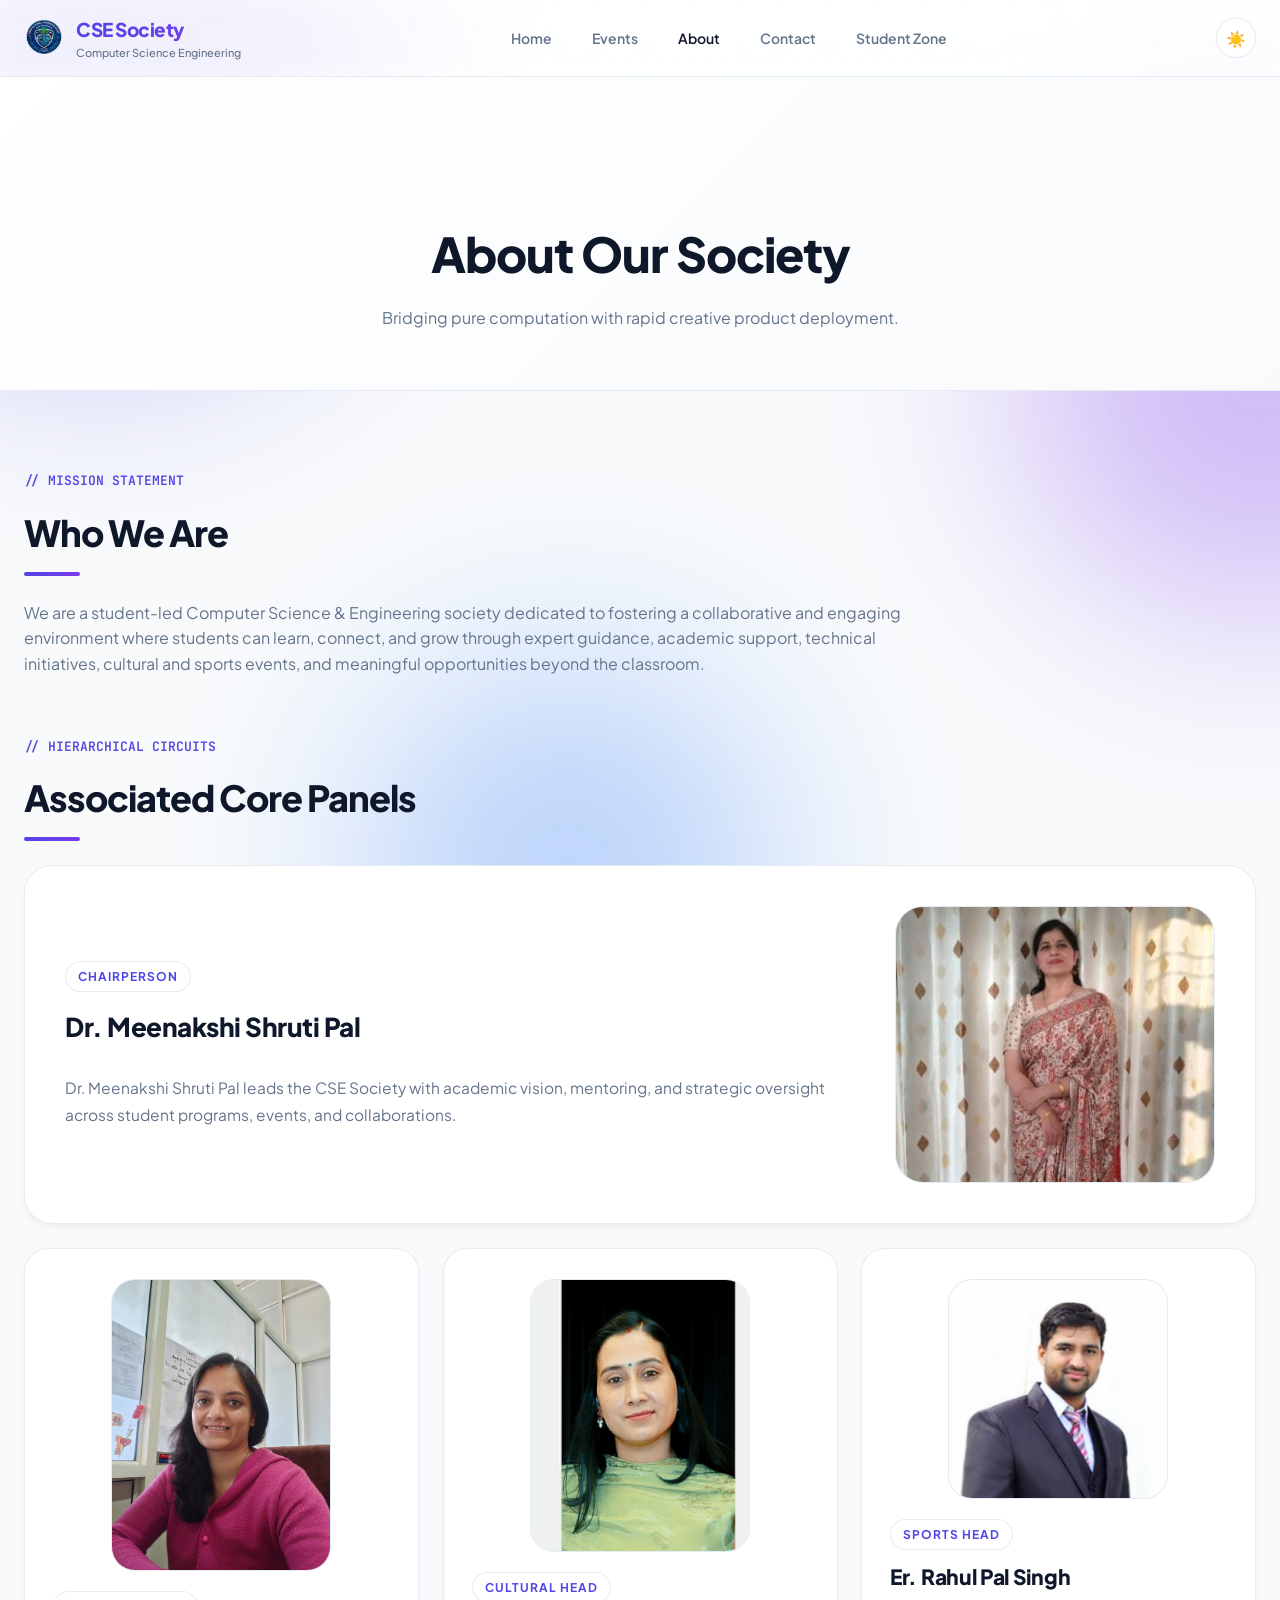
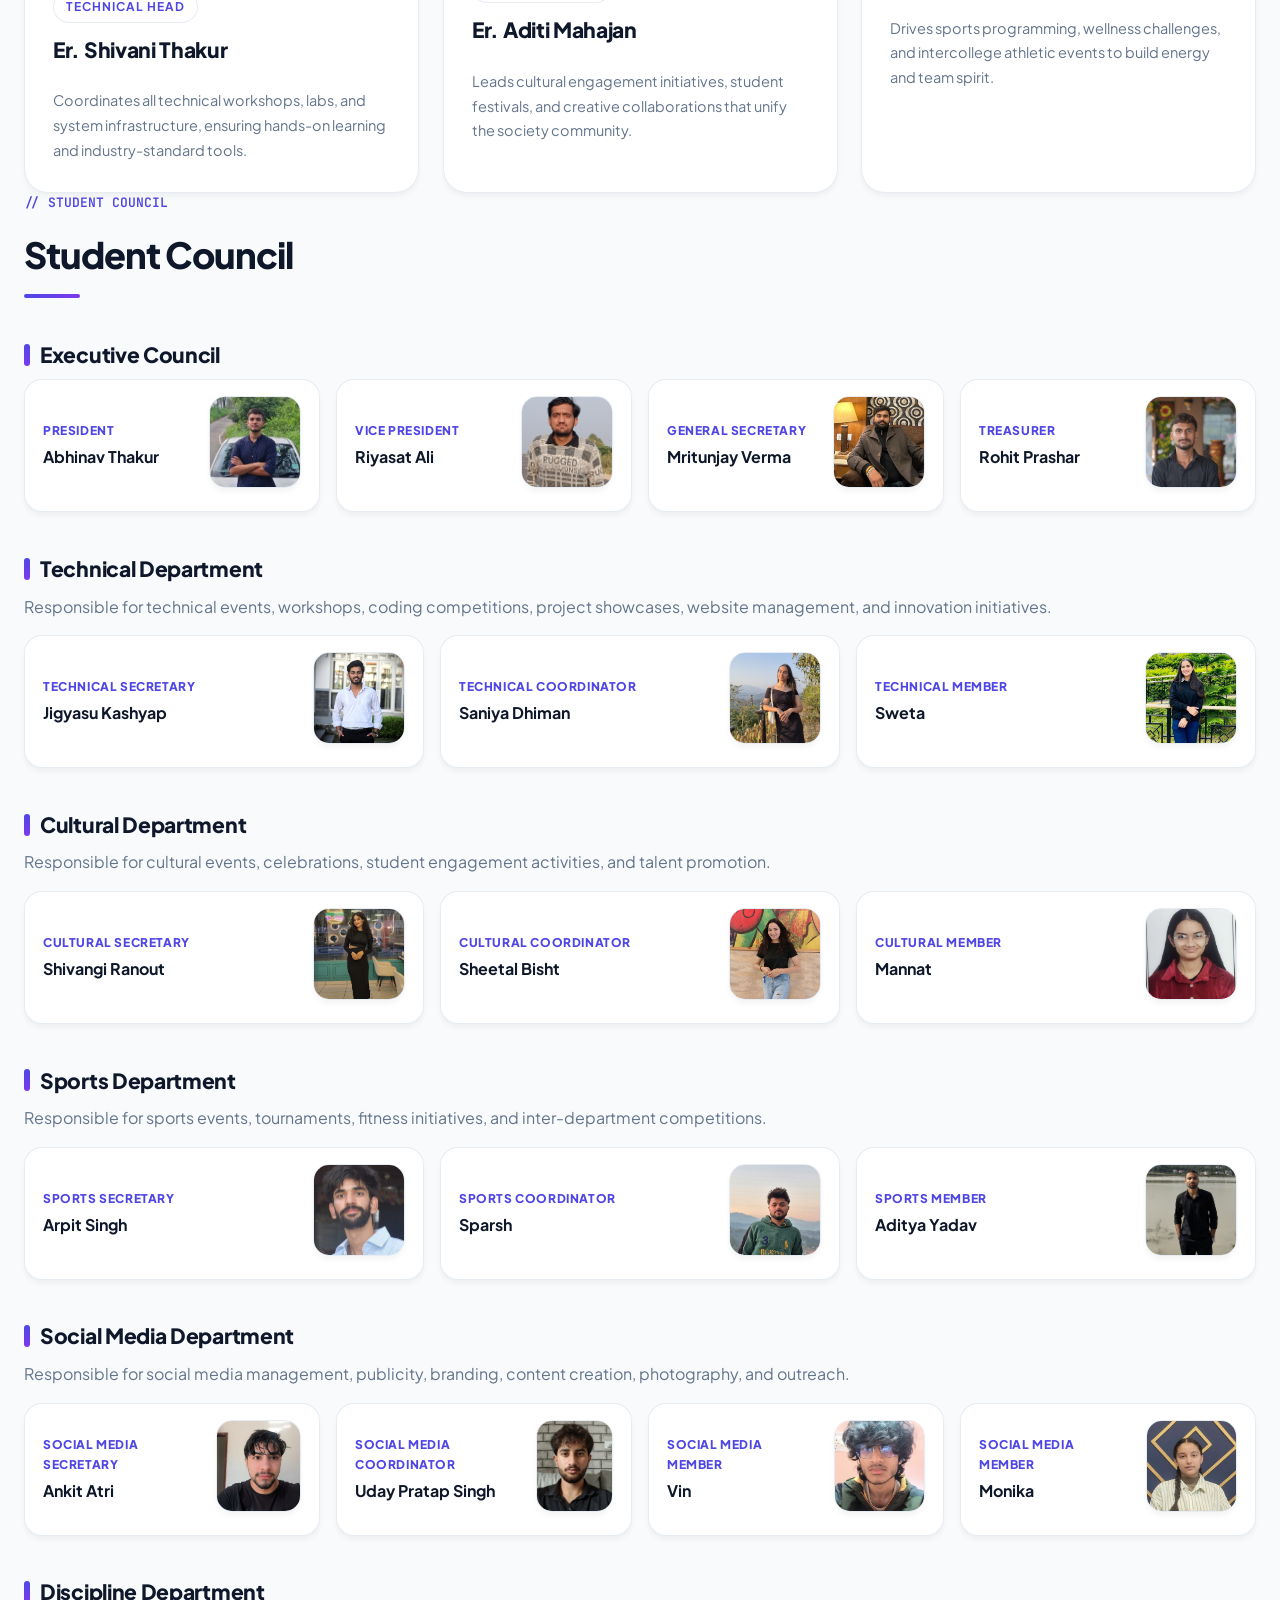
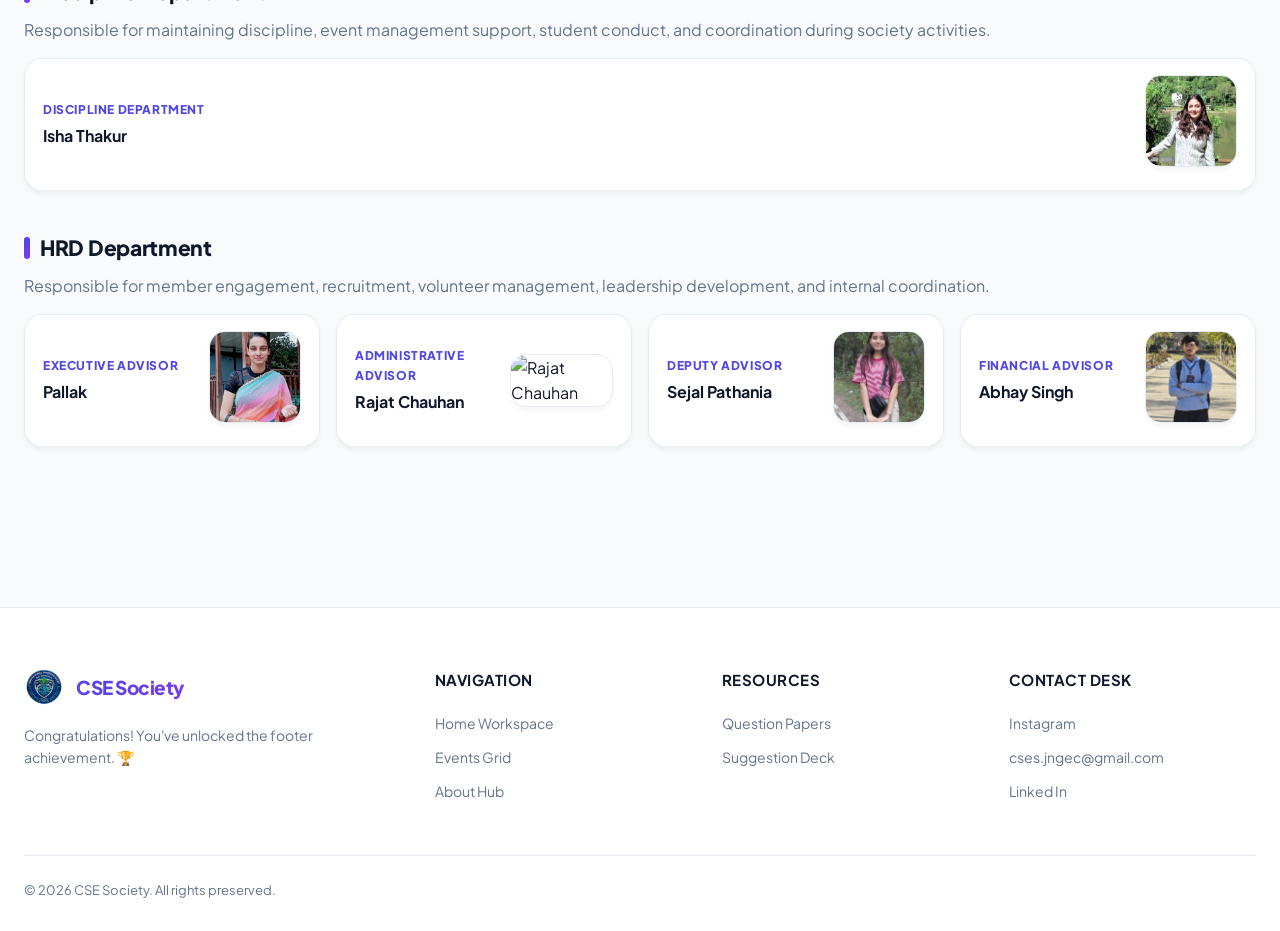
==== about.html @ 320455f6 "Initial commit" ====
<!DOCTYPE html>
<html lang="en">
<head>
    <meta charset="UTF-8">
    <meta name="viewport" content="width=device-width, initial-scale=1.0">
    <title>About Us — CSE Society</title>
    <link class="style" rel="stylesheet" href="style.css">
</head>
<body>
    <div class="bg-decor" aria-hidden="true">
        <div class="blob blob-1"></div>
        <div class="blob blob-2"></div>
        <div class="blob blob-3"></div>
        <div class="grid-overlay"></div>
    </div>

    <nav>
        <div class="nav-inner">
            <a class="logo" href="index.html">
                <img src="logo.png" alt="CSE Society Logo" class="logo-image">
                <div class="logo-text">
                    <span>CSE Society</span>
                    <small>Computer Science Engineering</small>
                </div>
            </a>
            <ul class="nav-links">
                <li><a class="nav-link" href="index.html">Home</a></li>
                <li><a class="nav-link" href="events.html">Events</a></li>
                <li><a class="nav-link active" href="about.html">About</a></li>
                <li><a class="nav-link" href="contact.html">Contact</a></li>
                <li><a class="nav-link" href="studentzone.html">Student Zone</a></li>
            </ul>
            <div class="nav-actions">
                <button id="themeToggle" class="theme-toggle" aria-label="Toggle theme">☀️</button>
                <button class="hamburger" id="hamburger" aria-label="Toggle menu">
                    <span></span><span></span><span></span>
                </button>
            </div>
        </div>
    </nav>

    <div class="mobile-menu" id="mobileMenu">
        <a class="mobile-link" href="index.html">Home</a>
        <a class="mobile-link" href="events.html">Events</a>
        <a class="mobile-link active" href="about.html">About</a>
        <a class="mobile-link" href="contact.html">Contact</a>
        <a class="mobile-link" href="studentzone.html">Student Zone</a>
    </div>

    <section class="page-hero">
        <h1>About Our Society</h1>
        <p>Bridging pure computation with rapid creative product deployment.</p>
    </section>

    <main class="section">
        <div class="section-inner">
            <div class="section-tag">// MISSION STATEMENT</div>
            <h2 class="section-title">Who We Are</h2>
            <p class="section-sub" style="max-width: 900px; margin-bottom: 60px;">We are a student-led Computer Science & Engineering society dedicated to fostering a collaborative and engaging environment where students can learn, connect, and grow through expert guidance, academic support, technical initiatives, cultural and sports events, and meaningful opportunities beyond the classroom.</p>

            <div class="section-tag">// HIERARCHICAL CIRCUITS</div>
            <h2 class="section-title">Associated Core Panels</h2>
            <div class="team-grid">
                <div class="lead-card feature-card">
                    <div class="lead-card__content">
                        <span class="team-role">Chairperson</span>
                        <h3>Dr. Meenakshi Shruti Pal</h3>
                        <p>Dr. Meenakshi Shruti Pal leads the CSE Society with academic vision, mentoring, and strategic oversight across student programs, events, and collaborations.</p>
                    </div>
                    <div class="lead-card__media">
                        <img src="Photos/Teacher/Meenakshi.jpg" alt="Dr. Meenakshi Shruti Pal" class="profile-photo" />
                    </div>
                </div>

                <div class="subteam-grid">
                    <div class="team-card feature-card">
                        <div class="team-card__media"><img src="Photos/Teacher/Shivani.jpg" alt="Er. Shivani Thakur" class="profile-photo" /></div>
                        <div class="team-card__content">
                            <span class="team-role">Technical Head</span>
                            <h3>Er. Shivani Thakur</h3>
                            <p>Coordinates all technical workshops, labs, and system infrastructure, ensuring hands-on learning and industry-standard tools.</p>
                        </div>
                    </div>
                    <div class="team-card feature-card">
                        <div class="team-card__media"><img src="Photos/Teacher/Aditi.jpg" alt="Er. Aditi Mahajan" class="profile-photo" /></div>
                        <div class="team-card__content">
                            <span class="team-role">Cultural Head</span>
                            <h3>Er. Aditi Mahajan</h3>
                            <p>Leads cultural engagement initiatives, student festivals, and creative collaborations that unify the society community.</p>
                        </div>
                    </div>
                    <div class="team-card feature-card">
                        <div class="team-card__media"><img src="Photos/Teacher/Rahul.png" alt="Er. Rahul Pal Igh" class="profile-photo" /></div>
                        <div class="team-card__content">
                            <span class="team-role">Sports Head</span>
                            <h3>Er. Rahul Pal Singh</h3>
                            <p>Drives sports programming, wellness challenges, and intercollege athletic events to build energy and team spirit.</p>
                        </div>
                    </div>
                </div>
            </div>
        </div>

            <div class="section-tag">// STUDENT COUNCIL</div>
            <h2 class="section-title">Student Council</h2>

            <section class="council-section">
                <!-- Executive Council -->
                <div class="dept">
                    <div class="dept-title">Executive Council</div>
                    <div class="dept-grid">
                        <div class="council-card feature-card">
                            <div class="card-content">
                                <div class="position">President</div>
                                <div class="person">Abhinav Thakur</div>
                            </div>
                            <div class="card-photo"><img src="Photos/Student/Abhinav.jpg" alt="Abhinav Thakur"/></div>
                        </div>

                        <div class="council-card feature-card">
                            <div class="card-content">
                                <div class="position">Vice President</div>
                                <div class="person">Riyasat Ali</div>
                            </div>
                            <div class="card-photo"><img src="Photos/Student/Riyasat.jpg" alt="Riyasat Ali"/></div>
                        </div>

                        <div class="council-card feature-card">
                            <div class="card-content">
                                <div class="position">General Secretary</div>
                                <div class="person">Mritunjay Verma</div>
                            </div>
                            <div class="card-photo"><img src="Photos/Student/Mritunjay.jpg" alt="Mritunjay Verma"/></div>
                        </div>

                        <div class="council-card feature-card">
                            <div class="card-content">
                                <div class="position">Treasurer</div>
                                <div class="person">Rohit Prashar</div>
                            </div>
                            <div class="card-photo"><img src="Photos/Student/Rohit.jpg" alt="Rohit Prashar"/></div>
                        </div>
                    </div>
                </div>

                <!-- Technical Affairs Department -->
                <div class="dept">
                    <div class="dept-title">Technical Department</div>
                    <p class="dept-desc">Responsible for technical events, workshops, coding competitions, project showcases, website management, and innovation initiatives.</p>
                    <div class="dept-grid">
                        <div class="council-card feature-card">
                            <div class="card-content"><div class="position">Technical Secretary</div><div class="person">Jigyasu Kashyap</div></div>
                            <div class="card-photo"><img src="Photos/Student/Jigyasu.jpg" alt="Jigyasu Kashyap"/></div>
                        </div>
                        <div class="council-card feature-card">
                            <div class="card-content"><div class="position">Technical Coordinator</div><div class="person">Saniya Dhiman</div></div>
                            <div class="card-photo"><img src="Photos/Student/Saniya.jpg" alt="Saniya Dhiman"/></div>
                        </div>
                        <div class="council-card feature-card">
                            <div class="card-content"><div class="position">Technical Member</div><div class="person">Sweta</div></div>
                            <div class="card-photo"><img src="Photos/Student/Sweta.jpg" alt="Sweta"/></div>
                        </div>
                    </div>
                </div>

                <!-- Cultural Affairs Department -->
                <div class="dept">
                    <div class="dept-title">Cultural Department</div>
                    <p class="dept-desc">Responsible for cultural events, celebrations, student engagement activities, and talent promotion.</p>
                    <div class="dept-grid">
                        <div class="council-card feature-card">
                            <div class="card-content"><div class="position">Cultural Secretary</div><div class="person">Shivangi Ranout</div></div>
                            <div class="card-photo"><img src="Photos/Student/Shivangi.jpg" alt="Shivangi Ranout"/></div>
                        </div>
                        <div class="council-card feature-card">
                            <div class="card-content"><div class="position">Cultural Coordinator</div><div class="person">Sheetal Bisht</div></div>
                            <div class="card-photo"><img src="Photos/Student/Sheetal.jpg" alt="Sheetal Bisht"/></div>
                        </div>
                        <div class="council-card feature-card">
                            <div class="card-content"><div class="position">Cultural Member</div><div class="person">Mannat</div></div>
                            <div class="card-photo"><img src="Photos/Student/Mannat.jpg" alt="Mannat"/></div>
                        </div>
                    </div>
                </div>

                <!-- Sports Affairs Department -->
                <div class="dept">
                    <div class="dept-title">Sports Department</div>
                    <p class="dept-desc">Responsible for sports events, tournaments, fitness initiatives, and inter-department competitions.</p>
                    <div class="dept-grid">
                        <div class="council-card feature-card">
                            <div class="card-content"><div class="position">Sports Secretary</div><div class="person">Arpit Singh</div></div>
                            <div class="card-photo"><img src="Photos/Student/Arpit.jpg" alt="Arpit Singh"/></div>
                        </div>
                        <div class="council-card feature-card">
                            <div class="card-content"><div class="position">Sports Coordinator</div><div class="person">Sparsh</div></div>
                            <div class="card-photo"><img src="Photos/Student/Sparsh.jpg" alt="Sparsh"/></div>
                        </div>
                        <div class="council-card feature-card">
                            <div class="card-content"><div class="position">Sports Member</div><div class="person">Aditya Yadav</div></div>
                            <div class="card-photo"><img src="Photos/Student/Aditya.jpg" alt="Aditya Yadav"/></div>
                        </div>
                    </div>
                </div>

                <!-- Media & PR Department -->
                <div class="dept">
                    <div class="dept-title">Social Media Department</div>
                    <p class="dept-desc">Responsible for social media management, publicity, branding, content creation, photography, and outreach.</p>
                    <div class="dept-grid">
                        <div class="council-card feature-card">
                            <div class="card-content"><div class="position">Social Media Secretary</div><div class="person">Ankit Atri</div></div>
                            <div class="card-photo"><img src="Photos/Student/Ankit.jpg" alt="Ankit Atri"/></div>
                        </div>
                        <div class="council-card feature-card">
                            <div class="card-content"><div class="position">Social Media Coordinator</div><div class="person">Uday Pratap Singh</div></div>
                            <div class="card-photo"><img src="Photos/Student/Uday.jpg" alt="Uday Pratap Singh"/></div>
                        </div>
                        <div class="council-card feature-card">
                            <div class="card-content"><div class="position">Social Media Member</div><div class="person">Vin</div></div>
                            <div class="card-photo"><img src="Photos/Student/Vin.jpg" alt="Vin"/></div>
                        </div>
                        <div class="council-card feature-card">
                            <div class="card-content"><div class="position">Social Media Member</div><div class="person">Monika</div></div>
                            <div class="card-photo"><img src="Photos/Student/Monika.jpg" alt="Monika"/></div>
                        </div>
                    </div>
                </div>

                <!-- Discipline & Welfare -->
                <div class="dept">
                    <div class="dept-title">Discipline Department</div>
                    <p class="dept-desc">Responsible for maintaining discipline, event management support, student conduct, and coordination during society activities.</p>
                    <div class="dept-grid">
                        <div class="council-card feature-card">
                            <div class="card-content"><div class="position">Discipline Department</div><div class="person">Isha Thakur</div></div>
                            <div class="card-photo"><img src="Photos/Student/Isha.jpg" alt="Isha Thakur"/></div>
                        </div>
                    </div>
                </div>

                <!-- HRD -->
                <div class="dept">
                    <div class="dept-title">HRD Department</div>
                    <p class="dept-desc">Responsible for member engagement, recruitment, volunteer management, leadership development, and internal coordination.</p>
                    <div class="dept-grid">
                        <div class="council-card feature-card">
                            <div class="card-content"><div class="position">Executive Advisor</div><div class="person">Pallak</div></div>
                            <div class="card-photo"><img src="Photos/Student/Pallak.jpg" alt="Pallak"/></div>
                        </div>
                        <div class="council-card feature-card">
                            <div class="card-content"><div class="position">Administrative Advisor</div><div class="person">Rajat Chauhan</div></div>
                            <div class="card-photo"><img src="Photos/Student/Rajat.jpg" alt="Rajat Chauhan"/></div>
                        </div>
                        <div class="council-card feature-card">
                            <div class="card-content"><div class="position">Deputy Advisor</div><div class="person">Sejal Pathania</div></div>
                            <div class="card-photo"><img src="Photos/Student/Sejal.jpg" alt="Sejal Pathania"/></div>
                        </div>
                        <div class="council-card feature-card">
                            <div class="card-content"><div class="position">Financial Advisor</div><div class="person">Abhay Singh</div></div>
                            <div class="card-photo"><img src="Photos/Student/Abhay.jpg" alt="Abhay Singh"/></div>
                        </div>
                    </div>
                </div>
            </section>

        </div>
    </main>

    <footer>
        <div class="footer-inner">
            <div class="footer-top">
                <div class="footer-brand">
                    <a class="logo" href="index.html">
                        <img src="logo.png" alt="CSE Society Logo" class="logo-image">
                        <div class="logo-text">
                            <span>CSE Society</span>
                        </div>
                    </a>
                    <p>Congratulations! You've unlocked the footer achievement. 🏆</p>
                </div>
                <div class="footer-col">
                    <h4>Navigation</h4>
                    <a href="index.html">Home Workspace</a>
                    <a href="events.html">Events Grid</a>
                    <a href="about.html">About Hub</a>
                </div>
                <div class="footer-col">
                    <h4>Resources</h4>
                    <a href="studentzone.html">Question Papers</a>
                    <a href="studentzone.html">Suggestion Deck</a>
                </div>
                 <div class="footer-col">
                    <h4>Contact Desk</h4>
                    <p>
                        <a href="https://www.instagram.com/cses.jngec/" target="_blank">Instagram</a>
                    </p>
                    <p> <a href="mailto:cses.jngec@gmail.com" target="_blank">cses.jngec@gmail.com</a>
                    </p>
                    <p>
                        <a href="https://www.linkedin.com/company/computer-science-engineering-society/" target="_blank">Linked In</a>
                    </p>
                </div>
            </div>
            <div class="footer-divider">
                <p class="footer-copy">© 2026 CSE Society. All rights preserved.</p>
            </div>
        </div>
    </footer>
    <script src="script.js"></script>
</body>
</html>
---- style.css ----
/* ==========================================================================
   GLOBAL CONFIGURATION & THEME STYLES
   ========================================================================== */
@import url('https://fonts.googleapis.com/css2?family=JetBrains+Mono:wght@400;600&family=Plus+Jakarta+Sans:wght@400;500;600;700;800&family=Syne:wght@700;800&display=swap');

:root {
    /* Light Mode Palette */
    --bg-primary: #f8fafc;
    --bg-secondary: #ffffff;
    --bg-navbar: rgba(255, 255, 255, 0.85);
    --text-main: #0f172a;
    --text-muted: #64748b;
    --accent-glow: #3b82f6;
    --brand-primary: #4f46e5;
    --brand-secondary: #7c3aed;
    --card-border: rgba(226, 232, 240, 0.8);
    --glass-shimmer: rgba(255, 255, 255, 0.4);
    --shadow-sm: 0 4px 6px -1px rgba(0, 0, 0, 0.05);
    --shadow-lg: 0 20px 25px -5px rgba(79, 70, 229, 0.1);
    --border-radius: 16px;
    --transition-smooth: all 0.4s cubic-bezier(0.16, 1, 0.3, 1);
}

.dark-mode {
    /* Dark Mode Palette */
    --bg-primary: #0b0f19;
    --bg-secondary: #131c2e;
    --bg-navbar: rgba(11, 15, 25, 0.85);
    --text-main: #f1f5f9;
    --text-muted: #94a3b8;
    --accent-glow: #60a5fa;
    --brand-primary: #6366f1;
    --brand-secondary: #a855f7;
    --card-border: rgba(30, 41, 59, 0.7);
    --glass-shimmer: rgba(15, 23, 42, 0.3);
    --shadow-lg: 0 20px 25px -5px rgba(0, 0, 0, 0.3);
}

* {
    margin: 0;
    padding: 0;
    box-sizing: border-box;
    font-family: 'Plus Jakarta Sans', sans-serif;
}

html {
    scroll-behavior: smooth;
}

body {
    background-color: var(--bg-primary);
    color: var(--text-main);
    transition: var(--transition-smooth);
    overflow-x: hidden;
    line-height: 1.6;
    padding-top: 76px;
}

/* =======================
   SPLASH / LOADING OVERLAY
   ======================= */
.splash-overlay {
    position: fixed;
    inset: 0;
    display: flex;
    align-items: center;
    justify-content: center;
    background: radial-gradient(circle at 50% 40%, rgba(255,255,255,0.98), rgba(255,255,255,0.85));
    z-index: 3000;
    transition: opacity 0.6s ease, visibility 0.6s ease;
}
.splash-inner { text-align: center; }
.splash-logo {
    width: 275px;
    height: 275px;
    object-fit: contain;
    border-radius: 18px;
    box-shadow: var(--shadow-lg);
    animation: logoEntrance 1.6s cubic-bezier(0.2, 0.9, 0.28, 1) both;
}
.splash-overlay.splash-hide {
    opacity: 0;
    visibility: hidden;
    pointer-events: none;
}

@keyframes logoEntrance {
    0%   { opacity: 0; transform: scale(0.6) rotate(-8deg); }
    50%  { opacity: 1; transform: scale(1.06) rotate(6deg); }
    80%  { transform: scale(0.98) rotate(-2deg); }
    100% { transform: scale(1) rotate(0); }
}

@media (prefers-reduced-motion: reduce) {
    .splash-logo { animation: none; }
}

/* Small responsive / animation polish */
.btn-primary:hover { transform: translateY(-4px) scale(1.02); box-shadow: 0 20px 30px rgba(79,70,229,0.28); }
.btn-outline:hover { transform: translateY(-3px); border-color: var(--brand-primary); }

/* Mobile responsive nav tweaks */
@media (max-width: 920px) {
    .nav-links { display: none; }
    .hamburger { display: flex; }
    .logo-image { width: 36px; height: 36px; }
    .logo-text span { font-size: 16px; }
    .hero { grid-template-columns: 1fr; padding: 120px 18px 60px 18px; }
    .hero-visual { display: none; }
}

img, video, iframe, svg {
    max-width: 100%;
    height: auto;
}

/* ==========================================================================
   AMBIENT BACKGROUND DECORATION (site-wide)
   ========================================================================== */
.bg-decor {
    position: fixed;
    inset: 0;
    z-index: -1;
    overflow: hidden;
    pointer-events: none;
}

.bg-decor .blob {
    position: absolute;
    border-radius: 50%;
    filter: blur(100px);
    opacity: 0.32;
    will-change: transform;
}

.dark-mode .bg-decor .blob {
    opacity: 0.24;
}

.bg-decor .blob-1 {
    width: 560px;
    height: 560px;
    top: -200px;
    left: -180px;
    background: var(--brand-primary);
    animation: blobDrift1 26s ease-in-out infinite alternate;
}

.bg-decor .blob-2 {
    width: 480px;
    height: 480px;
    top: 15%;
    right: -220px;
    background: var(--brand-secondary);
    animation: blobDrift2 32s ease-in-out infinite alternate;
}

.bg-decor .blob-3 {
    width: 420px;
    height: 420px;
    bottom: -180px;
    left: 28%;
    background: var(--accent-glow);
    animation: blobDrift3 24s ease-in-out infinite alternate;
}

.bg-decor .grid-overlay {
    position: absolute;
    inset: 0;
    background-image:
        linear-gradient(var(--card-border) 1px, transparent 1px),
        linear-gradient(90deg, var(--card-border) 1px, transparent 1px);
    background-size: 46px 46px;
    opacity: 0.5;
    -webkit-mask-image: radial-gradient(ellipse 85% 55% at 50% 0%, black 35%, transparent 100%);
    mask-image: radial-gradient(ellipse 85% 55% at 50% 0%, black 35%, transparent 100%);
}

@keyframes blobDrift1 {
    0%   { transform: translate(0, 0) scale(1); }
    100% { transform: translate(90px, 60px) scale(1.15); }
}
@keyframes blobDrift2 {
    0%   { transform: translate(0, 0) scale(1); }
    100% { transform: translate(-70px, 90px) scale(1.1); }
}
@keyframes blobDrift3 {
    0%   { transform: translate(0, 0) scale(1); }
    100% { transform: translate(60px, -50px) scale(1.2); }
}

/* ==========================================================================
   NAVIGATION BAR STYLES
   ========================================================================== */
nav {
    position: fixed;
    top: 0;
    left: 0;
    width: 100%;
    z-index: 1000;
    background: var(--bg-navbar);
    backdrop-filter: blur(12px);
    -webkit-backdrop-filter: blur(12px);
    border-bottom: 1px solid var(--card-border);
    transition: var(--transition-smooth);
}

.nav-inner {
    max-width: 1280px;
    margin: 0 auto;
    padding: 0 24px;
    height: 76px;
    display: flex;
    align-items: center;
    justify-content: space-between;
}

.logo {
    display: flex;
    align-items: center;
    gap: 12px;
    text-decoration: none;
    color: var(--text-main);
}

.logo-icon {
    font-family: 'JetBrains Mono', monospace;
    background: linear-gradient(135deg, var(--brand-primary), var(--brand-secondary));
    color: #ffffff;
    padding: 6px 12px;
    border-radius: 10px;
    font-weight: 700;
    font-size: 16px;
    box-shadow: 0 4px 12px rgba(79, 70, 229, 0.3);
}

.logo-image {
    width: 40px;
    height: 40px;
    object-fit: contain;
    border-radius: 8px;
}

.logo-text {
    display: flex;
    flex-direction: column;
}

.logo-text span {
    font-size: 19px;
    font-weight: 800;
    letter-spacing: -0.5px;
    background: linear-gradient(135deg, var(--brand-primary), var(--brand-secondary));
    -webkit-background-clip: text;
    -webkit-text-fill-color: transparent;
}

.logo-text small {
    font-size: 11px;
    color: var(--text-muted);
    font-weight: 500;
}

.nav-links {
    display: flex;
    align-items: center;
    gap: 8px;
    list-style: none;
}

.nav-link {
    text-decoration: none;
    color: var(--text-muted);
    font-weight: 600;
    font-size: 14px;
    padding: 8px 16px;
    border-radius: 8px;
    transition: var(--transition-smooth);
}

.nav-link:hover, .nav-link.active {
    color: var(--text-main);
    background: var(--glass-shimmer);
}

.nav-actions {
    display: flex;
    align-items: center;
    gap: 12px;
}

.theme-toggle {
    background: none;
    border: 1px solid var(--card-border);
    cursor: pointer;
    font-size: 16px;
    width: 40px;
    height: 40px;
    border-radius: 50%;
    display: flex;
    align-items: center;
    justify-content: center;
    color: var(--text-main);
    transition: var(--transition-smooth);
    background: var(--bg-secondary);
}

.theme-toggle:hover {
    transform: rotate(15deg) scale(1.05);
}

.hamburger {
    display: none;
    flex-direction: column;
    gap: 5px;
    background: none;
    border: none;
    cursor: pointer;
    padding: 4px;
    z-index: 1010;
}

.hamburger span {
    width: 24px;
    height: 2.5px;
    background-color: var(--text-main);
    border-radius: 2px;
    transition: var(--transition-smooth);
}

.hamburger.active span:nth-child(1) { transform: translateY(7.5px) rotate(45deg); }
.hamburger.active span:nth-child(2) { opacity: 0; }
.hamburger.active span:nth-child(3) { transform: translateY(-7.5px) rotate(-45deg); }

/* Mobile Menu Panel */
.mobile-menu {
    position: fixed;
    top: -100%;
    left: 0;
    width: 100%;
    background: var(--bg-secondary);
    padding: 100px 24px 40px 24px;
    border-bottom: 1px solid var(--card-border);
    display: flex;
    flex-direction: column;
    gap: 16px;
    z-index: 999;
    transition: var(--transition-smooth);
    box-shadow: var(--shadow-lg);
}

.mobile-menu.open {
    top: 0;
}

.mobile-link {
    text-decoration: none;
    color: var(--text-muted);
    font-size: 18px;
    font-weight: 700;
    padding: 12px 16px;
    border-radius: 8px;
    transition: var(--transition-smooth);
}

.mobile-link.active, .mobile-link:hover {
    background: var(--glass-shimmer);
    color: var(--brand-primary);
}

/* ==========================================================================
   HERO LAYOUT & PAGES STRUCTURAL SECTION
   ========================================================================== */
.hero {
    padding: 160px 24px 80px 24px;
    max-width: 1280px;
    margin: 0 auto;
    display: grid;
    grid-template-columns: 1.05fr 0.95fr;
    align-items: center;
    gap: 40px;
    min-height: 85vh;
}

.hero-content {
    max-width: 620px;
}

.hero-badge {
    display: inline-flex;
    align-items: center;
    gap: 6px;
    background: var(--glass-shimmer);
    border: 1px solid var(--card-border);
    padding: 6px 14px;
    border-radius: 30px;
    font-size: 12px;
    font-weight: 700;
    letter-spacing: 1px;
    color: var(--brand-primary);
    margin-bottom: 24px;
}

.hero h1 {
    font-family: 'Plus Jakarta Sans', sans-serif;
    font-size: clamp(36px, 6vw, 64px);
    font-weight: 800;
    line-height: 1.1;
    letter-spacing: -2px;
    margin-bottom: 24px;
}

.hero h1 span {
    background: linear-gradient(135deg, var(--brand-primary), var(--brand-secondary));
    -webkit-background-clip: text;
    -webkit-text-fill-color: transparent;
}

.hero-sub {
    font-size: clamp(16px, 2.5vw, 20px);
    color: var(--text-muted);
    margin-bottom: 40px;
    max-width: 600px;
}

.hero-btns {
    display: flex;
    flex-wrap: wrap;
    gap: 16px;
    margin-bottom: 60px;
}

.btn-primary, .btn-outline {
    display: inline-flex;
    align-items: center;
    justify-content: center;
    padding: 14px 28px;
    border-radius: 12px;
    font-weight: 700;
    font-size: 15px;
    text-decoration: none;
    transition: var(--transition-smooth);
    cursor: pointer;
}

.btn-primary {
    background: linear-gradient(135deg, var(--brand-primary), var(--brand-secondary));
    color: #ffffff;
    box-shadow: 0 10px 20px rgba(79, 70, 229, 0.2);
}

.btn-primary:hover {
    transform: translateY(-2px);
    box-shadow: 0 15px 25px rgba(79, 70, 229, 0.3);
}

.btn-outline {
    border: 2px solid var(--card-border);
    color: var(--text-main);
    background: transparent;
}

.btn-outline:hover {
    background: var(--glass-shimmer);
}

.btn-primary:active, .btn-outline:active {
    transform: scale(0.97);
}

.hero-stats {
    display: grid;
    grid-template-columns: repeat(auto-fit, minmax(140px, 1fr));
    gap: 24px;
    border-top: 1px solid var(--card-border);
    padding-top: 40px;
}

.stat-num {
    font-size: 32px;
    font-weight: 800;
    color: var(--text-main);
    letter-spacing: -1px;
}

.stat-label {
    font-size: 13px;
    color: var(--text-muted);
    font-weight: 500;
}

/* ==========================================================================
   HERO VISUAL — animated photo showcase & floating panels
   ========================================================================== */
.hero-visual {
    position: relative;
    height: 460px;
    display: flex;
    align-items: center;
    justify-content: center;
}

.hero-visual-glow {
    position: absolute;
    width: 380px;
    height: 380px;
    background: radial-gradient(circle, var(--brand-primary) 0%, transparent 70%);
    opacity: 0.35;
    filter: blur(40px);
    border-radius: 50%;
    animation: pulseGlow 5s ease-in-out infinite;
}

.hero-orbit-ring {
    position: absolute;
    border: 1px dashed var(--card-border);
    border-radius: 50%;
    animation: spinSlow linear infinite;
}

.ring-1 { width: 420px; height: 420px; animation-duration: 40s; }
.ring-2 { width: 340px; height: 340px; animation-duration: 30s; animation-direction: reverse; }

.hero-photo-frame {
    position: relative;
    width: 300px;
    height: 380px;
    border-radius: 24px;
    overflow: hidden;
    border: 1px solid var(--card-border);
    box-shadow: var(--shadow-lg), 0 0 0 8px var(--bg-secondary);
    background: var(--bg-secondary);
    z-index: 2;
}

.hero-photo-stack {
    position: absolute;
    inset: 0;
}

.hero-photo-slide {
    position: absolute;
    inset: 0;
    opacity: 0;
    animation: heroCrossfade 27s infinite;
}

.hero-photo-slide img {
    width: 100%;
    height: 100%;
    object-fit: cover;
    display: block;
}

.hero-photo-slide:nth-child(1) { animation-delay: 0s; }
.hero-photo-slide:nth-child(2) { animation-delay: -4.5s; }
.hero-photo-slide:nth-child(3) { animation-delay: -9s; }
.hero-photo-slide:nth-child(4) { animation-delay: -13.5s; }
.hero-photo-slide:nth-child(5) { animation-delay: -18s; }
.hero-photo-slide:nth-child(6) { animation-delay: -22.5s; }

.hero-photo-scanline {
    position: absolute;
    left: 0;
    right: 0;
    height: 40%;
    top: -40%;
    background: linear-gradient(to bottom, transparent, rgba(255, 255, 255, 0.18), transparent);
    animation: scanMove 4s linear infinite;
    z-index: 3;
    pointer-events: none;
}

.hero-photo-live {
    position: absolute;
    top: 14px;
    left: 14px;
    background: rgba(15, 23, 42, 0.6);
    color: #fff;
    font-size: 11px;
    font-weight: 700;
    letter-spacing: 0.5px;
    padding: 5px 10px;
    border-radius: 20px;
    z-index: 3;
    display: flex;
    align-items: center;
    gap: 6px;
}

.hero-photo-live .pulse-dot {
    width: 6px;
    height: 6px;
    border-radius: 50%;
    background: #22c55e;
    animation: pulseDot 1.4s infinite;
}

.hero-float-card {
    position: absolute;
    background: var(--bg-secondary);
    border: 1px solid var(--card-border);
    border-radius: 14px;
    box-shadow: var(--shadow-lg);
    padding: 12px 16px;
    z-index: 4;
    animation: floatCard 5s ease-in-out infinite;
}

.card-code {
    top: 10px;
    right: -10px;
    font-family: 'JetBrains Mono', monospace;
    font-size: 11px;
    min-width: 172px;
    animation-delay: 0.4s;
}

.card-code .dot {
    width: 8px;
    height: 8px;
    border-radius: 50%;
    display: inline-block;
    margin-right: 4px;
}

.dot-red { background: #ef4444; }
.dot-yellow { background: #f59e0b; }
.dot-green { background: #22c55e; }

.card-code .code-line {
    color: var(--text-muted);
    margin-top: 6px;
}

.card-code .code-line span {
    color: var(--brand-primary);
    font-weight: 700;
}

.card-stat {
    bottom: 20px;
    left: -30px;
    display: flex;
    align-items: center;
    gap: 10px;
    animation-delay: 1.2s;
}

.card-stat-icon { font-size: 22px; }
.card-stat-num { font-size: 13px; font-weight: 800; }
.card-stat-label { font-size: 11px; color: var(--text-muted); }

@keyframes heroCrossfade {
    0%   { opacity: 0; transform: scale(1.06); }
    4%   { opacity: 1; transform: scale(1); }
    14%  { opacity: 1; transform: scale(1); }
    17%  { opacity: 0; transform: scale(0.98); }
    100% { opacity: 0; }
}

@keyframes scanMove {
    0%   { top: -40%; }
    100% { top: 100%; }
}

@keyframes pulseDot {
    0%, 100% { opacity: 1; transform: scale(1); }
    50%      { opacity: 0.4; transform: scale(0.8); }
}

@keyframes floatCard {
    0%, 100% { transform: translateY(0); }
    50%      { transform: translateY(-10px); }
}

@keyframes pulseGlow {
    0%, 100% { opacity: 0.25; transform: scale(1); }
    50%      { opacity: 0.4; transform: scale(1.08); }
}

@keyframes spinSlow {
    from { transform: rotate(0deg); }
    to   { transform: rotate(360deg); }
}

@media (prefers-reduced-motion: reduce) {
    .bg-decor .blob,
    .hero-orbit-ring,
    .hero-photo-slide,
    .hero-photo-scanline,
    .hero-float-card,
    .hero-visual-glow,
    .hero-photo-live .pulse-dot,
    body {
        animation: none !important;
    }
    .reveal-up {
        opacity: 1 !important;
        transform: none !important;
        transition: none !important;
    }
}

/* ==========================================================================
   SOFT PAGE ENTRANCE & SCROLL-REVEAL ANIMATIONS
   ========================================================================== */
body {
    animation: pageFadeIn 0.5s ease both;
}

@keyframes pageFadeIn {
    from { opacity: 0; }
    to   { opacity: 1; }
}

/* Applied via JS (IntersectionObserver) so content stays visible if JS is
   unavailable — this class is only added at runtime, never present in HTML. */
.reveal-up {
    opacity: 0;
    transform: translateY(22px);
    transition: opacity 0.7s cubic-bezier(0.16, 1, 0.3, 1),
                transform 0.7s cubic-bezier(0.16, 1, 0.3, 1);
    will-change: opacity, transform;
}

.reveal-up.in-view {
    opacity: 1;
    transform: translateY(0);
}

/* Page Hero Template */
.page-hero {
    background: linear-gradient(135deg, var(--bg-secondary), var(--bg-primary));
    padding: 140px 24px 60px 24px;
    text-align: center;
    border-bottom: 1px solid var(--card-border);
}

.page-hero h1 {
    font-size: clamp(32px, 5vw, 48px);
    font-weight: 800;
    margin-bottom: 12px;
    letter-spacing: -1px;
}

.page-hero p {
    color: var(--text-muted);
    font-size: 16px;
}

/* ==========================================================================
   COMMON SECTIONS & CONTENT GRIDS
   ========================================================================== */
.section {
    padding: 80px 24px;
}

.section-inner {
    max-width: 1280px;
    margin: 0 auto;
}

.section-tag {
    font-family: 'JetBrains Mono', monospace;
    font-size: 13px;
    font-weight: 600;
    color: var(--brand-primary);
    margin-bottom: 12px;
}

.section-title {
    position: relative;
    font-size: 36px;
    font-weight: 800;
    letter-spacing: -1px;
    margin-bottom: 24px;
    padding-bottom: 14px;
}

.section-title::after {
    content: '';
    position: absolute;
    left: 0;
    bottom: 0;
    width: 56px;
    height: 4px;
    border-radius: 4px;
    background: linear-gradient(90deg, var(--brand-primary), var(--brand-secondary));
}

.section-sub {
    color: var(--text-muted);
    font-size: 16px;
    max-width: 640px;
    margin-bottom: 48px;
}

/* Base Responsive Grid layout system */
.features-grid, .notif-grid, .events-grid, .faculty-grid, .benefits-grid {
    display: grid;
    grid-template-columns: repeat(auto-fit, minmax(280px, 1fr));
    gap: 24px;
}

/* Interactive Cards Layout */
.feature-card, .notif-card, .event-card, .faculty-card, .benefit-card {
    background: var(--bg-secondary);
    border: 1px solid var(--card-border);
    padding: 32px;
    border-radius: var(--border-radius);
    transition: var(--transition-smooth);
    box-shadow: var(--shadow-sm);
}

.event-card .event-thumb {
    width: 100%;
    height: 160px;
    object-fit: cover;
    border-radius: 10px;
    margin-bottom: 12px;
    display: block;
}

/* Layout event card with a right-side slideshow */
.event-card {
    display: flex;
    align-items: flex-start;
    gap: 20px;
}

/* Replace existing .event-card .event-content rules with this */
.event-card .event-content {
    /* Left column for meta (vertical), right column for description */
    display: grid;
    grid-template-columns: 140px 1fr;
    gap: 12px 20px;
    align-items: start;
    flex: 1 1 auto;
}

.event-card .event-content h3 {
    grid-column: 1 / -1;
    margin: 0 0 8px 0;
}

.event-card .event-content .event-meta {
    grid-column: 1 / 2;
    display: flex;
    flex-direction: column;
    gap: 6px;
    font-size: 13px;
    color: var(--text-muted);
    text-align: left;
}

.event-card .event-content p {
    grid-column: 2 / 3;
    margin: 0;
    text-align: center;
}

@media (max-width: 920px) {
    .event-card .event-content {
        grid-template-columns: 1fr;
        gap: 8px;
    }
    .event-card .event-content h3 {
        grid-column: 1 / -1;
    }
    .event-card .event-content .event-meta {
        grid-column: 1 / -1;
        flex-direction: row;
        gap: 8px;
    }
    .event-card .event-content p {
        grid-column: 1 / -1;
        text-align: left;
    }
}
.event-slideshow {
    width: 260px;
    flex: 0 0 260px;
    position: relative;
    display: flex;
    align-items: center;
    justify-content: center;
}

.event-slideshow .event-slide {
    width: 100%;
    height: 160px;
    object-fit: cover;
    border-radius: 10px;
    display: block;
}

.event-slideshow .slide-controls {
    position: absolute;
    top: 50%;
    left: 0; right: 0;
    transform: translateY(-50%);
    display: flex;
    justify-content: space-between;
    padding: 0 6px;
    pointer-events: none;
}

.event-slideshow .slide-controls button {
    pointer-events: auto;
    background: rgba(0,0,0,0.45);
    color: #fff;
    border: none;
    width: 30px;
    height: 30px;
    border-radius: 50%;
    display: flex;
    align-items: center;
    justify-content: center;
    cursor: pointer;
}

@media(max-width: 720px) {
    .event-card {
        flex-direction: column;
    }
    .event-slideshow {
        width: 100%;
        flex: 0 0 auto;
    }
    .event-card .event-content {
        grid-template-columns: 1fr;
    }
    .event-card .event-content p {
        text-align: left;
    }
}

.feature-card:hover, .notif-card:hover, .event-card:hover, .faculty-card:hover, .benefit-card:hover {
    transform: translateY(-6px);
    box-shadow: var(--shadow-lg);
    border-color: var(--brand-primary);
}

.feature-icon {
    font-size: 32px;
    margin-bottom: 20px;
    width: 60px;
    height: 60px;
    background: var(--bg-primary);
    display: flex;
    align-items: center;
    justify-content: center;
    border-radius: 12px;
}

.feature-card h3, .notif-card h3, .event-card h3 {
    font-size: 20px;
    font-weight: 700;
    margin-bottom: 12px;
}

.feature-card p, .notif-card p, .event-card p {
    color: var(--text-muted);
    font-size: 14px;
}

/* ==========================================================================
   INTERACTIVE GALLERY SLIDER SECTION
   ========================================================================== */
.gallery-track-wrap {
    width: 100%;
    overflow: hidden;
    border-radius: var(--border-radius);
    margin: 24px 0;
    background: #000;
}

.gallery-track {
    display: flex;
    gap: 16px;
    padding: 16px;
    width: max-content;
    animation: scrollSlide 25s linear infinite;
}

.gallery-track:hover {
    animation-play-state: paused;
}

.gallery-img {
    width: 320px;
    height: 220px;
    object-fit: cover;
    border-radius: 12px;
    transition: var(--transition-smooth);
}

.gallery-img:hover {
    transform: scale(1.03);
}

@keyframes scrollSlide {
    0% { transform: translateX(0); }
    100% { transform: translateX(calc(-336px * 6)); }
}

.gallery-note {
    font-size: 13px;
    color: var(--text-muted);
    text-align: center;
}

/* ==========================================================================
   NOTIFICATION TILES & READ LINKS
   ========================================================================== */
.notif-date {
    font-family: 'JetBrains Mono', monospace;
    font-size: 12px;
    color: var(--brand-primary);
    font-weight: 600;
    margin-bottom: 8px;
}

.read-more {
    display: inline-block;
    margin-top: 16px;
    font-size: 14px;
    font-weight: 700;
    color: var(--brand-primary);
    text-decoration: none;
}

.read-more:hover {
    text-decoration: underline;
}

/* ==========================================================================
   STUDENT ZONE ACCORDION & FORMS
   ========================================================================== */
.student-zone-grid {
    display: grid;
    grid-template-columns: 1fr;
    gap: 32px;
    max-width: 1180px;
    margin: 40px auto 24px auto;
    padding: 0 24px;
}

.search-panel {
    background: var(--bg-secondary);
    border: 1px solid var(--card-border);
    border-radius: 24px;
    padding: 24px;
    box-shadow: var(--shadow-sm);
    margin-bottom: 24px;
}

.feature-grid.cards-grid {
    justify-items: center;
    grid-template-columns: repeat(2, minmax(260px, 1fr));
    gap: 28px;
}

.feature-grid.cards-grid .feature-card {
    width: 100%;
}

@media(max-width: 900px) {
    .feature-grid.cards-grid {
        grid-template-columns: 1fr;
    }

    .search-controls {
        grid-template-columns: 1fr;
    }
}

.search-controls {
    display: grid;
    grid-template-columns: repeat(auto-fit, minmax(180px, 1fr));
    gap: 18px;
    align-items: end;
}

.search-controls .form-group {
    display: flex;
    flex-direction: column;
    gap: 8px;
}

.search-controls label {
    font-size: 13px;
    font-weight: 700;
    color: var(--text-main);
}

.search-controls select,
.search-controls input {
    width: 100%;
    padding: 12px 14px;
    border: 1px solid var(--card-border);
    border-radius: 14px;
    background: var(--bg-primary);
    color: var(--text-main);
}

.feature-grid.cards-grid {
    justify-items: center;
    grid-template-columns: repeat(2, minmax(280px, 1fr));
    gap: 26px;
}

.feature-grid .feature-card {
    min-height: 220px;
    max-width: 100%;
    padding: 34px 28px;
    border-radius: 24px;
    text-align: left;
}

.feature-grid .feature-card h3 {
    font-size: 24px;
    margin-top: 18px;
}

.feature-grid .feature-card p {
    font-size: 15px;
    margin-top: 14px;
    color: var(--text-muted);
}

.selection-step {
    margin-top: 20px;
}

.selection-step .cards-grid {
    margin-top: 16px;
}

.selection-step .resource-card.event-card {
    min-height: 170px;
    padding: 24px;
}

.selection-overlay {
    position: fixed;
    inset: 0;
    display: none;
    align-items: center;
    justify-content: center;
    background: rgba(15, 23, 42, 0.7);
    z-index: 2500;
    padding: 24px;
    backdrop-filter: blur(3px);
}

.selection-overlay.active {
    display: flex;
}

.selection-modal {
    width: min(980px, 100%);
    max-height: min(88vh, 900px);
    overflow-y: auto;
    background: var(--bg-secondary);
    border-radius: 28px;
    padding: 28px;
    border: 1px solid var(--card-border);
    box-shadow: var(--shadow-lg);
    position: relative;
}

.selection-modal .modal-close {
    position: absolute;
    top: 16px;
    right: 16px;
    border: none;
    background: var(--bg-primary);
    color: var(--text-main);
    font-size: 28px;
    line-height: 1;
    width: 48px;
    height: 48px;
    border-radius: 16px;
    cursor: pointer;
    box-shadow: var(--shadow-sm);
}


.suggestion-panel {
    background: var(--bg-secondary);
    border: 1px solid var(--card-border);
    border-radius: 24px;
    padding: 28px;
    box-shadow: var(--shadow-sm);
}

.feedback-form-wrap {
    margin-top: 18px;
}

.suggestion-panel form {
    display: grid;
    gap: 18px;
}

.suggestion-panel .form-group {
    display: flex;
    flex-direction: column;
    gap: 8px;
}

.suggestion-panel input,
.suggestion-panel select,
.suggestion-panel textarea {
    width: 100%;
    padding: 12px 14px;
    border-radius: 14px;
    border: 1px solid var(--card-border);
    background: var(--bg-primary);
    color: var(--text-main);
}

.suggestion-panel textarea {
    resize: vertical;
    min-height: 140px;
}

.suggestion-panel button {
    width: fit-content;
}

@media(max-width: 900px) {
    .feature-grid.cards-grid {
        grid-template-columns: 1fr;
    }

    .search-controls {
        grid-template-columns: 1fr;
    }
}

/* Feature cards grid */
.feature-grid .feature-card { cursor: pointer; }
.feature-card .event-badge { background: linear-gradient(90deg, var(--brand-primary), var(--brand-secondary)); }

.team-grid {
    display: grid;
    grid-template-columns: 1fr;
    gap: 24px;
    align-items: start;
}

.lead-card {
    display: grid;
    grid-template-columns: 1fr 320px;
    gap: 32px;
    padding: 40px;
    align-items: center;
    border-radius: 28px;
}

.profile-photo {
    width: 100%;
    max-width: 320px;
    height: auto;
    border-radius: 28px;
    border: 1px solid var(--card-border);
    background: var(--bg-primary);
    object-fit: cover;
}

.team-card__media img {
    width: 100%;
    max-width: 220px;
    height: auto;
    border-radius: 24px;
    border: 1px solid var(--card-border);
    background: var(--bg-primary);
}

.lead-card__content {
    display: flex;
    flex-direction: column;
    gap: 14px;
}

.lead-card__content h3 {
    font-size: 26px;
    font-weight: 800;
    letter-spacing: -0.5px;
}

.lead-card__content p {
    color: var(--text-muted);
    font-size: 15.5px;
    line-height: 1.75;
}

.lead-card__media {
    display: flex;
    align-items: center;
    justify-content: center;
}

.profile-portrait {
    width: 220px;
    height: 220px;
    border-radius: 28px;
    border: 1px solid var(--card-border);
    display: grid;
    place-items: center;
    background: var(--bg-primary);
    color: var(--text-muted);
    font-weight: 700;
    letter-spacing: 0.5px;
}

.lead-card .team-role,
.team-card .team-role {
    display: inline-flex;
    align-items: center;
    width: fit-content;
    font-size: 12px;
    font-weight: 700;
    color: var(--brand-primary);
    text-transform: uppercase;
    letter-spacing: 1px;
    background: var(--glass-shimmer);
    border: 1px solid var(--card-border);
    padding: 5px 12px;
    border-radius: 20px;
}

.subteam-grid {
    display: grid;
    grid-template-columns: repeat(3, minmax(0, 1fr));
    gap: 24px;
}

.team-card {
    display: grid;
    grid-template-rows: auto 1fr;
    gap: 20px;
    padding: 30px 28px;
    border-radius: 24px;
}

.team-card__media {
    display: flex;
    justify-content: center;
}

.team-card__content {
    display: flex;
    flex-direction: column;
    gap: 10px;
}

.team-card__content h3 {
    margin-top: 0;
    font-size: 21px;
    font-weight: 800;
    letter-spacing: -0.3px;
}

.team-card__content p {
    color: var(--text-muted);
    font-size: 14.5px;
    line-height: 1.7;
}

/* Student Council compact grid */
.council-section {
    margin-top: 28px;
}
.dept {
    margin-top: 40px;
}
.dept-title {
    display: flex;
    align-items: center;
    gap: 10px;
    font-size: 21px;
    font-weight: 800;
    letter-spacing: -0.3px;
    margin-bottom: 8px;
}
.dept-title::before {
    content: '';
    display: inline-block;
    width: 6px;
    height: 22px;
    border-radius: 4px;
    background: linear-gradient(180deg, var(--brand-primary), var(--brand-secondary));
    flex-shrink: 0;
}
.dept-desc {
    color: var(--text-muted);
    margin-bottom: 16px;
}
.dept-grid {
    display: grid;
    grid-template-columns: repeat(auto-fit, minmax(230px, 1fr));
    gap: 16px;
}
.council-card {
    background: var(--bg-secondary);
    border: 1px solid var(--card-border);
    box-shadow: var(--shadow-sm);
    display: flex;
    align-items: center;
    justify-content: space-between;
    padding: 16px 18px;
    gap: 14px;
    border-radius: 18px;
    transition: var(--transition-smooth);
}
.council-card:hover {
    transform: translateY(-4px);
    box-shadow: var(--shadow-lg);
    border-color: var(--brand-primary);
}
.council-card .card-content {
    display: flex;
    flex-direction: column;
    gap: 4px;
}
.council-card .position {
    font-size: 12px;
    color: var(--brand-primary);
    font-weight: 800;
    text-transform: uppercase;
    letter-spacing: 0.6px;
}
.council-card .person {
    font-size: 16px;
    font-weight: 700;
}
.council-card .card-photo img {
    width: 92px;
    height: 92px;
    object-fit: cover;
    border-radius: 16px;
    border: 1px solid var(--card-border);
    box-shadow: var(--shadow-sm);
}

@media(max-width:700px){
    .dept-grid { grid-template-columns: repeat(auto-fit, minmax(160px, 1fr)); }
    .council-card .card-photo img{ width:72px; height:72px; }
}

@media (max-width: 1060px) {
    .team-grid {
        grid-template-columns: 1fr;
    }

    .lead-card {
        grid-template-columns: 1fr;
    }

    .subteam-grid {
        grid-template-columns: 1fr;
    }
}

/* Selection step UI */
.selection-step { background: transparent; margin-top: 12px; }
.selection-step .step-header {
    display: flex;
    justify-content: space-between;
    align-items: center;
    gap: 16px;
    margin-bottom: 12px;
    /* Reserve room on the right so content never sits under the modal's
       absolutely-positioned close (×) button (48px wide, inset 16px). */
    padding-right: 56px;
}
.selection-step .step-title { font-size:16px; font-weight:800; }
.back-btn {
    background: none;
    border: 1px solid var(--card-border);
    padding: 6px 10px;
    border-radius: 8px;
    cursor: pointer;
    flex-shrink: 0;
    transition: var(--transition-smooth);
}
.back-btn:hover {
    background: var(--glass-shimmer);
    border-color: var(--brand-primary);
    color: var(--brand-primary);
    transform: translateX(-2px);
}

/* PDF modal (reuses event modal look) */
/* Higher z-index than .selection-overlay so the viewer always renders in the
   foreground immediately, instead of being painted underneath it. */
.pdf-modal-overlay { position: fixed; top:0; left:0; width:100%; height:100%; background: rgba(15,23,42,0.6); backdrop-filter: blur(3px); display:none; align-items:center; justify-content:center; z-index:3000; }
.pdf-modal { background:var(--bg-secondary); border-radius:12px; width:90%; max-width:900px; padding:20px; border:1px solid var(--card-border); box-shadow:var(--shadow-lg); }

/* Disabled state while data loads */
.disabled { opacity: 0.65; pointer-events: none; }


.semester-container {
    background: var(--bg-secondary);
    border: 1px solid var(--card-border);
    border-radius: var(--border-radius);
    margin-bottom: 16px;
    overflow: hidden;
}

.semester-header {
    padding: 20px 24px;
    display: flex;
    justify-content: space-between;
    align-items: center;
    cursor: pointer;
    background: var(--bg-secondary);
    transition: var(--transition-smooth);
}

.semester-header:hover {
    background: var(--glass-shimmer);
}

.semester-title {
    font-size: 16px;
    font-weight: 700;
}

.toggle-icon {
    font-size: 12px;
    transition: var(--transition-smooth);
}

.semester-content {
    max-height: 0;
    overflow: hidden;
    transition: max-height 0.3s cubic-bezier(0, 1, 0, 1);
    background: var(--bg-primary);
    padding: 0 24px;
}

.semester-content.active {
    max-height: 1000px;
    padding: 20px 24px;
    transition: max-height 0.3s cubic-bezier(1, 0, 1, 0);
    border-top: 1px solid var(--card-border);
}

.subject-item {
    background: var(--bg-secondary);
    padding: 16px;
    border-radius: 8px;
    margin-bottom: 12px;
    display: flex;
    justify-content: space-between;
    align-items: center;
    flex-wrap: wrap;
    gap: 12px;
    border: 1px solid var(--card-border);
}

.exam-papers {
    display: flex;
    gap: 8px;
}

.paper-btn {
    text-decoration: none;
    font-size: 12px;
    font-weight: 700;
    background: var(--bg-primary);
    color: var(--text-main);
    padding: 6px 12px;
    border-radius: 6px;
    border: 1px solid var(--card-border);
    transition: var(--transition-smooth);
}

.paper-btn:hover {
    background: var(--brand-primary);
    color: #ffffff;
}

/* Premium Forms Structure */
.suggestion-form, .contact-form {
    display: flex;
    flex-direction: column;
    gap: 16px;
}

.form-group {
    display: flex;
    flex-direction: column;
    gap: 8px;
}

.form-group label {
    font-size: 14px;
    font-weight: 600;
}

.form-group input, .form-group select, .form-group textarea {
    padding: 12px 16px;
    border-radius: 10px;
    background: var(--bg-secondary);
    border: 1px solid var(--card-border);
    color: var(--text-main);
    font-size: 14px;
    outline: none;
    transition: var(--transition-smooth);
}

.form-group input:focus, .form-group select:focus, .form-group textarea:focus {
    border-color: var(--brand-primary);
    box-shadow: 0 0 0 3px rgba(79, 70, 229, 0.15);
}

.success-message {
    display: none;
    padding: 12px;
    background: #10b981;
    color: white;
    border-radius: 8px;
    font-weight: 600;
    font-size: 14px;
}

/* ==========================================================================
   EVENTS MODAL VIEW STYLES
   ========================================================================== */
.event-badge {
    display: inline-block;
    padding: 4px 10px;
    background: #10b981;
    color: white;
    font-size: 11px;
    font-weight: 700;
    border-radius: 30px;
    margin-bottom: 12px;
}

.event-badge.completed {
    background: #64748b;
}

.event-meta {
    display: flex;
    gap: 16px;
    font-size: 13px;
    color: var(--text-muted);
    margin: 8px 0 16px 0;
}

.event-categories {
    display: flex;
    gap: 8px;
    margin-top: 14px;
}

.category {
    font-size: 11px;
    background: var(--bg-primary);
    padding: 4px 10px;
    border-radius: 6px;
    font-weight: 600;
}

.event-modal-overlay {
    position: fixed;
    top: 0; left: 0; width: 100%; height: 100%;
    background: rgba(15, 23, 42, 0.6);
    backdrop-filter: blur(8px);
    z-index: 2000;
    display: none;
    align-items: center;
    justify-content: center;
}

.event-modal {
    background: var(--bg-secondary);
    border-radius: var(--border-radius);
    width: 90%;
    max-width: 880px;
    max-height: 85vh;
    overflow-y: auto;
    padding: 32px;
    position: relative;
    box-shadow: var(--shadow-lg);
    border: 1px solid var(--card-border);
}

.event-modal--wide {
    max-width: 980px;
}

.modal-title {
    margin-bottom: 8px;
    font-size: clamp(28px, 2.5vw, 34px);
}

.modal-meta {
    font-family: 'JetBrains Mono', monospace;
    font-size: 13px;
    color: var(--brand-primary);
    margin-bottom: 16px;
}

.modal-section {
    margin-bottom: 22px;
}

.modal-section h4 {
    font-size: 14px;
    margin-bottom: 8px;
    color: var(--text-main);
}

.modal-section p {
    color: var(--text-muted);
    font-size: 15px;
    line-height: 1.7;
}

.modal-grid {
    display: grid;
    grid-template-columns: 1fr 1fr;
    gap: 24px;
}

.modal-grid ul {
    padding-left: 20px;
    color: var(--text-main);
}

.modal-photos {
    display: grid;
    grid-template-columns: repeat(auto-fit, minmax(220px, 1fr));
    gap: 16px;
}

.modal-photos img,
.photo-thumb {
    width: 100%;
    border-radius: 18px;
    border: 1px solid var(--card-border);
    cursor: pointer;
    transition: transform 0.25s ease, box-shadow 0.25s ease;
}

.modal-photos img:hover,
.photo-thumb:hover {
    transform: translateY(-4px);
    box-shadow: var(--shadow-lg);
}

.event-card.interactive {
    cursor: pointer;
}

.event-card.interactive:hover {
    transform: translateY(-6px);
}

.event-card.interactive:focus-visible {
    outline: 3px solid var(--brand-primary);
    outline-offset: 6px;
}

@media(max-width: 920px) {
    .modal-grid {
        grid-template-columns: 1fr;
    }
}

.modal-close {
    position: absolute;
    top: 20px; right: 20px;
    background: none; border: none;
    font-size: 24px; cursor: pointer;
    color: var(--text-main);
}

/* ==========================================================================
   CTA & BANNER SECTION
   ========================================================================== */
.cta-banner {
    background: linear-gradient(135deg, var(--brand-primary), var(--brand-secondary));
    color: #ffffff;
    padding: 60px 40px;
    border-radius: var(--border-radius);
    text-align: center;
    box-shadow: 0 10px 30px rgba(79, 70, 229, 0.25);
}

.cta-banner h2 {
    font-size: 32px;
    font-weight: 800;
    margin-bottom: 12px;
}

.cta-banner p {
    margin-bottom: 24px;
    opacity: 0.9;
}

.cta-banner .btn-primary {
    background: #ffffff;
    color: var(--brand-primary);
    box-shadow: none;
}

.cta-banner .btn-primary:hover {
    background: var(--bg-primary);
    transform: translateY(-2px);
}

/* ==========================================================================
   FOOTER STYLES
   ========================================================================== */
footer {
    background: var(--bg-secondary);
    border-top: 1px solid var(--card-border);
    padding: 60px 24px 30px 24px;
    margin-top: 80px;
}

.footer-inner {
    max-width: 1280px;
    margin: 0 auto;
}

.footer-top {
    display: grid;
    grid-template-columns: 1.5fr repeat(3, 1fr);
    gap: 40px;
    margin-bottom: 40px;
}

.footer-brand p {
    color: var(--text-muted);
    font-size: 14px;
    margin-top: 16px;
    max-width: 320px;
}

.footer-col h4 {
    font-size: 15px;
    font-weight: 700;
    margin-bottom: 20px;
    text-transform: uppercase;
    letter-spacing: 0.5px;
}

.footer-col a, .footer-col p {
    display: block;
    color: var(--text-muted);
    text-decoration: none;
    font-size: 14px;
    margin-bottom: 12px;
    transition: var(--transition-smooth);
}

.footer-col a:hover {
    color: var(--brand-primary);
    transform: translateX(4px);
}

.footer-divider {
    border-top: 1px solid var(--card-border);
    padding-top: 24px;
    display: flex;
    justify-content: space-between;
    align-items: center;
    flex-wrap: wrap;
    gap: 16px;
    font-size: 13px;
    color: var(--text-muted);
}

.footer-tech span {
    font-family: 'JetBrains Mono', monospace;
    font-weight: 600;
    color: var(--brand-primary);
}

/* ==========================================================================
   RESPONSIVE LAYOUT BREAKPOINTS
   ========================================================================== */
@media (max-width: 968px) {
    .footer-top {
        grid-template-columns: 1fr 1fr;
        gap: 32px;
    }
    .student-zone-grid {
        grid-template-columns: 1fr;
    }
    .gallery-track-wrap {
        overflow-x: auto;
    }
    .gallery-track {
        animation: none;
        width: auto;
        display: inline-flex;
    }
    .gallery-img {
        width: 220px;
        height: 160px;
    }
    .modal-photos {
        grid-template-columns: 1fr;
    }
}

@media (max-width: 968px) {
    .hero {
        grid-template-columns: 1fr;
    }
    .hero-visual {
        height: 340px;
        order: -1;
        margin-bottom: 12px;
    }
    .hero-photo-frame {
        width: 230px;
        height: 290px;
    }
    .ring-1 { width: 300px; height: 300px; }
    .ring-2 { width: 240px; height: 240px; }
    .hero-float-card {
        display: none;
    }
}

@media (max-width: 768px) {
    .nav-links {
        display: none;
    }
    .hamburger {
        display: flex;
    }
    .hero {
        padding-top: 120px;
        text-align: center;
        justify-content: center;
    }
    .hero-btns {
        justify-content: center;
    }
    .footer-top {
        grid-template-columns: 1fr;
    }
    .mobile-menu {
        padding-top: 96px;
    }
    .event-card {
        padding: 24px;
    }
    .feature-card, .notif-card, .faculty-card, .benefit-card {
        padding: 24px;
    }
    .section {
        padding: 64px 16px;
    }
    .page-hero {
        padding: 120px 16px 40px;
    }
    .section-inner {
        padding: 0 8px;
    }
    .nav-inner {
        padding: 0 16px;
    }
    .section {
        padding: 56px 14px;
    }
    .section-title {
        font-size: 28px;
    }
    .page-hero h1 {
        font-size: clamp(28px, 6vw, 40px);
    }
    .page-hero p {
        font-size: 15px;
    }
    .search-panel,
    .suggestion-panel,
    .contact-form,
    .student-zone-grid,
    .team-grid,
    .council-section,
    .footer-inner {
        padding: 0 12px;
    }
   
}
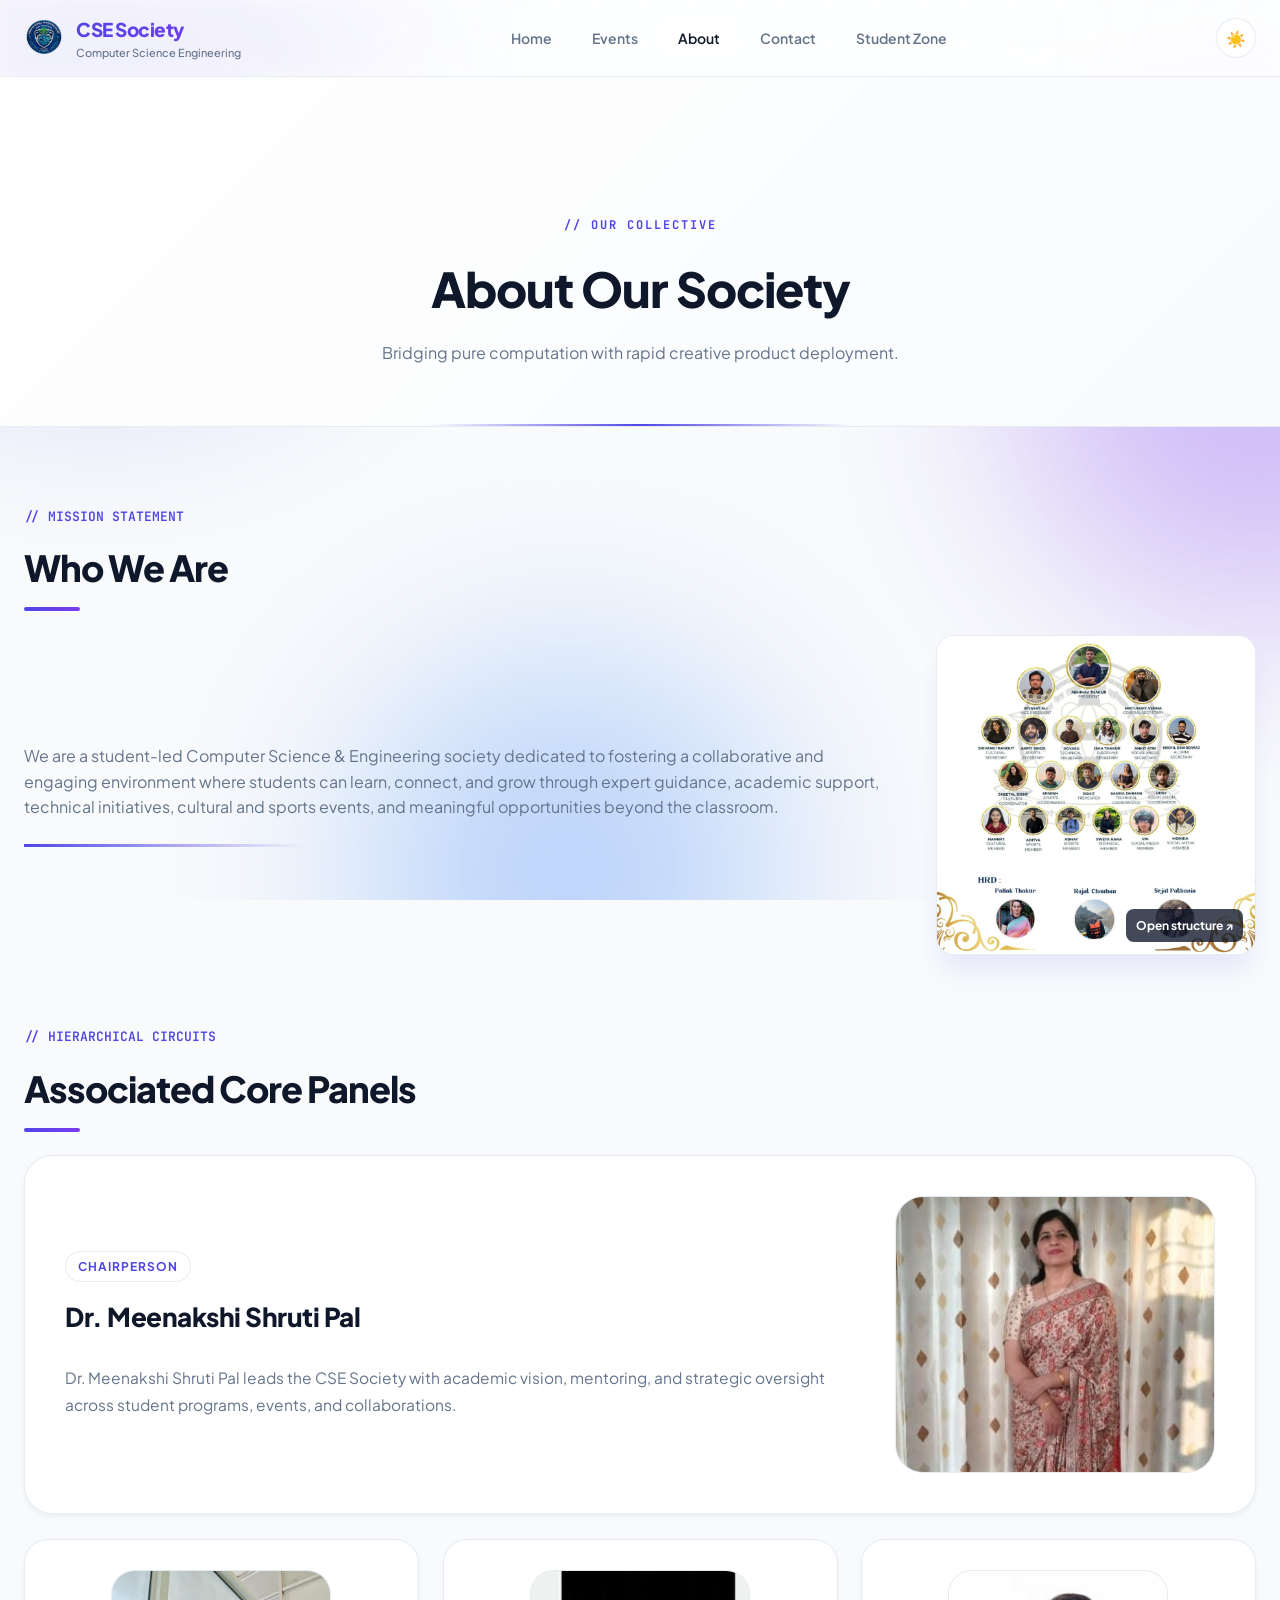
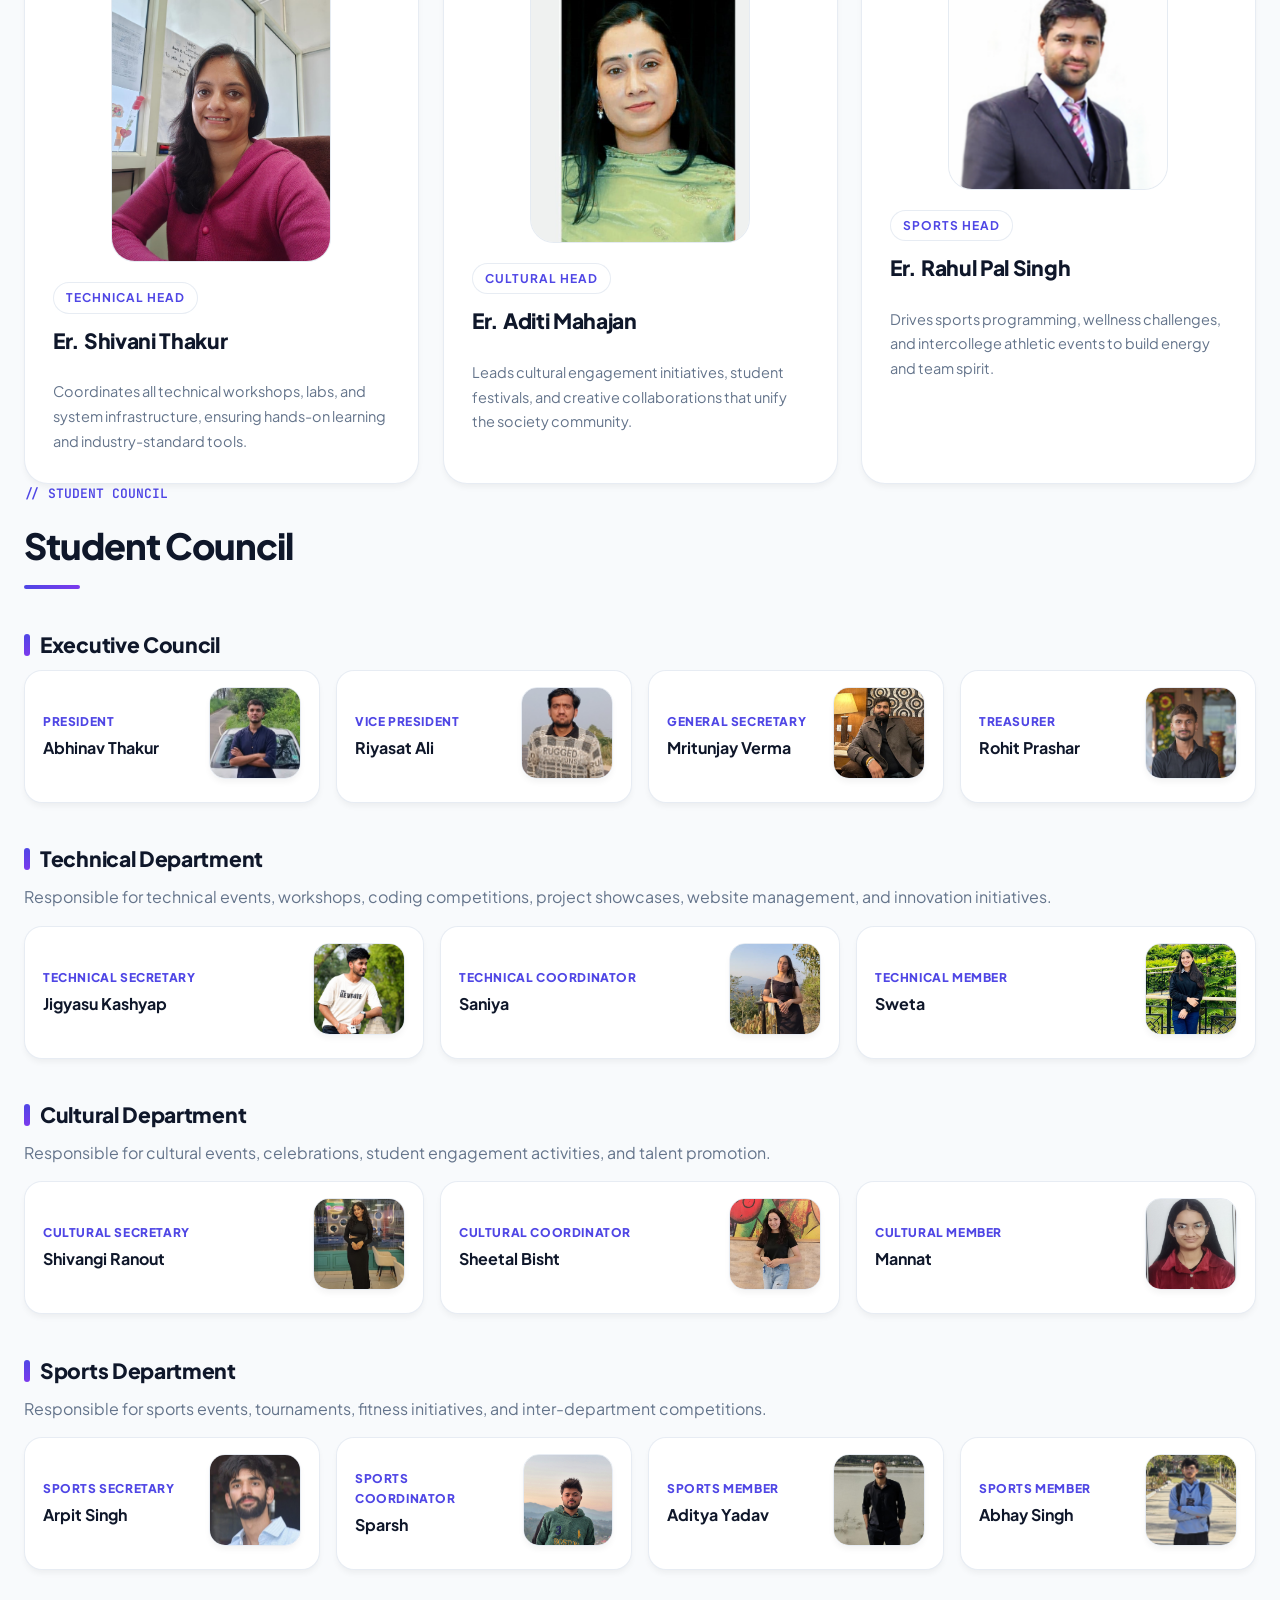
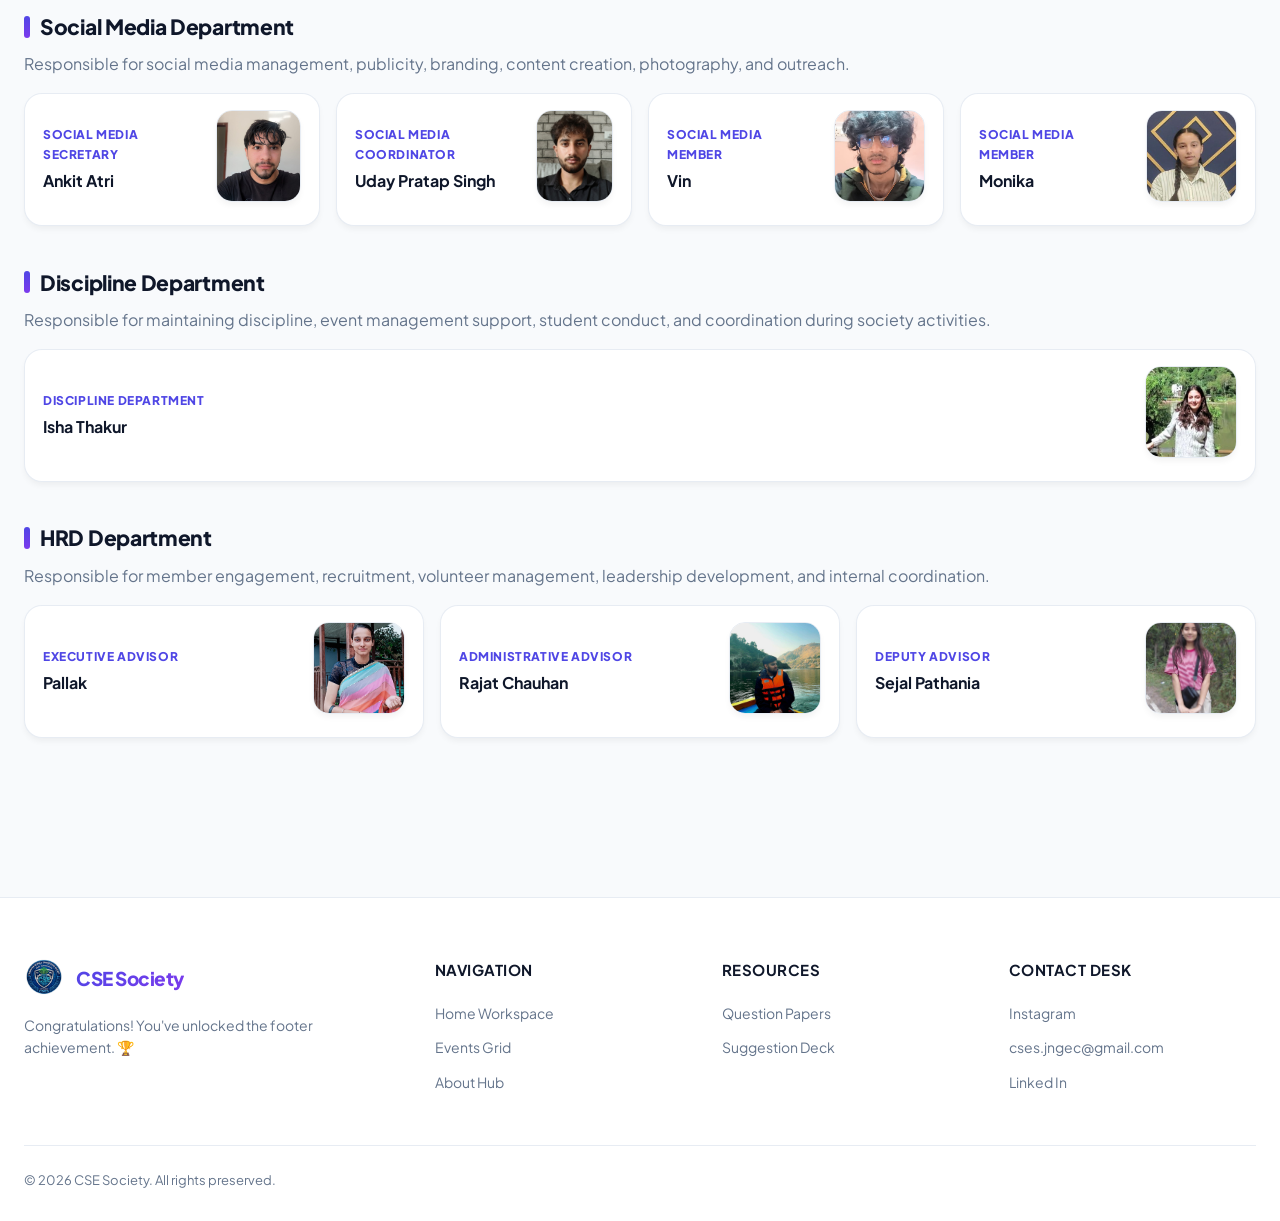
==== commit 9df5fb52: "Updated website with recent changes" ====
--- a/about.html
+++ b/about.html
@@ -48,6 +48,7 @@
     </div>
 
     <section class="page-hero">
+        <div class="page-hero-kicker">// OUR COLLECTIVE</div>
         <h1>About Our Society</h1>
         <p>Bridging pure computation with rapid creative product deployment.</p>
     </section>
@@ -56,7 +57,17 @@
         <div class="section-inner">
             <div class="section-tag">// MISSION STATEMENT</div>
             <h2 class="section-title">Who We Are</h2>
-            <p class="section-sub" style="max-width: 900px; margin-bottom: 60px;">We are a student-led Computer Science & Engineering society dedicated to fostering a collaborative and engaging environment where students can learn, connect, and grow through expert guidance, academic support, technical initiatives, cultural and sports events, and meaningful opportunities beyond the classroom.</p>
+            <div class="about-intro-grid">
+                <div class="about-intro-copy">
+                    <p class="section-sub">We are a student-led Computer Science & Engineering society dedicated to fostering a collaborative and engaging environment where students can learn, connect, and grow through expert guidance, academic support, technical initiatives, cultural and sports events, and meaningful opportunities beyond the classroom.</p>
+                    <div class="about-intro-line" aria-hidden="true"></div>
+                </div>
+                <a class="about-structure-placeholder" href="Photos/Gallery/Structure.jpeg" target="_blank" rel="noopener" aria-label="Open society structure placeholder in a new tab">
+                    <!-- Replace this src with the final society structure image. Keep it square for a 1:1 ratio. -->
+                    <img src="Photos/Gallery/Structure.jpeg" alt="Society structure placeholder" width="800" height="800" loading="lazy" decoding="async">
+                    <span class="about-structure-label">Open structure ↗</span>
+                </a>
+            </div>
 
             <div class="section-tag">// HIERARCHICAL CIRCUITS</div>
             <h2 class="section-title">Associated Core Panels</h2>
@@ -150,10 +161,10 @@
                     <div class="dept-grid">
                         <div class="council-card feature-card">
                             <div class="card-content"><div class="position">Technical Secretary</div><div class="person">Jigyasu Kashyap</div></div>
-                            <div class="card-photo"><img src="Photos/Student/Jigyasu.jpg" alt="Jigyasu Kashyap"/></div>
-                        </div>
-                        <div class="council-card feature-card">
-                            <div class="card-content"><div class="position">Technical Coordinator</div><div class="person">Saniya Dhiman</div></div>
+                            <div class="card-photo"><img src="Photos/Student/Jigyasu.jpeg" alt="Jigyasu Kashyap"/></div>
+                        </div>
+                        <div class="council-card feature-card">
+                            <div class="card-content"><div class="position">Technical Coordinator</div><div class="person">Saniya </div></div>
                             <div class="card-photo"><img src="Photos/Student/Saniya.jpg" alt="Saniya Dhiman"/></div>
                         </div>
                         <div class="council-card feature-card">
@@ -200,6 +211,10 @@
                             <div class="card-content"><div class="position">Sports Member</div><div class="person">Aditya Yadav</div></div>
                             <div class="card-photo"><img src="Photos/Student/Aditya.jpg" alt="Aditya Yadav"/></div>
                         </div>
+                        <div class="council-card feature-card">
+                            <div class="card-content"><div class="position">Sports Member</div><div class="person">Abhay Singh</div></div>
+                            <div class="card-photo"><img src="Photos/Student/Abhay.jpg" alt="Abhay Singh"/></div>
+                        </div>
                     </div>
                 </div>
 
@@ -250,16 +265,13 @@
                         </div>
                         <div class="council-card feature-card">
                             <div class="card-content"><div class="position">Administrative Advisor</div><div class="person">Rajat Chauhan</div></div>
-                            <div class="card-photo"><img src="Photos/Student/Rajat.jpg" alt="Rajat Chauhan"/></div>
+                            <div class="card-photo"><img src="Photos/Student/Rajat.jpeg" alt="Rajat Chauhan"/></div>
                         </div>
                         <div class="council-card feature-card">
                             <div class="card-content"><div class="position">Deputy Advisor</div><div class="person">Sejal Pathania</div></div>
                             <div class="card-photo"><img src="Photos/Student/Sejal.jpg" alt="Sejal Pathania"/></div>
                         </div>
-                        <div class="council-card feature-card">
-                            <div class="card-content"><div class="position">Financial Advisor</div><div class="person">Abhay Singh</div></div>
-                            <div class="card-photo"><img src="Photos/Student/Abhay.jpg" alt="Abhay Singh"/></div>
-                        </div>
+                        
                     </div>
                 </div>
             </section>
--- a/style.css
+++ b/style.css
@@ -75,7 +75,6 @@
     height: 275px;
     object-fit: contain;
     border-radius: 18px;
-    box-shadow: var(--shadow-lg);
     animation: logoEntrance 1.6s cubic-bezier(0.2, 0.9, 0.28, 1) both;
 }
 .splash-overlay.splash-hide {
@@ -410,6 +409,30 @@
     margin-bottom: 24px;
 }
 
+.hero h1.typing-animation {
+    overflow: hidden;
+    border-right: 3px solid var(--brand-primary);
+    padding-right: 6px;
+    white-space: pre-wrap;
+    word-break: break-word;
+    animation: blink 0.7s infinite;
+}
+
+.hero h1.typing-complete {
+    animation: none;
+    border-right: none;
+    padding-right: 0;
+}
+
+@keyframes blink {
+    0%, 49%, 100% {
+        border-right-color: var(--brand-primary);
+    }
+    50%, 99% {
+        border-right-color: transparent;
+    }
+}
+
 .hero h1 span {
     background: linear-gradient(135deg, var(--brand-primary), var(--brand-secondary));
     -webkit-background-clip: text;
@@ -542,7 +565,7 @@
     position: absolute;
     inset: 0;
     opacity: 0;
-    animation: heroCrossfade 27s infinite;
+    animation: heroCrossfade 12.6s infinite;
 }
 
 .hero-photo-slide img {
@@ -553,11 +576,12 @@
 }
 
 .hero-photo-slide:nth-child(1) { animation-delay: 0s; }
-.hero-photo-slide:nth-child(2) { animation-delay: -4.5s; }
-.hero-photo-slide:nth-child(3) { animation-delay: -9s; }
-.hero-photo-slide:nth-child(4) { animation-delay: -13.5s; }
-.hero-photo-slide:nth-child(5) { animation-delay: -18s; }
-.hero-photo-slide:nth-child(6) { animation-delay: -22.5s; }
+.hero-photo-slide:nth-child(2) { animation-delay: -1.8s; }
+.hero-photo-slide:nth-child(3) { animation-delay: -3.6s; }
+.hero-photo-slide:nth-child(4) { animation-delay: -5.4s; }
+.hero-photo-slide:nth-child(5) { animation-delay: -7.2s; }
+.hero-photo-slide:nth-child(6) { animation-delay: -9s; }
+.hero-photo-slide:nth-child(7) { animation-delay: -10.8s; }
 
 .hero-photo-scanline {
     position: absolute;
@@ -692,6 +716,7 @@
     .hero-float-card,
     .hero-visual-glow,
     .hero-photo-live .pulse-dot,
+    .gallery-track,
     body {
         animation: none !important;
     }
@@ -735,6 +760,30 @@
     padding: 140px 24px 60px 24px;
     text-align: center;
     border-bottom: 1px solid var(--card-border);
+    position: relative;
+    overflow: hidden;
+}
+
+.page-hero::after {
+    content: '';
+    position: absolute;
+    left: 50%;
+    bottom: 0;
+    width: min(420px, 70vw);
+    height: 2px;
+    background: linear-gradient(90deg, transparent, var(--brand-primary), transparent);
+    transform: translateX(-50%);
+    animation: heroRulePulse 3.5s ease-in-out infinite;
+}
+
+.page-hero-kicker {
+    color: var(--brand-primary);
+    font-family: 'JetBrains Mono', monospace;
+    font-size: 12px;
+    font-weight: 700;
+    letter-spacing: 2px;
+    margin-bottom: 16px;
+    animation: heroKickerIn 0.8s ease-out both;
 }
 
 .page-hero h1 {
@@ -742,11 +791,28 @@
     font-weight: 800;
     margin-bottom: 12px;
     letter-spacing: -1px;
+    animation: heroTitleIn 0.9s cubic-bezier(0.16, 1, 0.3, 1) 0.12s both;
 }
 
 .page-hero p {
     color: var(--text-muted);
     font-size: 16px;
+    animation: heroTitleIn 0.9s cubic-bezier(0.16, 1, 0.3, 1) 0.24s both;
+}
+
+@keyframes heroKickerIn {
+    from { opacity: 0; transform: translateY(10px); letter-spacing: 5px; }
+    to { opacity: 1; transform: translateY(0); letter-spacing: 2px; }
+}
+
+@keyframes heroTitleIn {
+    from { opacity: 0; transform: translateY(18px); }
+    to { opacity: 1; transform: translateY(0); }
+}
+
+@keyframes heroRulePulse {
+    0%, 100% { opacity: 0.35; transform: translateX(-50%) scaleX(0.7); }
+    50% { opacity: 1; transform: translateX(-50%) scaleX(1); }
 }
 
 /* ==========================================================================
@@ -803,6 +869,26 @@
     gap: 24px;
 }
 
+/* Events grid specific styling */
+.events-grid {
+    max-width: 100%;
+    grid-template-columns: 1fr;
+    gap: 28px;
+}
+
+@media (max-width: 768px) {
+    .events-grid {
+        gap: 32px;
+        max-width: 100%;
+    }
+}
+
+@media (max-width: 480px) {
+    .events-grid {
+        gap: 36px;
+    }
+}
+
 /* Interactive Cards Layout */
 .feature-card, .notif-card, .event-card, .faculty-card, .benefit-card {
     background: var(--bg-secondary);
@@ -811,6 +897,16 @@
     border-radius: var(--border-radius);
     transition: var(--transition-smooth);
     box-shadow: var(--shadow-sm);
+}
+
+@media (max-width: 768px) {
+    .event-card {
+        box-shadow: 0 6px 12px -2px rgba(0, 0, 0, 0.08);
+    }
+    
+    .dark-mode .event-card {
+        box-shadow: 0 6px 12px -2px rgba(0, 0, 0, 0.3);
+    }
 }
 
 .event-card .event-thumb {
@@ -822,117 +918,96 @@
     display: block;
 }
 
-/* Layout event card with a right-side slideshow */
-.event-card {
-    display: flex;
-    align-items: flex-start;
-    gap: 20px;
-}
-
-/* Replace existing .event-card .event-content rules with this */
-.event-card .event-content {
-    /* Left column for meta (vertical), right column for description */
+/* Simplified event card layout */
+.event-card.interactive {
     display: grid;
-    grid-template-columns: 140px 1fr;
-    gap: 12px 20px;
-    align-items: start;
-    flex: 1 1 auto;
-}
-
-.event-card .event-content h3 {
-    grid-column: 1 / -1;
-    margin: 0 0 8px 0;
-}
-
-.event-card .event-content .event-meta {
-    grid-column: 1 / 2;
+    grid-template-columns: minmax(0, 1fr) 180px;
+    align-items: stretch;
+    gap: 24px;
+}
+
+.event-card.interactive .event-content {
+    min-width: 0;
+    display: flex;
+    flex-direction: column;
+    gap: 12px;
+    justify-content: center;
+}
+
+.event-card.interactive .event-badge {
+    align-self: flex-start;
+    width: max-content;
+    max-width: 100%;
+}
+
+.event-card.interactive h3 {
+    margin: 0;
+    font-size: 18px;
+    font-weight: 700;
+}
+
+.event-card.interactive .event-meta {
     display: flex;
     flex-direction: column;
     gap: 6px;
     font-size: 13px;
     color: var(--text-muted);
-    text-align: left;
-}
-
-.event-card .event-content p {
-    grid-column: 2 / 3;
-    margin: 0;
-    text-align: center;
-}
-
-@media (max-width: 920px) {
-    .event-card .event-content {
+}
+
+.event-card.interactive .event-meta span {
+    display: block;
+}
+
+/* Hide event descriptions on the card - show only in modal */
+.event-card.interactive .event-description {
+    display: none !important;
+}
+
+.event-poster {
+    width: 180px;
+    aspect-ratio: 2 / 3;
+    position: relative;
+    display: flex;
+    align-items: center;
+    justify-content: center;
+    justify-self: end;
+    overflow: hidden;
+    border: 1px solid var(--card-border);
+    border-radius: 12px;
+    background: var(--bg-primary);
+}
+
+.event-poster-image {
+    width: 100%;
+    height: 100%;
+    object-fit: cover;
+    display: block;
+}
+
+@media(max-width: 720px) {
+    .event-card.interactive {
+        grid-template-columns: minmax(0, 1fr) 132px;
+        gap: 16px;
+    }
+    .event-poster {
+        width: 132px;
+    }
+    .event-card.interactive .event-content {
+        gap: 10px;
+    }
+    .event-card.interactive h3 {
+        font-size: 17px;
+    }
+}
+
+@media(max-width: 480px) {
+    .event-card.interactive {
         grid-template-columns: 1fr;
-        gap: 8px;
-    }
-    .event-card .event-content h3 {
-        grid-column: 1 / -1;
-    }
-    .event-card .event-content .event-meta {
-        grid-column: 1 / -1;
-        flex-direction: row;
-        gap: 8px;
-    }
-    .event-card .event-content p {
-        grid-column: 1 / -1;
-        text-align: left;
-    }
-}
-.event-slideshow {
-    width: 260px;
-    flex: 0 0 260px;
-    position: relative;
-    display: flex;
-    align-items: center;
-    justify-content: center;
-}
-
-.event-slideshow .event-slide {
-    width: 100%;
-    height: 160px;
-    object-fit: cover;
-    border-radius: 10px;
-    display: block;
-}
-
-.event-slideshow .slide-controls {
-    position: absolute;
-    top: 50%;
-    left: 0; right: 0;
-    transform: translateY(-50%);
-    display: flex;
-    justify-content: space-between;
-    padding: 0 6px;
-    pointer-events: none;
-}
-
-.event-slideshow .slide-controls button {
-    pointer-events: auto;
-    background: rgba(0,0,0,0.45);
-    color: #fff;
-    border: none;
-    width: 30px;
-    height: 30px;
-    border-radius: 50%;
-    display: flex;
-    align-items: center;
-    justify-content: center;
-    cursor: pointer;
-}
-
-@media(max-width: 720px) {
-    .event-card {
-        flex-direction: column;
-    }
-    .event-slideshow {
-        width: 100%;
-        flex: 0 0 auto;
-    }
-    .event-card .event-content {
-        grid-template-columns: 1fr;
-    }
-    .event-card .event-content p {
-        text-align: left;
+        gap: 16px;
+    }
+    .event-poster {
+        width: min(180px, 58vw);
+        justify-self: center;
     }
 }
 
@@ -940,6 +1015,10 @@
     transform: translateY(-6px);
     box-shadow: var(--shadow-lg);
     border-color: var(--brand-primary);
+}
+
+.event-card.interactive:hover {
+    cursor: pointer;
 }
 
 .feature-icon {
@@ -973,15 +1052,23 @@
     overflow: hidden;
     border-radius: var(--border-radius);
     margin: 24px 0;
-    background: #000;
+    background: linear-gradient(135deg, var(--bg-secondary) 0%, var(--bg-primary) 100%);
+    border: 1px solid var(--card-border);
+    padding: 20px;
+    box-shadow: 0 8px 24px -4px rgba(79, 70, 229, 0.08);
+    position: relative;
+}
+
+.dark-mode .gallery-track-wrap {
+    box-shadow: 0 8px 24px -4px rgba(0, 0, 0, 0.25);
 }
 
 .gallery-track {
     display: flex;
     gap: 16px;
-    padding: 16px;
     width: max-content;
-    animation: scrollSlide 25s linear infinite;
+    animation: scrollSlide 35s linear infinite;
+    padding: 0;
 }
 
 .gallery-track:hover {
@@ -992,23 +1079,183 @@
     width: 320px;
     height: 220px;
     object-fit: cover;
-    border-radius: 12px;
+    border-radius: 14px;
     transition: var(--transition-smooth);
+    flex-shrink: 0;
+    border: 1px solid var(--card-border);
+    box-shadow: 0 4px 12px -2px rgba(0, 0, 0, 0.08);
 }
 
 .gallery-img:hover {
-    transform: scale(1.03);
+    transform: scale(1.04) translateY(-2px);
+    box-shadow: 0 12px 28px -4px rgba(79, 70, 229, 0.15);
+    border-color: var(--brand-primary);
 }
 
 @keyframes scrollSlide {
     0% { transform: translateX(0); }
-    100% { transform: translateX(calc(-336px * 6)); }
+    100% { transform: translateX(calc(-336px * 8)); }
 }
 
 .gallery-note {
     font-size: 13px;
     color: var(--text-muted);
     text-align: center;
+    margin-top: 16px;
+}
+
+/* ==========================================================================
+   GALLERY LIGHTBOX MODAL
+   ========================================================================== */
+.gallery-img {
+    cursor: pointer;
+}
+
+.gallery-modal-overlay {
+    position: fixed;
+    top: 0;
+    left: 0;
+    width: 100%;
+    height: 100%;
+    background: rgba(15, 23, 42, 0.85);
+    backdrop-filter: blur(8px);
+    z-index: 2500;
+    display: none;
+    align-items: center;
+    justify-content: center;
+    padding: 20px;
+}
+
+.gallery-modal-overlay.active {
+    display: flex;
+}
+
+.gallery-modal {
+    position: relative;
+    background: var(--bg-secondary);
+    border-radius: 18px;
+    border: 1px solid var(--card-border);
+    box-shadow: 0 20px 60px -10px rgba(0, 0, 0, 0.3);
+    padding: 24px;
+    max-width: 900px;
+    max-height: 90vh;
+    display: flex;
+    flex-direction: column;
+    align-items: center;
+    gap: 16px;
+}
+
+.gallery-modal-close {
+    position: absolute;
+    top: 16px;
+    right: 16px;
+    background: var(--bg-primary);
+    border: 1px solid var(--card-border);
+    color: var(--text-main);
+    font-size: 28px;
+    line-height: 1;
+    width: 44px;
+    height: 44px;
+    border-radius: 10px;
+    cursor: pointer;
+    display: flex;
+    align-items: center;
+    justify-content: center;
+    transition: var(--transition-smooth);
+    z-index: 2501;
+}
+
+.gallery-modal-close:hover {
+    background: var(--brand-primary);
+    color: white;
+    transform: rotate(90deg);
+}
+
+.gallery-modal-content {
+    position: relative;
+    width: 100%;
+    display: flex;
+    flex-direction: column;
+    align-items: center;
+    gap: 16px;
+}
+
+.gallery-modal-img {
+    width: 100%;
+    max-width: 800px;
+    height: auto;
+    max-height: 70vh;
+    object-fit: contain;
+    border-radius: 14px;
+    border: 1px solid var(--card-border);
+}
+
+.gallery-modal-nav {
+    position: absolute;
+    top: 50%;
+    left: 0;
+    right: 0;
+    transform: translateY(-50%);
+    display: flex;
+    justify-content: space-between;
+    padding: 0 16px;
+    pointer-events: none;
+}
+
+.gallery-nav-btn {
+    pointer-events: auto;
+    background: rgba(79, 70, 229, 0.8);
+    color: white;
+    border: none;
+    width: 48px;
+    height: 48px;
+    border-radius: 50%;
+    font-size: 24px;
+    display: flex;
+    align-items: center;
+    justify-content: center;
+    cursor: pointer;
+    transition: var(--transition-smooth);
+}
+
+.gallery-nav-btn:hover {
+    background: var(--brand-primary);
+    transform: scale(1.1);
+}
+
+.gallery-modal-caption {
+    font-size: 14px;
+    color: var(--text-muted);
+    text-align: center;
+    margin: 0;
+}
+
+@media (max-width: 640px) {
+    .gallery-modal {
+        padding: 16px;
+        border-radius: 16px;
+    }
+
+    .gallery-modal-close {
+        width: 40px;
+        height: 40px;
+        font-size: 24px;
+    }
+
+    .gallery-modal-img {
+        max-height: 60vh;
+        border-radius: 12px;
+    }
+
+    .gallery-nav-btn {
+        width: 40px;
+        height: 40px;
+        font-size: 18px;
+    }
+
+    .gallery-modal-nav {
+        padding: 0 8px;
+    }
 }
 
 /* ==========================================================================
@@ -1057,9 +1304,10 @@
 }
 
 .feature-grid.cards-grid {
+    display: grid;
     justify-items: center;
     grid-template-columns: repeat(2, minmax(260px, 1fr));
-    gap: 28px;
+    gap: 36px;
 }
 
 .feature-grid.cards-grid .feature-card {
@@ -1069,6 +1317,7 @@
 @media(max-width: 900px) {
     .feature-grid.cards-grid {
         grid-template-columns: 1fr;
+        gap: 28px;
     }
 
     .search-controls {
@@ -1108,7 +1357,7 @@
 .feature-grid.cards-grid {
     justify-items: center;
     grid-template-columns: repeat(2, minmax(280px, 1fr));
-    gap: 26px;
+    gap: 36px;
 }
 
 .feature-grid .feature-card {
@@ -1193,7 +1442,14 @@
     border: 1px solid var(--card-border);
     border-radius: 24px;
     padding: 28px;
+    margin-top: 52px;
     box-shadow: var(--shadow-sm);
+}
+
+@media (max-width: 640px) {
+    .suggestion-panel {
+        margin-top: 36px;
+    }
 }
 
 .feedback-form-wrap {
@@ -1901,19 +2157,41 @@
         grid-template-columns: 1fr;
     }
     .gallery-track-wrap {
-        overflow-x: auto;
+        padding: 16px;
+        margin: 20px 0;
     }
     .gallery-track {
-        animation: none;
-        width: auto;
-        display: inline-flex;
+        gap: 14px;
+        animation: scrollSlide 30s linear infinite;
     }
     .gallery-img {
-        width: 220px;
-        height: 160px;
+        width: 260px;
+        height: 180px;
+        border-radius: 12px;
     }
     .modal-photos {
         grid-template-columns: 1fr;
+    }
+}
+
+@media (max-width: 640px) {
+    .gallery-track-wrap {
+        padding: 12px;
+        margin: 16px 0;
+        border-radius: 12px;
+    }
+    .gallery-track {
+        gap: 12px;
+        animation: scrollSlide 25s linear infinite;
+    }
+    .gallery-img {
+        width: 200px;
+        height: 140px;
+        border-radius: 10px;
+    }
+    .gallery-note {
+        font-size: 12px;
+        margin-top: 12px;
     }
 }
 
@@ -1998,4 +2276,80 @@
         padding: 0 12px;
     }
    
+}
+
+.about-intro-grid {
+    display: grid;
+    grid-template-columns: minmax(0, 1fr) minmax(220px, 320px);
+    align-items: center;
+    gap: 56px;
+    margin-bottom: 72px;
+}
+
+.about-intro-copy .section-sub {
+    max-width: 900px;
+    margin-bottom: 24px;
+}
+
+.about-intro-line {
+    width: min(280px, 70%);
+    height: 3px;
+    background: linear-gradient(90deg, var(--brand-primary), transparent);
+    transform-origin: left;
+    animation: introLineIn 1s ease-out 0.35s both;
+}
+
+.about-structure-placeholder {
+    position: relative;
+    display: block;
+    aspect-ratio: 1 / 1;
+    overflow: hidden;
+    border: 1px solid var(--card-border);
+    border-radius: 18px;
+    background: var(--bg-secondary);
+    box-shadow: var(--shadow-lg);
+    transition: var(--transition-smooth);
+}
+
+.about-structure-placeholder:hover {
+    transform: translateY(-6px);
+    border-color: var(--brand-primary);
+    box-shadow: 0 18px 36px rgba(79, 70, 229, 0.18);
+}
+
+.about-structure-placeholder img {
+    width: 100%;
+    height: 100%;
+    display: block;
+    object-fit: cover;
+}
+
+.about-structure-label {
+    position: absolute;
+    right: 12px;
+    bottom: 12px;
+    padding: 7px 10px;
+    border-radius: 8px;
+    background: rgba(15, 23, 42, 0.78);
+    color: #fff;
+    font-size: 12px;
+    font-weight: 700;
+}
+
+@keyframes introLineIn {
+    from { opacity: 0; transform: scaleX(0); }
+    to { opacity: 1; transform: scaleX(1); }
+}
+
+@media (max-width: 720px) {
+    .about-intro-grid {
+        grid-template-columns: 1fr;
+        gap: 28px;
+        margin-bottom: 56px;
+    }
+
+    .about-structure-placeholder {
+        width: min(320px, 82vw);
+        justify-self: center;
+    }
 }
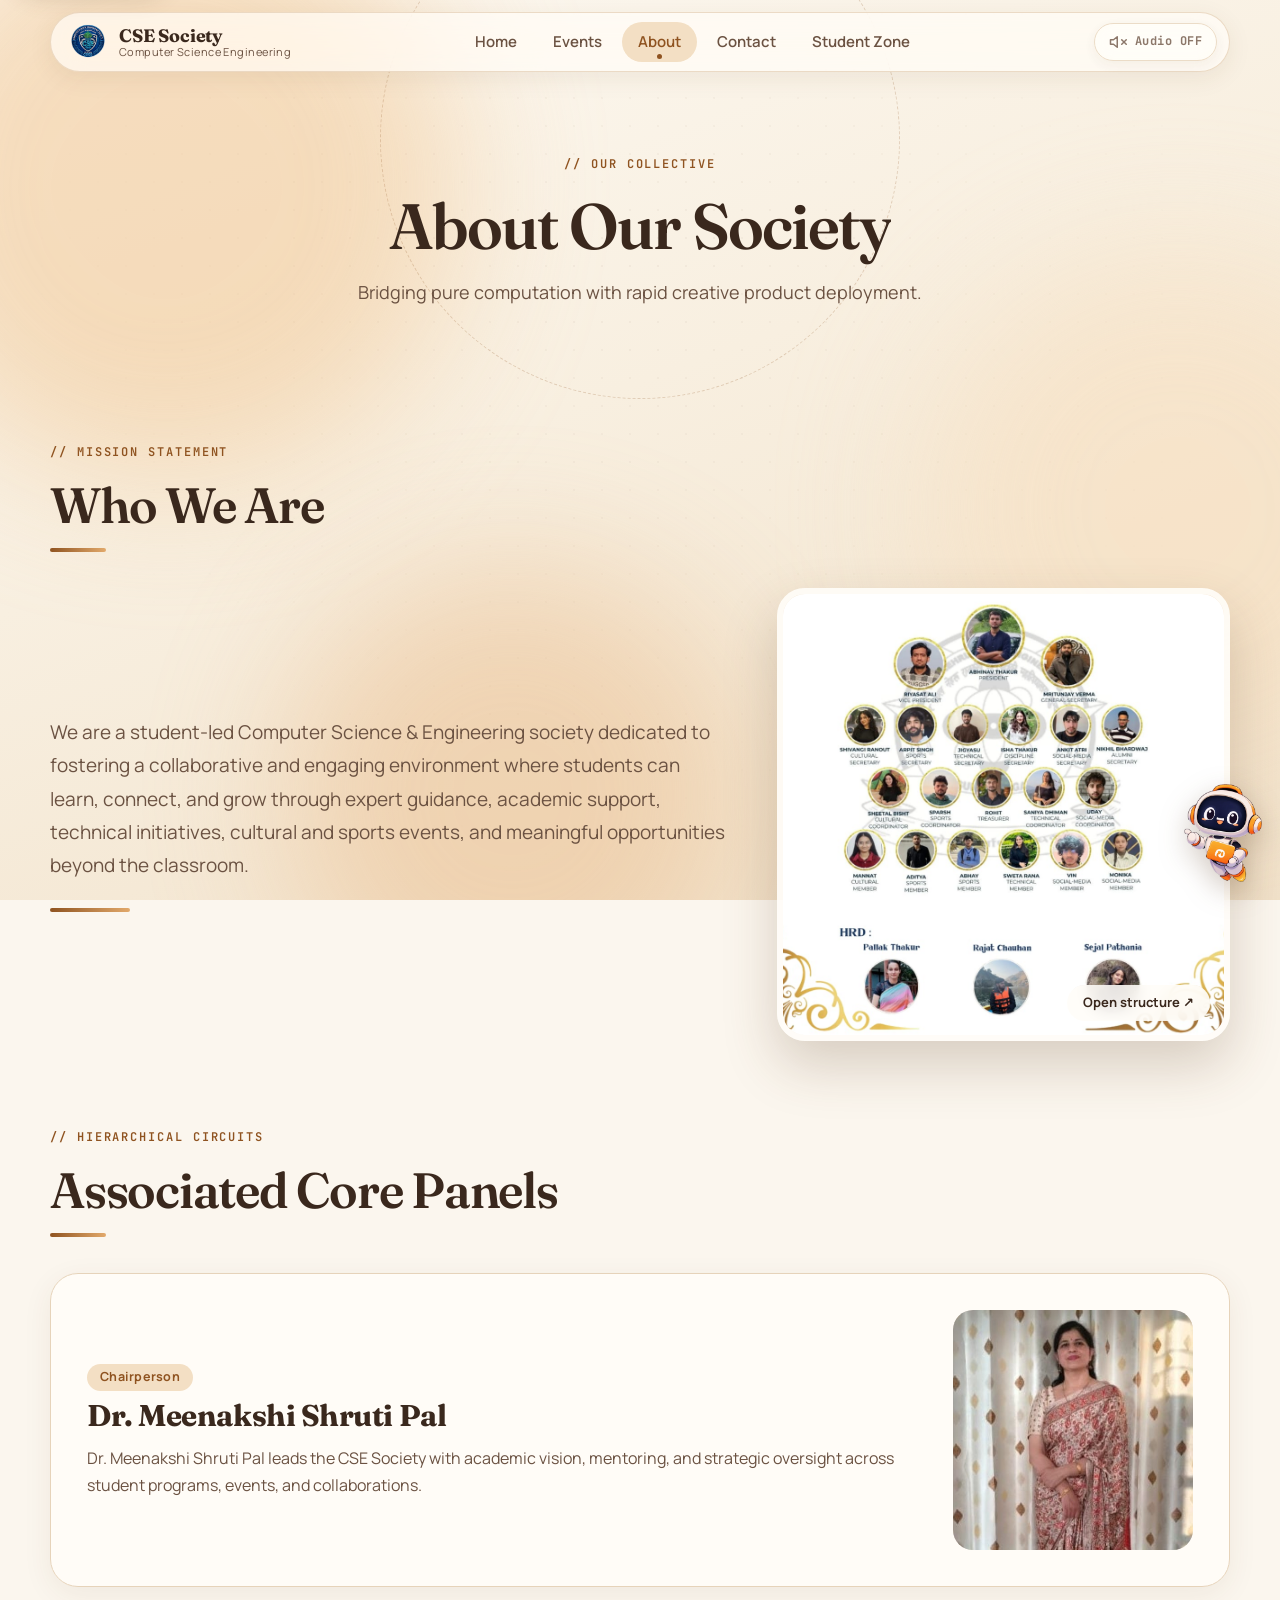
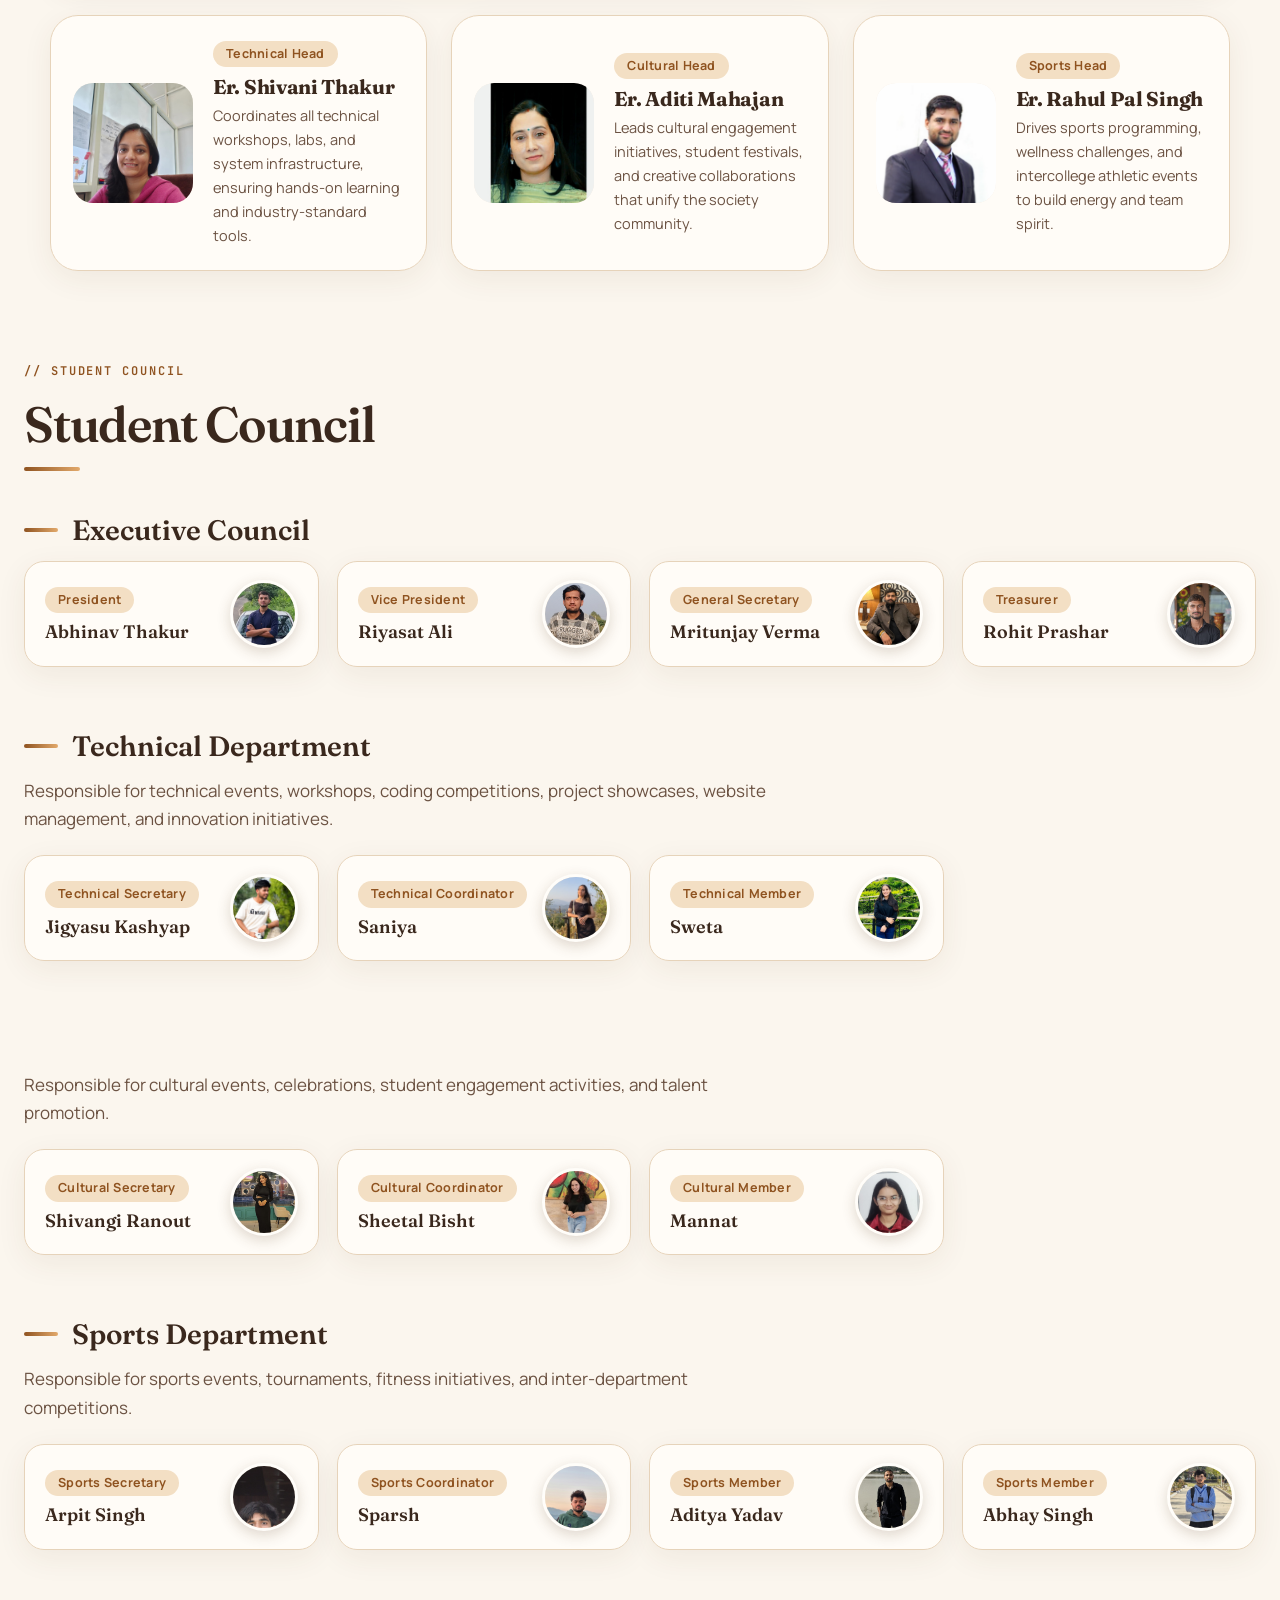
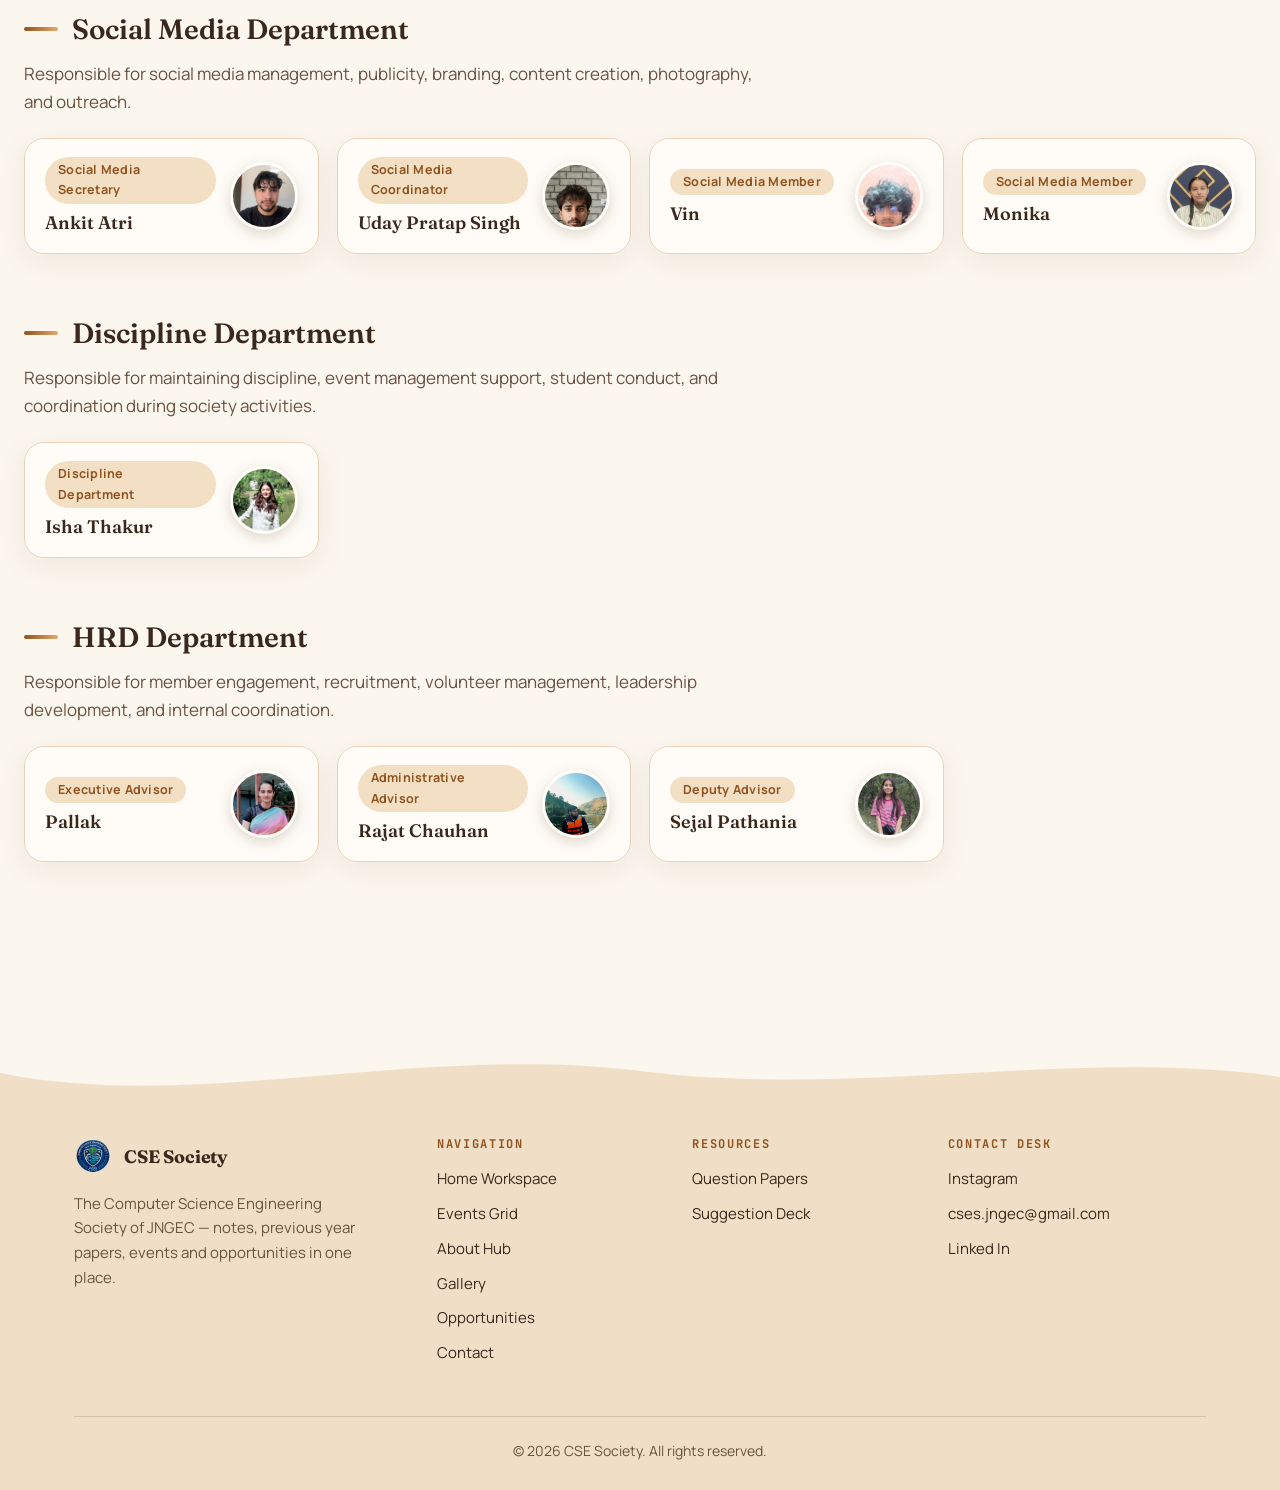
==== commit 255a58b8: "UI Upgrade" ====
--- a/about.html
+++ b/about.html
@@ -4,13 +4,24 @@
     <meta charset="UTF-8">
     <meta name="viewport" content="width=device-width, initial-scale=1.0">
     <title>About Us — CSE Society</title>
-    <link class="style" rel="stylesheet" href="style.css">
+    <meta name="theme-color" content="#f8efe0">
+    <link rel="icon" href="logo.png">
+    <link rel="preconnect" href="https://fonts.googleapis.com">
+    <link rel="preconnect" href="https://fonts.gstatic.com" crossorigin>
+    <link href="https://fonts.googleapis.com/css2?family=Fraunces:ital,opsz,wght@0,9..144,500;0,9..144,600;0,9..144,700;1,9..144,500&family=JetBrains+Mono:wght@500;700&family=Manrope:wght@400;500;600;700;800&display=swap" rel="stylesheet">
+    <link rel="stylesheet" href="style.css">
+    <link rel="stylesheet" href="assistant/assistant.css">
+    <script src="js/theme-manager.js"></script>
 </head>
 <body>
+    <a class="skip-link" href="#main">Skip to content</a>
     <div class="bg-decor" aria-hidden="true">
-        <div class="blob blob-1"></div>
-        <div class="blob blob-2"></div>
-        <div class="blob blob-3"></div>
+        <div class="bg-theme bg-t1"></div>
+        <div class="bg-theme bg-t2"></div>
+        <div class="bg-theme bg-t3"></div>
+        <div class="blob blob-1" data-parallax="0.05"></div>
+        <div class="blob blob-2" data-parallax="0.09"></div>
+        <div class="blob blob-3" data-parallax="0.03"></div>
         <div class="grid-overlay"></div>
     </div>
 
@@ -31,7 +42,6 @@
                 <li><a class="nav-link" href="studentzone.html">Student Zone</a></li>
             </ul>
             <div class="nav-actions">
-                <button id="themeToggle" class="theme-toggle" aria-label="Toggle theme">☀️</button>
                 <button class="hamburger" id="hamburger" aria-label="Toggle menu">
                     <span></span><span></span><span></span>
                 </button>
@@ -47,7 +57,7 @@
         <a class="mobile-link" href="studentzone.html">Student Zone</a>
     </div>
 
-    <section class="page-hero">
+    <section class="page-hero" id="main" tabindex="-1">
         <div class="page-hero-kicker">// OUR COLLECTIVE</div>
         <h1>About Our Society</h1>
         <p>Bridging pure computation with rapid creative product deployment.</p>
@@ -57,7 +67,7 @@
         <div class="section-inner">
             <div class="section-tag">// MISSION STATEMENT</div>
             <h2 class="section-title">Who We Are</h2>
-            <div class="about-intro-grid">
+            <div class="about-intro-grid" id="society-intro">
                 <div class="about-intro-copy">
                     <p class="section-sub">We are a student-led Computer Science & Engineering society dedicated to fostering a collaborative and engaging environment where students can learn, connect, and grow through expert guidance, academic support, technical initiatives, cultural and sports events, and meaningful opportunities beyond the classroom.</p>
                     <div class="about-intro-line" aria-hidden="true"></div>
@@ -70,7 +80,7 @@
             </div>
 
             <div class="section-tag">// HIERARCHICAL CIRCUITS</div>
-            <h2 class="section-title">Associated Core Panels</h2>
+            <h2 class="section-title" id="core-panels">Associated Core Panels</h2>
             <div class="team-grid">
                 <div class="lead-card feature-card">
                     <div class="lead-card__content">
@@ -113,11 +123,11 @@
         </div>
 
             <div class="section-tag">// STUDENT COUNCIL</div>
-            <h2 class="section-title">Student Council</h2>
+            <h2 class="section-title" id="student-council">Student Council</h2>
 
             <section class="council-section">
                 <!-- Executive Council -->
-                <div class="dept">
+                <div class="dept" id="dept-executive">
                     <div class="dept-title">Executive Council</div>
                     <div class="dept-grid">
                         <div class="council-card feature-card">
@@ -155,7 +165,7 @@
                 </div>
 
                 <!-- Technical Affairs Department -->
-                <div class="dept">
+                <div class="dept" id="dept-technical">
                     <div class="dept-title">Technical Department</div>
                     <p class="dept-desc">Responsible for technical events, workshops, coding competitions, project showcases, website management, and innovation initiatives.</p>
                     <div class="dept-grid">
@@ -175,7 +185,7 @@
                 </div>
 
                 <!-- Cultural Affairs Department -->
-                <div class="dept">
+                <div class="dept" id="dept-cultural">
                     <div class="dept-title">Cultural Department</div>
                     <p class="dept-desc">Responsible for cultural events, celebrations, student engagement activities, and talent promotion.</p>
                     <div class="dept-grid">
@@ -195,7 +205,7 @@
                 </div>
 
                 <!-- Sports Affairs Department -->
-                <div class="dept">
+                <div class="dept" id="dept-sports">
                     <div class="dept-title">Sports Department</div>
                     <p class="dept-desc">Responsible for sports events, tournaments, fitness initiatives, and inter-department competitions.</p>
                     <div class="dept-grid">
@@ -280,6 +290,7 @@
     </main>
 
     <footer>
+        <div class="footer-wave" aria-hidden="true"><svg viewBox="0 0 1440 60" preserveAspectRatio="none"><path d="M0,60 L0,26 C220,66 470,-4 720,24 C970,52 1210,0 1440,30 L1440,60 Z"/></svg></div>
         <div class="footer-inner">
             <div class="footer-top">
                 <div class="footer-brand">
@@ -289,13 +300,16 @@
                             <span>CSE Society</span>
                         </div>
                     </a>
-                    <p>Congratulations! You've unlocked the footer achievement. 🏆</p>
+                    <p>The Computer Science Engineering Society of JNGEC — notes, previous year papers, events and opportunities in one place.</p>
                 </div>
                 <div class="footer-col">
                     <h4>Navigation</h4>
                     <a href="index.html">Home Workspace</a>
                     <a href="events.html">Events Grid</a>
                     <a href="about.html">About Hub</a>
+                    <a href="index.html#gallery">Gallery</a>
+                    <a href="index.html#opportunities">Opportunities</a>
+                    <a href="contact.html">Contact</a>
                 </div>
                 <div class="footer-col">
                     <h4>Resources</h4>
@@ -315,10 +329,14 @@
                 </div>
             </div>
             <div class="footer-divider">
-                <p class="footer-copy">© 2026 CSE Society. All rights preserved.</p>
+                <p class="footer-copy">© 2026 CSE Society. All rights reserved.</p>
             </div>
         </div>
     </footer>
+    <script src="js/sound-effects.js"></script>
+    <script src="js/member-modal.js"></script>
     <script src="script.js"></script>
+    <script src="js/motion.js" defer></script>
+    <script type="module" src="assistant/index.js"></script>
 </body>
-</html>+</html>
--- a/style.css
+++ b/style.css
@@ -1,121 +1,331 @@
 /* ==========================================================================
-   GLOBAL CONFIGURATION & THEME STYLES
+   CSES — DESIGN SYSTEM  (light, premium, auto-rotating themes)
+   --------------------------------------------------------------------------
+   1. Tokens & themes      5. Hero              9. Student Zone
+   2. Base                 6. Sections & cards  10. Forms / Contact
+   3. Background layers    7. Events            11. Footer
+   4. Navigation           8. Gallery           12. Motion + responsive
+   Themes are switched by js/theme-manager.js via  <html data-theme="...">.
+   Only CSS variables change between themes - layout never does.
    ========================================================================== */
-@import url('https://fonts.googleapis.com/css2?family=JetBrains+Mono:wght@400;600&family=Plus+Jakarta+Sans:wght@400;500;600;700;800&family=Syne:wght@700;800&display=swap');
+
+/* ---------- 1. TOKENS ---------- */
+
+/* Registered so colours interpolate smoothly when the theme changes.
+   (Browsers without @property simply switch instantly; the background
+   layers still crossfade.) */
+@property --ink {
+    syntax: '<color>';
+    inherits: true;
+    initial-value: #3a281d;
+}
+
+@property --ink-muted {
+    syntax: '<color>';
+    inherits: true;
+    initial-value: #6b5242;
+}
+
+@property --accent {
+    syntax: '<color>';
+    inherits: true;
+    initial-value: #8f5320;
+}
+
+@property --accent-2 {
+    syntax: '<color>';
+    inherits: true;
+    initial-value: #e2a96b;
+}
+
+@property --accent-soft {
+    syntax: '<color>';
+    inherits: true;
+    initial-value: #f3dfc4;
+}
+
+@property --surface {
+    syntax: '<color>';
+    inherits: true;
+    initial-value: #fffdf9;
+}
+
+@property --surface-2 {
+    syntax: '<color>';
+    inherits: true;
+    initial-value: #f7ecdc;
+}
+
+@property --line {
+    syntax: '<color>';
+    inherits: true;
+    initial-value: #e6d3ba;
+}
+
+@property --btn-1 {
+    syntax: '<color>';
+    inherits: true;
+    initial-value: #8f5320;
+}
+
+@property --btn-2 {
+    syntax: '<color>';
+    inherits: true;
+    initial-value: #a9672a;
+}
+
+@property --blob-1 {
+    syntax: '<color>';
+    inherits: true;
+    initial-value: #f0c795;
+}
+
+@property --blob-2 {
+    syntax: '<color>';
+    inherits: true;
+    initial-value: #f7dfc0;
+}
+
+@property --blob-3 {
+    syntax: '<color>';
+    inherits: true;
+    initial-value: #e9b987;
+}
+
+@property --footer-bg {
+    syntax: '<color>';
+    inherits: true;
+    initial-value: #f0dfc6;
+}
 
 :root {
-    /* Light Mode Palette */
-    --bg-primary: #f8fafc;
-    --bg-secondary: #ffffff;
-    --bg-navbar: rgba(255, 255, 255, 0.85);
-    --text-main: #0f172a;
-    --text-muted: #64748b;
-    --accent-glow: #3b82f6;
-    --brand-primary: #4f46e5;
-    --brand-secondary: #7c3aed;
-    --card-border: rgba(226, 232, 240, 0.8);
-    --glass-shimmer: rgba(255, 255, 255, 0.4);
-    --shadow-sm: 0 4px 6px -1px rgba(0, 0, 0, 0.05);
-    --shadow-lg: 0 20px 25px -5px rgba(79, 70, 229, 0.1);
-    --border-radius: 16px;
-    --transition-smooth: all 0.4s cubic-bezier(0.16, 1, 0.3, 1);
-}
-
-.dark-mode {
-    /* Dark Mode Palette */
-    --bg-primary: #0b0f19;
-    --bg-secondary: #131c2e;
-    --bg-navbar: rgba(11, 15, 25, 0.85);
-    --text-main: #f1f5f9;
-    --text-muted: #94a3b8;
-    --accent-glow: #60a5fa;
-    --brand-primary: #6366f1;
-    --brand-secondary: #a855f7;
-    --card-border: rgba(30, 41, 59, 0.7);
-    --glass-shimmer: rgba(15, 23, 42, 0.3);
-    --shadow-lg: 0 20px 25px -5px rgba(0, 0, 0, 0.3);
-}
-
-* {
+    /* static tokens */
+    --font-display: 'Fraunces', 'Iowan Old Style', 'Palatino Linotype', Georgia, serif;
+    --font-body: 'Manrope', 'Segoe UI', system-ui, -apple-system, Roboto, 'Helvetica Neue', Arial, sans-serif;
+    --font-mono: 'JetBrains Mono', ui-monospace, 'SF Mono', Menlo, Consolas, monospace;
+
+    --radius-sm: 12px;
+    --radius: 20px;
+    --radius-lg: 28px;
+    --ease: cubic-bezier(.22, .72, .2, 1);
+    --ease-soft: cubic-bezier(.4, 0, .2, 1);
+    --theme-fade: 2.8s;
+
+    --nav-h: 76px;
+    --max: 1180px;
+
+    /* default theme = Coffee & Cream (also the reduced-motion theme) */
+    --ink: #3a281d;
+    --ink-muted: #6b5242;
+    --accent: #8f5320;
+    --accent-2: #e2a96b;
+    --accent-soft: #f3dfc4;
+    --surface: #fffdf9;
+    --surface-2: #f7ecdc;
+    --line: #e6d3ba;
+    --btn-1: #8f5320;
+    --btn-2: #a9672a;
+    --blob-1: #f0c795;
+    --blob-2: #f7dfc0;
+    --blob-3: #e9b987;
+    --footer-bg: #f0dfc6;
+    --shadow-rgb: 90, 58, 30;
+
+    transition:
+        --ink var(--theme-fade) var(--ease-soft), --ink-muted var(--theme-fade) var(--ease-soft),
+        --accent var(--theme-fade) var(--ease-soft), --accent-2 var(--theme-fade) var(--ease-soft),
+        --accent-soft var(--theme-fade) var(--ease-soft), --surface var(--theme-fade) var(--ease-soft),
+        --surface-2 var(--theme-fade) var(--ease-soft), --line var(--theme-fade) var(--ease-soft),
+        --btn-1 var(--theme-fade) var(--ease-soft), --btn-2 var(--theme-fade) var(--ease-soft),
+        --blob-1 var(--theme-fade) var(--ease-soft), --blob-2 var(--theme-fade) var(--ease-soft),
+        --blob-3 var(--theme-fade) var(--ease-soft), --footer-bg var(--theme-fade) var(--ease-soft);
+}
+
+/* Theme 1 - Coffee & Cream: warm ivory, coffee brown, caramel */
+:root[data-theme="coffee"] {
+    --ink: #3a281d;
+    --ink-muted: #6b5242;
+    --accent: #8f5320;
+    --accent-2: #e2a96b;
+    --accent-soft: #f3dfc4;
+    --surface: #fffdf9;
+    --surface-2: #f7ecdc;
+    --line: #e6d3ba;
+    --btn-1: #8f5320;
+    --btn-2: #a9672a;
+    --blob-1: #f0c795;
+    --blob-2: #f7dfc0;
+    --blob-3: #e9b987;
+    --footer-bg: #f0dfc6;
+    --shadow-rgb: 90, 58, 30;
+}
+
+/* Theme 2 - Sky & Ocean: light sky blue, ocean teal, clean white */
+:root[data-theme="sky"] {
+    --ink: #0d3445;
+    --ink-muted: #3d6070;
+    --accent: #0a6580;
+    --accent-2: #62bfdc;
+    --accent-soft: #d4edf6;
+    --surface: #ffffff;
+    --surface-2: #e6f4fa;
+    --line: #c3e0ec;
+    --btn-1: #0a6580;
+    --btn-2: #0e7d9a;
+    --blob-1: #a9dcee;
+    --blob-2: #d3f0f7;
+    --blob-3: #8fd0e6;
+    --footer-bg: #cfe8f3;
+    --shadow-rgb: 13, 78, 104;
+}
+
+/* Theme 3 - Peach & Champagne: warm peach, champagne, soft coral */
+:root[data-theme="peach"] {
+    --ink: #4a2a24;
+    --ink-muted: #7a5248;
+    --accent: #b03a27;
+    --accent-2: #f2a67f;
+    --accent-soft: #fbdccb;
+    --surface: #fffaf6;
+    --surface-2: #fdeadd;
+    --line: #f1d0bb;
+    --btn-1: #b03a27;
+    --btn-2: #c64a33;
+    --blob-1: #f9c3a3;
+    --blob-2: #f8e3b8;
+    --blob-3: #f4aa8a;
+    --footer-bg: #f8d6c0;
+    --shadow-rgb: 140, 62, 40;
+}
+
+/* ---------- 2. BASE ---------- */
+*,
+*::before,
+*::after {
+    box-sizing: border-box;
     margin: 0;
     padding: 0;
-    box-sizing: border-box;
-    font-family: 'Plus Jakarta Sans', sans-serif;
 }
 
 html {
     scroll-behavior: smooth;
+    scroll-padding-top: calc(var(--nav-h) + 16px);
+    -webkit-text-size-adjust: 100%;
 }
 
 body {
-    background-color: var(--bg-primary);
-    color: var(--text-main);
-    transition: var(--transition-smooth);
+    font-family: var(--font-body);
+    font-size: 17px;
+    line-height: 1.65;
+    color: var(--ink);
+    background: #fbf6ee;
+    /* explicit fallback; themed gradient sits in .bg-decor */
+    min-height: 100vh;
     overflow-x: hidden;
-    line-height: 1.6;
-    padding-top: 76px;
-}
-
-/* =======================
-   SPLASH / LOADING OVERLAY
-   ======================= */
-.splash-overlay {
+    -webkit-font-smoothing: antialiased;
+    text-rendering: optimizeLegibility;
+}
+
+body.dialog-open {
+    overflow: hidden;
+}
+
+body {
+    animation: pageIn .7s var(--ease) both;
+}
+
+@keyframes pageIn {
+    from {
+        opacity: 0;
+    }
+
+    to {
+        opacity: 1;
+    }
+}
+
+html.is-leaving body {
+    opacity: 0;
+    transition: opacity .22s var(--ease-soft);
+    animation: none;
+}
+
+/* hold hero entrance animations until the splash has finished */
+html.has-splash:not(.is-ready) .hero * {
+    animation-play-state: paused !important;
+}
+
+img,
+video,
+iframe,
+svg {
+    max-width: 100%;
+    display: block;
+}
+
+a {
+    color: inherit;
+    text-decoration: none;
+}
+
+ul {
+    list-style: none;
+}
+
+button,
+input,
+select,
+textarea {
+    font: inherit;
+    color: inherit;
+}
+
+button {
+    cursor: pointer;
+}
+
+[hidden] {
+    display: none !important;
+}
+
+h1,
+h2,
+h3,
+h4 {
+    font-family: var(--font-display);
+    line-height: 1.15;
+    letter-spacing: -0.015em;
+    color: var(--ink);
+}
+
+.muted {
+    color: var(--ink-muted);
+}
+
+:focus-visible {
+    outline: 3px solid var(--accent);
+    outline-offset: 3px;
+    border-radius: 6px;
+}
+
+.skip-link {
     position: fixed;
-    inset: 0;
-    display: flex;
-    align-items: center;
-    justify-content: center;
-    background: radial-gradient(circle at 50% 40%, rgba(255,255,255,0.98), rgba(255,255,255,0.85));
-    z-index: 3000;
-    transition: opacity 0.6s ease, visibility 0.6s ease;
-}
-.splash-inner { text-align: center; }
-.splash-logo {
-    width: 275px;
-    height: 275px;
-    object-fit: contain;
-    border-radius: 18px;
-    animation: logoEntrance 1.6s cubic-bezier(0.2, 0.9, 0.28, 1) both;
-}
-.splash-overlay.splash-hide {
-    opacity: 0;
-    visibility: hidden;
-    pointer-events: none;
-}
-
-@keyframes logoEntrance {
-    0%   { opacity: 0; transform: scale(0.6) rotate(-8deg); }
-    50%  { opacity: 1; transform: scale(1.06) rotate(6deg); }
-    80%  { transform: scale(0.98) rotate(-2deg); }
-    100% { transform: scale(1) rotate(0); }
-}
-
-@media (prefers-reduced-motion: reduce) {
-    .splash-logo { animation: none; }
-}
-
-/* Small responsive / animation polish */
-.btn-primary:hover { transform: translateY(-4px) scale(1.02); box-shadow: 0 20px 30px rgba(79,70,229,0.28); }
-.btn-outline:hover { transform: translateY(-3px); border-color: var(--brand-primary); }
-
-/* Mobile responsive nav tweaks */
-@media (max-width: 920px) {
-    .nav-links { display: none; }
-    .hamburger { display: flex; }
-    .logo-image { width: 36px; height: 36px; }
-    .logo-text span { font-size: 16px; }
-    .hero { grid-template-columns: 1fr; padding: 120px 18px 60px 18px; }
-    .hero-visual { display: none; }
-}
-
-img, video, iframe, svg {
-    max-width: 100%;
-    height: auto;
-}
-
-/* ==========================================================================
-   AMBIENT BACKGROUND DECORATION (site-wide)
-   ========================================================================== */
+    left: 16px;
+    top: -60px;
+    z-index: 10000;
+    background: var(--surface);
+    color: var(--ink);
+    padding: 10px 16px;
+    border-radius: 999px;
+    box-shadow: 0 8px 24px rgba(var(--shadow-rgb), .2);
+    transition: top .2s;
+}
+
+.skip-link:focus {
+    top: 14px;
+}
+
+/* ---------- 3. BACKGROUND LAYERS ---------- */
 .bg-decor {
     position: fixed;
     inset: 0;
@@ -124,436 +334,960 @@
     pointer-events: none;
 }
 
+/* Three full-screen gradient layers; only opacity changes -> smooth crossfade */
+.bg-theme {
+    position: absolute;
+    inset: 0;
+    opacity: 0;
+    transition: opacity var(--theme-fade) var(--ease-soft);
+}
+
+:root[data-theme="coffee"] .bg-t1,
+:root[data-theme="sky"] .bg-t2,
+:root[data-theme="peach"] .bg-t3 {
+    opacity: 1;
+}
+
+:root:not([data-theme]) .bg-t1 {
+    opacity: 1;
+}
+
+.bg-t1 {
+    background: linear-gradient(160deg, #fdf9f2 0%, #f8efe0 45%, #f1e1c9 100%);
+}
+
+.bg-t2 {
+    background: linear-gradient(160deg, #f4fbfe 0%, #e3f3fa 48%, #cfeaf5 100%);
+}
+
+.bg-t3 {
+    background: linear-gradient(160deg, #fff8f2 0%, #ffeadb 46%, #f9dcc4 100%);
+}
+
 .bg-decor .blob {
     position: absolute;
     border-radius: 50%;
-    filter: blur(100px);
-    opacity: 0.32;
+    filter: blur(70px);
+    opacity: .55;
     will-change: transform;
-}
-
-.dark-mode .bg-decor .blob {
-    opacity: 0.24;
+    animation: blobDrift 28s ease-in-out infinite alternate;
 }
 
 .bg-decor .blob-1 {
-    width: 560px;
-    height: 560px;
-    top: -200px;
-    left: -180px;
-    background: var(--brand-primary);
-    animation: blobDrift1 26s ease-in-out infinite alternate;
+    width: 46vw;
+    height: 46vw;
+    max-width: 640px;
+    max-height: 640px;
+    top: -12%;
+    left: -10%;
+    background: var(--blob-1);
 }
 
 .bg-decor .blob-2 {
-    width: 480px;
-    height: 480px;
-    top: 15%;
-    right: -220px;
-    background: var(--brand-secondary);
-    animation: blobDrift2 32s ease-in-out infinite alternate;
+    width: 40vw;
+    height: 40vw;
+    max-width: 560px;
+    max-height: 560px;
+    top: 28%;
+    right: -12%;
+    background: var(--blob-2);
+    animation-duration: 34s;
+    animation-delay: -8s;
 }
 
 .bg-decor .blob-3 {
-    width: 420px;
-    height: 420px;
-    bottom: -180px;
-    left: 28%;
-    background: var(--accent-glow);
-    animation: blobDrift3 24s ease-in-out infinite alternate;
+    width: 36vw;
+    height: 36vw;
+    max-width: 500px;
+    max-height: 500px;
+    bottom: -14%;
+    left: 22%;
+    background: var(--blob-3);
+    animation-duration: 40s;
+    animation-delay: -15s;
+    opacity: .45;
 }
 
 .bg-decor .grid-overlay {
     position: absolute;
     inset: 0;
-    background-image:
-        linear-gradient(var(--card-border) 1px, transparent 1px),
-        linear-gradient(90deg, var(--card-border) 1px, transparent 1px);
-    background-size: 46px 46px;
-    opacity: 0.5;
-    -webkit-mask-image: radial-gradient(ellipse 85% 55% at 50% 0%, black 35%, transparent 100%);
-    mask-image: radial-gradient(ellipse 85% 55% at 50% 0%, black 35%, transparent 100%);
-}
-
-@keyframes blobDrift1 {
-    0%   { transform: translate(0, 0) scale(1); }
-    100% { transform: translate(90px, 60px) scale(1.15); }
-}
-@keyframes blobDrift2 {
-    0%   { transform: translate(0, 0) scale(1); }
-    100% { transform: translate(-70px, 90px) scale(1.1); }
-}
-@keyframes blobDrift3 {
-    0%   { transform: translate(0, 0) scale(1); }
-    100% { transform: translate(60px, -50px) scale(1.2); }
-}
-
-/* ==========================================================================
-   NAVIGATION BAR STYLES
-   ========================================================================== */
-nav {
+    opacity: .35;
+    background-image: radial-gradient(rgba(var(--shadow-rgb), .13) 1px, transparent 1.3px);
+    background-size: 28px 28px;
+    -webkit-mask-image: radial-gradient(ellipse at 50% 30%, #000 0%, transparent 72%);
+    mask-image: radial-gradient(ellipse at 50% 30%, #000 0%, transparent 72%);
+}
+
+@keyframes blobDrift {
+    from {
+        transform: translate3d(0, 0, 0) scale(1);
+    }
+
+    to {
+        transform: translate3d(5vw, 4vh, 0) scale(1.12);
+    }
+}
+
+/* ---------- 4. NAVIGATION ---------- */
+.scroll-progress {
     position: fixed;
     top: 0;
     left: 0;
-    width: 100%;
-    z-index: 1000;
-    background: var(--bg-navbar);
-    backdrop-filter: blur(12px);
-    -webkit-backdrop-filter: blur(12px);
-    border-bottom: 1px solid var(--card-border);
-    transition: var(--transition-smooth);
+    right: 0;
+    height: 3px;
+    z-index: 1200;
+    background: linear-gradient(90deg, var(--accent), var(--accent-2));
+    transform-origin: 0 50%;
+    transform: scaleX(0);
+    pointer-events: none;
+}
+
+nav {
+    position: fixed;
+    top: 12px;
+    left: 0;
+    right: 0;
+    z-index: 1100;
+    padding: 0 16px;
+    pointer-events: none;
 }
 
 .nav-inner {
-    max-width: 1280px;
+    pointer-events: auto;
+    max-width: var(--max);
+    height: 60px;
     margin: 0 auto;
-    padding: 0 24px;
-    height: 76px;
+    padding: 0 12px 0 18px;
     display: flex;
     align-items: center;
     justify-content: space-between;
+    gap: 16px;
+    background: color-mix(in srgb, var(--surface) 72%, transparent);
+    -webkit-backdrop-filter: blur(16px) saturate(1.4);
+    backdrop-filter: blur(16px) saturate(1.4);
+    border: 1px solid color-mix(in srgb, var(--line) 80%, transparent);
+    border-radius: 999px;
+    box-shadow: 0 6px 24px rgba(var(--shadow-rgb), .08);
+    transition: box-shadow .4s var(--ease), background-color .4s, transform .4s var(--ease);
+}
+
+nav.is-scrolled .nav-inner {
+    box-shadow: 0 10px 34px rgba(var(--shadow-rgb), .16);
+    background: color-mix(in srgb, var(--surface) 86%, transparent);
 }
 
 .logo {
     display: flex;
     align-items: center;
     gap: 12px;
-    text-decoration: none;
-    color: var(--text-main);
-}
-
-.logo-icon {
-    font-family: 'JetBrains Mono', monospace;
-    background: linear-gradient(135deg, var(--brand-primary), var(--brand-secondary));
-    color: #ffffff;
-    padding: 6px 12px;
-    border-radius: 10px;
+}
+
+.logo-image {
+    height: 38px;
+    width: auto;
+    border-radius: 8px;
+}
+
+.logo-text {
+    display: flex;
+    flex-direction: column;
+    line-height: 1.1;
+}
+
+.logo-text span {
+    font-family: var(--font-display);
     font-weight: 700;
-    font-size: 16px;
-    box-shadow: 0 4px 12px rgba(79, 70, 229, 0.3);
-}
-
-.logo-image {
-    width: 40px;
-    height: 40px;
-    object-fit: contain;
-    border-radius: 8px;
-}
-
-.logo-text {
-    display: flex;
-    flex-direction: column;
-}
-
-.logo-text span {
-    font-size: 19px;
-    font-weight: 800;
-    letter-spacing: -0.5px;
-    background: linear-gradient(135deg, var(--brand-primary), var(--brand-secondary));
-    -webkit-background-clip: text;
-    -webkit-text-fill-color: transparent;
+    font-size: 18px;
+    letter-spacing: -.01em;
 }
 
 .logo-text small {
     font-size: 11px;
-    color: var(--text-muted);
-    font-weight: 500;
+    color: var(--ink-muted);
+    letter-spacing: .04em;
 }
 
 .nav-links {
+    display: flex;
+    gap: 4px;
+}
+
+.nav-link {
+    position: relative;
+    display: block;
+    padding: 8px 16px;
+    border-radius: 999px;
+    font-weight: 600;
+    font-size: 15px;
+    color: var(--ink-muted);
+    transition: color .3s, background-color .35s var(--ease);
+}
+
+.nav-link:hover {
+    color: var(--ink);
+    background: color-mix(in srgb, var(--accent-soft) 70%, transparent);
+}
+
+.nav-link.active {
+    color: var(--accent);
+    background: var(--accent-soft);
+}
+
+.nav-link.active::after {
+    content: '';
+    position: absolute;
+    left: 50%;
+    bottom: 3px;
+    width: 5px;
+    height: 5px;
+    margin-left: -2.5px;
+    border-radius: 50%;
+    background: var(--accent);
+}
+
+.nav-actions {
     display: flex;
     align-items: center;
     gap: 8px;
-    list-style: none;
-}
-
-.nav-link {
-    text-decoration: none;
-    color: var(--text-muted);
-    font-weight: 600;
-    font-size: 14px;
-    padding: 8px 16px;
-    border-radius: 8px;
-    transition: var(--transition-smooth);
-}
-
-.nav-link:hover, .nav-link.active {
-    color: var(--text-main);
-    background: var(--glass-shimmer);
-}
-
-.nav-actions {
-    display: flex;
-    align-items: center;
-    gap: 12px;
-}
-
-.theme-toggle {
-    background: none;
-    border: 1px solid var(--card-border);
-    cursor: pointer;
-    font-size: 16px;
-    width: 40px;
-    height: 40px;
-    border-radius: 50%;
-    display: flex;
-    align-items: center;
-    justify-content: center;
-    color: var(--text-main);
-    transition: var(--transition-smooth);
-    background: var(--bg-secondary);
-}
-
-.theme-toggle:hover {
-    transform: rotate(15deg) scale(1.05);
 }
 
 .hamburger {
     display: none;
     flex-direction: column;
+    justify-content: center;
     gap: 5px;
-    background: none;
-    border: none;
-    cursor: pointer;
-    padding: 4px;
-    z-index: 1010;
+    width: 44px;
+    height: 44px;
+    padding: 0 12px;
+    background: transparent;
+    border: 0;
+    border-radius: 50%;
 }
 
 .hamburger span {
-    width: 24px;
-    height: 2.5px;
-    background-color: var(--text-main);
+    display: block;
+    height: 2px;
+    width: 100%;
+    background: var(--ink);
     border-radius: 2px;
-    transition: var(--transition-smooth);
-}
-
-.hamburger.active span:nth-child(1) { transform: translateY(7.5px) rotate(45deg); }
-.hamburger.active span:nth-child(2) { opacity: 0; }
-.hamburger.active span:nth-child(3) { transform: translateY(-7.5px) rotate(-45deg); }
-
-/* Mobile Menu Panel */
+    transition: transform .35s var(--ease), opacity .2s;
+}
+
+.hamburger.active span:nth-child(1) {
+    transform: translateY(7px) rotate(45deg);
+}
+
+.hamburger.active span:nth-child(2) {
+    opacity: 0;
+}
+
+.hamburger.active span:nth-child(3) {
+    transform: translateY(-7px) rotate(-45deg);
+}
+
 .mobile-menu {
     position: fixed;
-    top: -100%;
+    inset: 0;
+    z-index: 1050;
+    padding: 104px 24px 32px;
+    display: flex;
+    flex-direction: column;
+    gap: 8px;
+    background: color-mix(in srgb, var(--surface) 94%, transparent);
+    -webkit-backdrop-filter: blur(18px);
+    backdrop-filter: blur(18px);
+    opacity: 0;
+    visibility: hidden;
+    transform: translateY(-12px);
+    transition: opacity .35s var(--ease), transform .35s var(--ease), visibility .35s;
+}
+
+.mobile-menu.open {
+    opacity: 1;
+    visibility: visible;
+    transform: none;
+}
+
+.mobile-link {
+    padding: 16px 20px;
+    border-radius: var(--radius);
+    font-family: var(--font-display);
+    font-size: 26px;
+    font-weight: 600;
+    border: 1px solid transparent;
+    opacity: 0;
+    transform: translateY(10px);
+    transition: opacity .4s var(--ease), transform .4s var(--ease), background-color .2s;
+}
+
+.mobile-menu.open .mobile-link {
+    opacity: 1;
+    transform: none;
+}
+
+.mobile-menu.open .mobile-link:nth-child(2) {
+    transition-delay: .05s;
+}
+
+.mobile-menu.open .mobile-link:nth-child(3) {
+    transition-delay: .1s;
+}
+
+.mobile-menu.open .mobile-link:nth-child(4) {
+    transition-delay: .15s;
+}
+
+.mobile-menu.open .mobile-link:nth-child(5) {
+    transition-delay: .2s;
+}
+
+.mobile-link.active,
+.mobile-link:hover {
+    background: var(--accent-soft);
+    color: var(--accent);
+}
+
+/* Section rail: quiet active-section indicator (desktop) */
+.section-rail {
+    position: fixed;
+    right: 18px;
+    top: 50%;
+    transform: translateY(-50%);
+    z-index: 900;
+    display: flex;
+    flex-direction: column;
+    gap: 14px;
+    align-items: flex-end;
+}
+
+.section-rail a {
+    position: relative;
+    display: flex;
+    align-items: center;
+    justify-content: flex-end;
+    gap: 10px;
+    width: 28px;
+    height: 20px;
+}
+
+.section-rail a::after {
+    content: '';
+    width: 8px;
+    height: 8px;
+    border-radius: 50%;
+    background: color-mix(in srgb, var(--ink-muted) 40%, transparent);
+    transition: transform .35s var(--ease), background-color .35s;
+}
+
+.section-rail a.is-active::after {
+    background: var(--accent);
+    transform: scale(1.6);
+}
+
+.section-rail a span {
+    position: absolute;
+    right: 24px;
+    padding: 4px 10px;
+    border-radius: 999px;
+    white-space: nowrap;
+    font-size: 12px;
+    font-weight: 600;
+    background: var(--surface);
+    color: var(--ink);
+    box-shadow: 0 4px 14px rgba(var(--shadow-rgb), .15);
+    opacity: 0;
+    transform: translateX(6px);
+    pointer-events: none;
+    transition: opacity .25s, transform .25s var(--ease);
+}
+
+.section-rail a:hover span,
+.section-rail a:focus-visible span {
+    opacity: 1;
+    transform: none;
+}
+
+/* ---------- Buttons ---------- */
+.btn-primary,
+.btn-outline {
+    display: inline-flex;
+    align-items: center;
+    justify-content: center;
+    gap: 8px;
+    padding: 14px 28px;
+    border-radius: 999px;
+    font-weight: 700;
+    font-size: 16px;
+    line-height: 1.2;
+    border: 1.5px solid transparent;
+    cursor: pointer;
+    position: relative;
+    overflow: hidden;
+    transition: transform .35s var(--ease), box-shadow .35s var(--ease), background-color .3s, color .3s, border-color .3s;
+}
+
+.btn-primary {
+    color: #fff;
+    background: linear-gradient(135deg, var(--btn-1), var(--btn-2));
+    box-shadow: 0 8px 22px rgba(var(--shadow-rgb), .28);
+}
+
+.btn-primary::after {
+    content: '';
+    position: absolute;
+    inset: 0;
+    border-radius: inherit;
+    background: linear-gradient(105deg, transparent 30%, rgba(255, 255, 255, .28) 50%, transparent 70%);
+    transform: translateX(-120%);
+    transition: transform .7s var(--ease);
+}
+
+.btn-primary:hover {
+    transform: translateY(-3px);
+    box-shadow: 0 14px 30px rgba(var(--shadow-rgb), .34);
+}
+
+.btn-primary:hover::after {
+    transform: translateX(120%);
+}
+
+.btn-outline {
+    color: var(--accent);
+    background: color-mix(in srgb, var(--surface) 60%, transparent);
+    border-color: color-mix(in srgb, var(--accent) 45%, transparent);
+}
+
+.btn-outline:hover {
+    transform: translateY(-3px);
+    background: var(--accent-soft);
+    border-color: var(--accent);
+}
+
+.btn-primary:active,
+.btn-outline:active {
+    transform: translateY(0) scale(.97);
+}
+
+.btn-primary[disabled] {
+    opacity: .65;
+    cursor: progress;
+}
+
+/* ---------- 5. HERO ---------- */
+/* ---------- 5. HERO & SPLASH ENTRY ---------- */
+.splash-overlay {
+    position: fixed;
+    inset: 0;
+    z-index: 9999;
+    display: grid;
+    place-items: center;
+    background: linear-gradient(160deg, #fdf9f2, #f1e1c9);
+    transition: opacity .6s var(--ease-soft), visibility .6s;
+    background: radial-gradient(circle at center, #1e1916 0%, #0e0c0b 100%);
+    transition: opacity .75s cubic-bezier(0.4, 0, 0.2, 1), visibility .75s;
+    overflow: hidden;
+}
+
+.splash-inner {
+    animation: splashIn .7s var(--ease) both;
+}
+
+.splash-logo {
+    width: 96px;
+    height: auto;
+}
+
+.splash-overlay.splash-hide {
+    opacity: 0;
+    visibility: hidden;
+}
+
+@keyframes splashIn {
+    from {
+        opacity: 0;
+        transform: scale(.85);
+    }
+
+    to {
+        opacity: 1;
+        transform: none;
+    }
+}
+
+.splash-backdrop-grid {
+    position: absolute;
+    inset: 0;
+    pointer-events: none;
+    opacity: 0.22;
+    background-image:
+        linear-gradient(to right, rgba(var(--accent-rgb, 196, 114, 59), 0.15) 1px, transparent 1px),
+        linear-gradient(to bottom, rgba(var(--accent-rgb, 196, 114, 59), 0.15) 1px, transparent 1px);
+    background-size: 36px 36px;
+    animation: gridFloat 20s linear infinite;
+}
+
+@keyframes gridFloat {
+    0% {
+        transform: translateY(0);
+    }
+
+    100% {
+        transform: translateY(36px);
+    }
+}
+
+.splash-inner {
+    position: relative;
+    display: flex;
+    flex-direction: column;
+    align-items: center;
+    gap: 24px;
+    animation: splashScaleIn 0.8s cubic-bezier(0.16, 1, 0.3, 1) both;
+}
+
+/* Larger, high-tech scan logo frame */
+.splash-logo-container {
+    position: relative;
+    width: 136px;
+    height: 136px;
+    display: grid;
+    place-items: center;
+    padding: 14px;
+    border-radius: 24px;
+    background: rgba(30, 25, 22, 0.7);
+    border: 1px solid rgba(255, 255, 255, 0.1);
+    box-shadow:
+        0 20px 50px rgba(0, 0, 0, 0.7),
+        0 0 40px rgba(var(--accent-rgb, 196, 114, 59), 0.25);
+    overflow: hidden;
+}
+
+.splash-logo {
+    width: 104px;
+    height: 104px;
+    object-fit: contain;
+    filter: drop-shadow(0 6px 16px rgba(0, 0, 0, 0.6));
+    animation: logoPulse 2.4s ease-in-out infinite;
+    z-index: 2;
+}
+
+/* Glowing ambient pulse behind the logo */
+.splash-glow {
+    position: absolute;
+    inset: -10px;
+    border-radius: 50%;
+    background: radial-gradient(circle, var(--accent) 0%, transparent 68%);
+    opacity: 0.45;
+    filter: blur(18px);
+    z-index: 1;
+    animation: glowPulse 2s ease-in-out infinite alternate;
+}
+
+/* Laser scanline sweeping across the logo */
+.splash-scanline {
+    position: absolute;
+    top: 0;
     left: 0;
-    width: 100%;
-    background: var(--bg-secondary);
-    padding: 100px 24px 40px 24px;
-    border-bottom: 1px solid var(--card-border);
+    right: 0;
+    height: 4px;
+    background: linear-gradient(90deg, transparent 0%, var(--accent) 50%, #fff 70%, transparent 100%);
+    box-shadow: 0 0 14px var(--accent), 0 0 6px #fff;
+    z-index: 4;
+    pointer-events: none;
+    animation: scanSweep 1.8s ease-in-out infinite;
+}
+
+/* Tech corner brackets */
+.splash-scan-bracket {
+    position: absolute;
+    width: 14px;
+    height: 14px;
+    border-color: var(--accent);
+    z-index: 3;
+    pointer-events: none;
+}
+
+.bracket-tl {
+    top: 6px;
+    left: 6px;
+    border-top: 2px solid var(--accent);
+    border-left: 2px solid var(--accent);
+}
+
+.bracket-tr {
+    top: 6px;
+    right: 6px;
+    border-top: 2px solid var(--accent);
+    border-right: 2px solid var(--accent);
+}
+
+.bracket-bl {
+    bottom: 6px;
+    left: 6px;
+    border-bottom: 2px solid var(--accent);
+    border-left: 2px solid var(--accent);
+}
+
+.bracket-br {
+    bottom: 6px;
+    right: 6px;
+    border-bottom: 2px solid var(--accent);
+    border-right: 2px solid var(--accent);
+}
+
+/* Text Presentation below the Logo */
+.splash-text-wrap {
     display: flex;
     flex-direction: column;
-    gap: 16px;
-    z-index: 999;
-    transition: var(--transition-smooth);
-    box-shadow: var(--shadow-lg);
-}
-
-.mobile-menu.open {
-    top: 0;
-}
-
-.mobile-link {
-    text-decoration: none;
-    color: var(--text-muted);
-    font-size: 18px;
+    align-items: center;
+    gap: 6px;
+    text-align: center;
+}
+
+/* Smooth up-down entrance + typewriter cursor style for CSE Society */
+.splash-title {
+    font-family: var(--font-display);
+    font-size: 28px;
     font-weight: 700;
-    padding: 12px 16px;
-    border-radius: 8px;
-    transition: var(--transition-smooth);
-}
-
-.mobile-link.active, .mobile-link:hover {
-    background: var(--glass-shimmer);
-    color: var(--brand-primary);
-}
-
-/* ==========================================================================
-   HERO LAYOUT & PAGES STRUCTURAL SECTION
-   ========================================================================== */
+    letter-spacing: 0.08em;
+    color: #f7ede2;
+    text-shadow: 0 2px 14px rgba(0, 0, 0, 0.8), 0 0 20px rgba(var(--accent-rgb, 196, 114, 59), 0.35);
+    display: inline-block;
+    overflow: hidden;
+    white-space: nowrap;
+    border-right: 2.5px solid var(--accent);
+    width: 0;
+    animation:
+        typeText 1.1s steps(11, end) 0.3s forwards,
+        blinkCursor 0.75s step-end infinite;
+}
+
+.splash-subtitle {
+    font-family: var(--font-mono);
+    font-size: 11px;
+    font-weight: 700;
+    letter-spacing: 0.18em;
+    color: #b5a89c;
+    opacity: 0;
+    transform: translateY(8px);
+    animation: subtitleUp 0.6s cubic-bezier(0.16, 1, 0.3, 1) 0.85s forwards;
+}
+
+.splash-subtitle span {
+    color: #22c55e;
+    margin-right: 4px;
+    animation: livePulse 1.4s infinite;
+}
+
+.splash-overlay.splash-hide {
+    opacity: 0;
+    visibility: hidden;
+    transform: scale(1.04);
+}
+
+@keyframes splashScaleIn {
+    0% {
+        opacity: 0;
+        transform: scale(0.8) translateY(12px);
+    }
+
+    100% {
+        opacity: 1;
+        transform: scale(1) translateY(0);
+    }
+}
+
+@keyframes scanSweep {
+    0% {
+        top: 0%;
+        opacity: 0.3;
+    }
+
+    50% {
+        top: 96%;
+        opacity: 1;
+    }
+
+    100% {
+        top: 0%;
+        opacity: 0.3;
+    }
+}
+
+@keyframes glowPulse {
+    0% {
+        transform: scale(0.9);
+        opacity: 0.35;
+    }
+
+    100% {
+        transform: scale(1.15);
+        opacity: 0.65;
+    }
+}
+
+@keyframes logoPulse {
+
+    0%,
+    100% {
+        transform: scale(1);
+    }
+
+    50% {
+        transform: scale(1.03);
+    }
+}
+
+@keyframes typeText {
+    from {
+        width: 0;
+    }
+
+    to {
+        width: 100%;
+    }
+}
+
+@keyframes blinkCursor {
+
+    from,
+    to {
+        border-color: transparent;
+    }
+
+    50% {
+        border-color: var(--accent);
+    }
+}
+
+@keyframes subtitleUp {
+    from {
+        opacity: 0;
+        transform: translateY(8px);
+    }
+
+    to {
+        opacity: 1;
+        transform: translateY(0);
+    }
+}
+
 .hero {
-    padding: 160px 24px 80px 24px;
-    max-width: 1280px;
+    position: relative;
+    max-width: var(--max);
     margin: 0 auto;
+    min-height: 100vh;
+    padding: calc(var(--nav-h) + 56px) 24px 72px;
     display: grid;
-    grid-template-columns: 1.05fr 0.95fr;
+    grid-template-columns: 1.1fr .9fr;
     align-items: center;
-    gap: 40px;
-    min-height: 85vh;
-}
-
-.hero-content {
-    max-width: 620px;
+    gap: 48px;
 }
 
 .hero-badge {
     display: inline-flex;
     align-items: center;
-    gap: 6px;
-    background: var(--glass-shimmer);
-    border: 1px solid var(--card-border);
-    padding: 6px 14px;
-    border-radius: 30px;
+    padding: 7px 16px;
+    margin-bottom: 26px;
+    font-family: var(--font-mono);
     font-size: 12px;
-    font-weight: 700;
-    letter-spacing: 1px;
-    color: var(--brand-primary);
-    margin-bottom: 24px;
+    font-weight: 600;
+    letter-spacing: .16em;
+    color: var(--accent);
+    background: color-mix(in srgb, var(--surface) 70%, transparent);
+    border: 1px solid var(--line);
+    border-radius: 999px;
 }
 
 .hero h1 {
-    font-family: 'Plus Jakarta Sans', sans-serif;
-    font-size: clamp(36px, 6vw, 64px);
-    font-weight: 800;
+    font-size: clamp(2.8rem, 6.2vw, 5.1rem);
+    font-weight: 600;
+    line-height: 1.03;
+    letter-spacing: -.03em;
+    margin-bottom: 26px;
+}
+
+.hero h1 .hl {
+    color: var(--accent);
+    font-style: italic;
+    position: relative;
+    white-space: nowrap;
+    isolation: isolate;
+}
+
+.hero h1 .hl::after {
+    content: '';
+    position: absolute;
+    left: 0;
+    right: 0;
+    bottom: .06em;
+    height: .2em;
+    z-index: -1;
+    background: linear-gradient(90deg, var(--accent-2), transparent);
+    opacity: .55;
+    border-radius: 4px;
+    transform-origin: 0 50%;
+    animation: underlineGrow 1.2s .9s var(--ease) both;
+}
+
+@keyframes underlineGrow {
+    from {
+        transform: scaleX(0);
+    }
+
+    to {
+        transform: scaleX(1);
+    }
+}
+
+.hero-sub {
+    max-width: 560px;
+    font-size: 18px;
+    color: var(--ink-muted);
+    margin-bottom: 34px;
+}
+
+.hero-btns {
+    display: flex;
+    flex-wrap: wrap;
+    gap: 14px;
+    margin-bottom: 44px;
+}
+
+.hero-stats {
+    display: flex;
+    gap: 14px;
+    flex-wrap: wrap;
+}
+
+.stat {
+    padding: 14px 22px;
+    min-width: 150px;
+    border-radius: var(--radius);
+    background: color-mix(in srgb, var(--surface) 72%, transparent);
+    border: 1px solid var(--line);
+    box-shadow: 0 6px 20px rgba(var(--shadow-rgb), .07);
+}
+
+.stat-num {
+    font-family: var(--font-display);
+    font-size: 32px;
+    font-weight: 600;
+    color: var(--accent);
     line-height: 1.1;
-    letter-spacing: -2px;
-    margin-bottom: 24px;
-}
-
-.hero h1.typing-animation {
-    overflow: hidden;
-    border-right: 3px solid var(--brand-primary);
-    padding-right: 6px;
-    white-space: pre-wrap;
-    word-break: break-word;
-    animation: blink 0.7s infinite;
-}
-
-.hero h1.typing-complete {
-    animation: none;
-    border-right: none;
-    padding-right: 0;
-}
-
-@keyframes blink {
-    0%, 49%, 100% {
-        border-right-color: var(--brand-primary);
-    }
-    50%, 99% {
-        border-right-color: transparent;
-    }
-}
-
-.hero h1 span {
-    background: linear-gradient(135deg, var(--brand-primary), var(--brand-secondary));
-    -webkit-background-clip: text;
-    -webkit-text-fill-color: transparent;
-}
-
-.hero-sub {
-    font-size: clamp(16px, 2.5vw, 20px);
-    color: var(--text-muted);
-    margin-bottom: 40px;
-    max-width: 600px;
-}
-
-.hero-btns {
-    display: flex;
-    flex-wrap: wrap;
-    gap: 16px;
-    margin-bottom: 60px;
-}
-
-.btn-primary, .btn-outline {
-    display: inline-flex;
-    align-items: center;
-    justify-content: center;
-    padding: 14px 28px;
-    border-radius: 12px;
-    font-weight: 700;
-    font-size: 15px;
-    text-decoration: none;
-    transition: var(--transition-smooth);
-    cursor: pointer;
-}
-
-.btn-primary {
-    background: linear-gradient(135deg, var(--brand-primary), var(--brand-secondary));
-    color: #ffffff;
-    box-shadow: 0 10px 20px rgba(79, 70, 229, 0.2);
-}
-
-.btn-primary:hover {
-    transform: translateY(-2px);
-    box-shadow: 0 15px 25px rgba(79, 70, 229, 0.3);
-}
-
-.btn-outline {
-    border: 2px solid var(--card-border);
-    color: var(--text-main);
-    background: transparent;
-}
-
-.btn-outline:hover {
-    background: var(--glass-shimmer);
-}
-
-.btn-primary:active, .btn-outline:active {
-    transform: scale(0.97);
-}
-
-.hero-stats {
-    display: grid;
-    grid-template-columns: repeat(auto-fit, minmax(140px, 1fr));
-    gap: 24px;
-    border-top: 1px solid var(--card-border);
-    padding-top: 40px;
-}
-
-.stat-num {
-    font-size: 32px;
-    font-weight: 800;
-    color: var(--text-main);
-    letter-spacing: -1px;
 }
 
 .stat-label {
     font-size: 13px;
-    color: var(--text-muted);
-    font-weight: 500;
-}
-
-/* ==========================================================================
-   HERO VISUAL — animated photo showcase & floating panels
-   ========================================================================== */
+    color: var(--ink-muted);
+    font-weight: 600;
+}
+
+/* split-word reveal (added by js/motion.js) */
+.split-words .word {
+    display: inline-block;
+    overflow: hidden;
+    vertical-align: top;
+    padding-bottom: .12em;
+    margin-bottom: -.12em;
+}
+
+.split-words .word>i {
+    display: inline-block;
+    font-style: inherit;
+    transform: translateY(105%);
+    animation: wordUp .9s var(--ease) forwards;
+    animation-delay: calc(var(--i) * 70ms + var(--base, 150ms));
+}
+
+@keyframes wordUp {
+    to {
+        transform: none;
+    }
+}
+
+.hero-badge,
+.hero-sub,
+.hero-btns,
+.hero-stats {
+    animation: fadeUp .9s var(--ease) both;
+}
+
+.hero-badge {
+    animation-delay: .05s;
+}
+
+.hero-sub {
+    animation-delay: .55s;
+}
+
+.hero-btns {
+    animation-delay: .7s;
+}
+
+.hero-stats {
+    animation-delay: .85s;
+}
+
+@keyframes fadeUp {
+    from {
+        opacity: 0;
+        transform: translateY(22px);
+    }
+
+    to {
+        opacity: 1;
+        transform: none;
+    }
+}
+
 .hero-visual {
     position: relative;
-    height: 460px;
-    display: flex;
-    align-items: center;
-    justify-content: center;
+    display: grid;
+    place-items: center;
+    height: 560px;
 }
 
 .hero-visual-glow {
     position: absolute;
+    width: 440px;
+    height: 440px;
+    border-radius: 50%;
+    background: radial-gradient(circle, var(--accent-2), transparent 68%);
+    opacity: .5;
+    animation: pulseGlow 9s ease-in-out infinite;
+}
+
+.hero-orbit-ring {
+    position: absolute;
+    border-radius: 50%;
+    border: 1.5px dashed color-mix(in srgb, var(--accent) 35%, transparent);
+    animation: spinSlow 60s linear infinite;
+}
+
+.ring-1 {
+    width: 470px;
+    height: 470px;
+}
+
+.ring-2 {
     width: 380px;
     height: 380px;
-    background: radial-gradient(circle, var(--brand-primary) 0%, transparent 70%);
-    opacity: 0.35;
-    filter: blur(40px);
-    border-radius: 50%;
-    animation: pulseGlow 5s ease-in-out infinite;
-}
-
-.hero-orbit-ring {
-    position: absolute;
-    border: 1px dashed var(--card-border);
-    border-radius: 50%;
-    animation: spinSlow linear infinite;
-}
-
-.ring-1 { width: 420px; height: 420px; animation-duration: 40s; }
-.ring-2 { width: 340px; height: 340px; animation-duration: 30s; animation-direction: reverse; }
+    animation-direction: reverse;
+    animation-duration: 80s;
+    border-style: dotted;
+}
 
 .hero-photo-frame {
     position: relative;
-    width: 300px;
-    height: 380px;
-    border-radius: 24px;
+    z-index: 2;
+    width: 340px;
+    height: 440px;
     overflow: hidden;
-    border: 1px solid var(--card-border);
-    box-shadow: var(--shadow-lg), 0 0 0 8px var(--bg-secondary);
-    background: var(--bg-secondary);
-    z-index: 2;
+    border-radius: 170px 170px var(--radius-lg) var(--radius-lg);
+    border: 8px solid color-mix(in srgb, var(--surface) 90%, transparent);
+    box-shadow: 0 30px 60px rgba(var(--shadow-rgb), .25);
+    background: var(--surface-2);
 }
 
 .hero-photo-stack {
@@ -572,1383 +1306,693 @@
     width: 100%;
     height: 100%;
     object-fit: cover;
+}
+
+.hero-photo-slide:nth-child(1) {
+    animation-delay: 0s;
+}
+
+.hero-photo-slide:nth-child(2) {
+    animation-delay: -1.8s;
+}
+
+.hero-photo-slide:nth-child(3) {
+    animation-delay: -3.6s;
+}
+
+.hero-photo-slide:nth-child(4) {
+    animation-delay: -5.4s;
+}
+
+.hero-photo-slide:nth-child(5) {
+    animation-delay: -7.2s;
+}
+
+.hero-photo-slide:nth-child(6) {
+    animation-delay: -9s;
+}
+
+.hero-photo-slide:nth-child(7) {
+    animation-delay: -10.8s;
+}
+
+@keyframes heroCrossfade {
+    0% {
+        opacity: 0;
+        transform: scale(1.08);
+    }
+
+    5% {
+        opacity: 1;
+        transform: scale(1);
+    }
+
+    14% {
+        opacity: 1;
+        transform: scale(1.02);
+    }
+
+    18% {
+        opacity: 0;
+        transform: scale(1.04);
+    }
+
+    100% {
+        opacity: 0;
+    }
+}
+
+.hero-photo-scanline {
+    display: none;
+}
+
+.hero-photo-live {
+    position: absolute;
+    left: 50%;
+    bottom: 14px;
+    transform: translateX(-50%);
+    z-index: 3;
+    display: inline-flex;
+    align-items: center;
+    gap: 8px;
+    padding: 6px 14px;
+    border-radius: 999px;
+    font-family: var(--font-mono);
+    font-size: 11px;
+    font-weight: 700;
+    letter-spacing: .12em;
+    text-transform: uppercase;
+    color: var(--ink);
+    background: color-mix(in srgb, var(--surface) 82%, transparent);
+    backdrop-filter: blur(8px);
+}
+
+.hero-photo-live .pulse-dot {
+    width: 8px;
+    height: 8px;
+    border-radius: 50%;
+    background: var(--accent);
+    animation: pulseDot 2s ease-in-out infinite;
+}
+
+.hero-float-card {
+    position: absolute;
+    z-index: 4;
+    padding: 12px 16px;
+    border-radius: var(--radius);
+    background: color-mix(in srgb, var(--surface) 82%, transparent);
+    -webkit-backdrop-filter: blur(14px);
+    backdrop-filter: blur(14px);
+    border: 1px solid color-mix(in srgb, var(--surface) 70%, var(--line));
+    box-shadow: 0 16px 40px rgba(var(--shadow-rgb), .18);
+    animation: floatCard 7s ease-in-out infinite;
+    pointer-events: auto;
+}
+
+.card-code {
+    left: -28px;
+    bottom: 24px;
+    font-family: var(--font-mono);
+    font-size: 12px;
+    background: color-mix(in srgb, #1a1715 88%, transparent);
+    color: #e5ddd5;
+    border: 1px solid rgba(255, 255, 255, 0.12);
+    box-shadow: 0 16px 36px rgba(0, 0, 0, 0.35);
+}
+
+.card-code .dot {
+    display: inline-block;
+    width: 8px;
+    height: 8px;
+    border-radius: 50%;
+    margin: 0 4px 8px 0;
+}
+
+.dot-red {
+    background: #e9806f;
+}
+
+.dot-yellow {
+    background: #efc064;
+}
+
+.dot-green {
+    background: #7fc29b;
+}
+
+.card-code .code-line {
+    color: #f3eee8;
+    white-space: nowrap;
+    line-height: 1.4;
+}
+
+.card-code .code-line span {
+    color: var(--accent);
+    font-weight: 700;
+}
+
+.card-stat {
+    right: -24px;
+    bottom: 32px;
+    display: flex;
+    align-items: center;
+    gap: 12px;
+    animation-delay: -3s;
+}
+
+.card-stat-icon {
+    font-size: 26px;
+}
+
+.card-stat-num {
+    font-family: var(--font-display);
+    font-weight: 700;
+    font-size: 17px;
+    line-height: 1.2;
+}
+
+.card-stat-label {
+    font-size: 12.5px;
+    color: var(--ink-muted);
+    font-weight: 600;
+}
+
+@keyframes pulseDot {
+
+    0%,
+    100% {
+        opacity: 1;
+        transform: scale(1);
+    }
+
+    50% {
+        opacity: .4;
+        transform: scale(.75);
+    }
+}
+
+@keyframes floatCard {
+
+    0%,
+    100% {
+        transform: translateY(0) rotate(-.6deg);
+    }
+
+    50% {
+        transform: translateY(-12px) rotate(.8deg);
+    }
+}
+
+@keyframes pulseGlow {
+
+    0%,
+    100% {
+        opacity: .38;
+        transform: scale(1);
+    }
+
+    50% {
+        opacity: .6;
+        transform: scale(1.08);
+    }
+}
+
+@keyframes spinSlow {
+    to {
+        transform: rotate(360deg);
+    }
+}
+
+/* ---------- Inner-page hero ---------- */
+.page-hero {
+    position: relative;
+    max-width: var(--max);
+    margin: 0 auto;
+    padding: calc(var(--nav-h) + 72px) 24px 40px;
+    text-align: center;
+}
+
+.page-hero-kicker,
+.section-tag {
+    display: inline-block;
+    font-family: var(--font-mono);
+    font-size: 12px;
+    font-weight: 600;
+    letter-spacing: .16em;
+    text-transform: uppercase;
+    color: var(--accent);
+    margin-bottom: 14px;
+}
+
+.page-hero h1 {
+    font-size: clamp(2.4rem, 5.4vw, 4rem);
+    font-weight: 600;
+    letter-spacing: -.03em;
+    margin-bottom: 16px;
+}
+
+.page-hero p {
+    max-width: 640px;
+    margin: 0 auto;
+    font-size: 18px;
+    color: var(--ink-muted);
+}
+
+.page-hero::before {
+    content: '';
+    position: absolute;
+    left: 50%;
+    top: 40%;
+    width: 520px;
+    height: 520px;
+    margin: -260px 0 0 -260px;
+    border-radius: 50%;
+    border: 1.5px dashed color-mix(in srgb, var(--accent) 22%, transparent);
+    z-index: -1;
+    animation: spinSlow 90s linear infinite;
+}
+
+/* ---------- 6. SECTIONS & CARDS ---------- */
+.section {
+    padding: 88px 24px;
+    position: relative;
+}
+
+.section-inner {
+    max-width: var(--max);
+    margin: 0 auto;
+}
+
+.section-title {
+    font-size: clamp(2rem, 4.2vw, 3.1rem);
+    font-weight: 600;
+    letter-spacing: -.025em;
+    margin-bottom: 36px;
+    position: relative;
+}
+
+.section-title::after {
+    content: '';
     display: block;
-}
-
-.hero-photo-slide:nth-child(1) { animation-delay: 0s; }
-.hero-photo-slide:nth-child(2) { animation-delay: -1.8s; }
-.hero-photo-slide:nth-child(3) { animation-delay: -3.6s; }
-.hero-photo-slide:nth-child(4) { animation-delay: -5.4s; }
-.hero-photo-slide:nth-child(5) { animation-delay: -7.2s; }
-.hero-photo-slide:nth-child(6) { animation-delay: -9s; }
-.hero-photo-slide:nth-child(7) { animation-delay: -10.8s; }
-
-.hero-photo-scanline {
+    width: 56px;
+    height: 4px;
+    margin-top: 14px;
+    border-radius: 4px;
+    background: linear-gradient(90deg, var(--accent), var(--accent-2));
+}
+
+.section-sub {
+    font-size: 18px;
+    color: var(--ink-muted);
+    max-width: 720px;
+}
+
+.features-grid,
+.notif-grid,
+.events-grid,
+.faculty-grid,
+.benefits-grid {
+    display: grid;
+    gap: 24px;
+    grid-template-columns: repeat(auto-fit, minmax(290px, 1fr));
+}
+
+.events-grid {
+    grid-template-columns: repeat(2, minmax(0, 1fr));
+}
+
+.feature-card,
+.notif-card,
+.event-card,
+.faculty-card,
+.benefit-card {
+    position: relative;
+    padding: 30px;
+    border-radius: var(--radius-lg);
+    background: color-mix(in srgb, var(--surface) 82%, transparent);
+    border: 1px solid var(--line);
+    box-shadow: 0 8px 30px rgba(var(--shadow-rgb), .07);
+    transition: transform .5s var(--ease), box-shadow .5s var(--ease), border-color .4s;
+}
+
+.feature-card:hover,
+.notif-card:hover,
+.event-card:hover,
+.faculty-card:hover,
+.benefit-card:hover {
+    transform: translateY(-6px);
+    box-shadow: 0 22px 48px rgba(var(--shadow-rgb), .16);
+    border-color: color-mix(in srgb, var(--accent) 40%, var(--line));
+}
+
+.feature-card h3,
+.notif-card h3,
+.event-card h3 {
+    font-size: 22px;
+    margin-bottom: 10px;
+}
+
+.feature-card p,
+.notif-card p,
+.event-card p {
+    color: var(--ink-muted);
+    font-size: 16px;
+}
+
+.feature-icon {
+    display: grid;
+    place-items: center;
+    width: 60px;
+    height: 60px;
+    margin-bottom: 20px;
+    font-size: 28px;
+    border-radius: 18px;
+    background: linear-gradient(135deg, var(--accent-soft), var(--surface-2));
+    transition: transform .5s var(--ease);
+}
+
+.feature-card:hover .feature-icon {
+    transform: rotate(-6deg) scale(1.08);
+}
+
+.notif-date {
+    display: inline-block;
+    padding: 4px 12px;
+    margin-bottom: 14px;
+    border-radius: 999px;
+    font-family: var(--font-mono);
+    font-size: 12px;
+    font-weight: 600;
+    color: var(--accent);
+    background: var(--accent-soft);
+}
+
+.read-more {
+    display: inline-block;
+    margin-top: 16px;
+    font-weight: 700;
+    color: var(--accent);
+    position: relative;
+}
+
+.read-more::after {
+    content: '';
     position: absolute;
     left: 0;
     right: 0;
-    height: 40%;
-    top: -40%;
-    background: linear-gradient(to bottom, transparent, rgba(255, 255, 255, 0.18), transparent);
-    animation: scanMove 4s linear infinite;
-    z-index: 3;
-    pointer-events: none;
-}
-
-.hero-photo-live {
-    position: absolute;
-    top: 14px;
-    left: 14px;
-    background: rgba(15, 23, 42, 0.6);
-    color: #fff;
-    font-size: 11px;
+    bottom: -2px;
+    height: 2px;
+    background: currentColor;
+    transform: scaleX(0);
+    transform-origin: 0 50%;
+    transition: transform .4s var(--ease);
+}
+
+.read-more:hover::after {
+    transform: scaleX(1);
+}
+
+/* Opportunities (new section: ready for new roles) */
+.opp-grid {
+    display: grid;
+    gap: 20px;
+    grid-template-columns: repeat(auto-fit, minmax(280px, 1fr));
+}
+
+.opp-card {
+    padding: 26px;
+    border-radius: var(--radius-lg);
+    background: color-mix(in srgb, var(--surface) 85%, transparent);
+    border: 1px solid var(--line);
+    box-shadow: 0 8px 28px rgba(var(--shadow-rgb), .07);
+    transition: transform .5s var(--ease), box-shadow .5s var(--ease);
+}
+
+.opp-card:hover {
+    transform: translateY(-5px);
+    box-shadow: 0 20px 44px rgba(var(--shadow-rgb), .15);
+}
+
+.opp-card h3 {
+    font-size: 21px;
+    margin: 10px 0 8px;
+}
+
+.opp-card p {
+    color: var(--ink-muted);
+    font-size: 15.5px;
+}
+
+.opp-tag {
+    display: inline-block;
+    padding: 3px 12px;
+    font-size: 12px;
     font-weight: 700;
-    letter-spacing: 0.5px;
-    padding: 5px 10px;
-    border-radius: 20px;
-    z-index: 3;
+    border-radius: 999px;
+    color: var(--accent);
+    background: var(--accent-soft);
+}
+
+.opp-empty {
     display: flex;
     align-items: center;
-    gap: 6px;
-}
-
-.hero-photo-live .pulse-dot {
-    width: 6px;
-    height: 6px;
-    border-radius: 50%;
-    background: #22c55e;
-    animation: pulseDot 1.4s infinite;
-}
-
-.hero-float-card {
-    position: absolute;
-    background: var(--bg-secondary);
-    border: 1px solid var(--card-border);
-    border-radius: 14px;
-    box-shadow: var(--shadow-lg);
-    padding: 12px 16px;
-    z-index: 4;
-    animation: floatCard 5s ease-in-out infinite;
-}
-
-.card-code {
-    top: 10px;
-    right: -10px;
-    font-family: 'JetBrains Mono', monospace;
-    font-size: 11px;
-    min-width: 172px;
-    animation-delay: 0.4s;
-}
-
-.card-code .dot {
-    width: 8px;
-    height: 8px;
-    border-radius: 50%;
-    display: inline-block;
-    margin-right: 4px;
-}
-
-.dot-red { background: #ef4444; }
-.dot-yellow { background: #f59e0b; }
-.dot-green { background: #22c55e; }
-
-.card-code .code-line {
-    color: var(--text-muted);
-    margin-top: 6px;
-}
-
-.card-code .code-line span {
-    color: var(--brand-primary);
-    font-weight: 700;
-}
-
-.card-stat {
-    bottom: 20px;
-    left: -30px;
-    display: flex;
-    align-items: center;
-    gap: 10px;
-    animation-delay: 1.2s;
-}
-
-.card-stat-icon { font-size: 22px; }
-.card-stat-num { font-size: 13px; font-weight: 800; }
-.card-stat-label { font-size: 11px; color: var(--text-muted); }
-
-@keyframes heroCrossfade {
-    0%   { opacity: 0; transform: scale(1.06); }
-    4%   { opacity: 1; transform: scale(1); }
-    14%  { opacity: 1; transform: scale(1); }
-    17%  { opacity: 0; transform: scale(0.98); }
-    100% { opacity: 0; }
-}
-
-@keyframes scanMove {
-    0%   { top: -40%; }
-    100% { top: 100%; }
-}
-
-@keyframes pulseDot {
-    0%, 100% { opacity: 1; transform: scale(1); }
-    50%      { opacity: 0.4; transform: scale(0.8); }
-}
-
-@keyframes floatCard {
-    0%, 100% { transform: translateY(0); }
-    50%      { transform: translateY(-10px); }
-}
-
-@keyframes pulseGlow {
-    0%, 100% { opacity: 0.25; transform: scale(1); }
-    50%      { opacity: 0.4; transform: scale(1.08); }
-}
-
-@keyframes spinSlow {
-    from { transform: rotate(0deg); }
-    to   { transform: rotate(360deg); }
-}
-
-@media (prefers-reduced-motion: reduce) {
-    .bg-decor .blob,
-    .hero-orbit-ring,
-    .hero-photo-slide,
-    .hero-photo-scanline,
-    .hero-float-card,
-    .hero-visual-glow,
-    .hero-photo-live .pulse-dot,
-    .gallery-track,
-    body {
-        animation: none !important;
-    }
-    .reveal-up {
-        opacity: 1 !important;
-        transform: none !important;
-        transition: none !important;
-    }
-}
-
-/* ==========================================================================
-   SOFT PAGE ENTRANCE & SCROLL-REVEAL ANIMATIONS
-   ========================================================================== */
-body {
-    animation: pageFadeIn 0.5s ease both;
-}
-
-@keyframes pageFadeIn {
-    from { opacity: 0; }
-    to   { opacity: 1; }
-}
-
-/* Applied via JS (IntersectionObserver) so content stays visible if JS is
-   unavailable — this class is only added at runtime, never present in HTML. */
-.reveal-up {
-    opacity: 0;
-    transform: translateY(22px);
-    transition: opacity 0.7s cubic-bezier(0.16, 1, 0.3, 1),
-                transform 0.7s cubic-bezier(0.16, 1, 0.3, 1);
-    will-change: opacity, transform;
-}
-
-.reveal-up.in-view {
-    opacity: 1;
-    transform: translateY(0);
-}
-
-/* Page Hero Template */
-.page-hero {
-    background: linear-gradient(135deg, var(--bg-secondary), var(--bg-primary));
-    padding: 140px 24px 60px 24px;
-    text-align: center;
-    border-bottom: 1px solid var(--card-border);
+    gap: 24px;
+    padding: 32px 36px;
+    border-radius: var(--radius-lg);
+    background: linear-gradient(135deg, color-mix(in srgb, var(--accent-soft) 80%, var(--surface)), color-mix(in srgb, var(--surface) 85%, transparent));
+    border: 1px dashed color-mix(in srgb, var(--accent) 40%, var(--line));
+}
+
+.opp-empty-icon {
+    font-size: 40px;
+}
+
+.opp-empty h3 {
+    font-size: 22px;
+    margin-bottom: 6px;
+}
+
+.opp-empty p {
+    color: var(--ink-muted);
+    margin-bottom: 14px;
+}
+
+.cta-banner {
     position: relative;
     overflow: hidden;
-}
-
-.page-hero::after {
+    text-align: center;
+    padding: 72px 28px;
+    border-radius: 36px;
+    background: linear-gradient(135deg, color-mix(in srgb, var(--accent-2) 55%, var(--surface)), color-mix(in srgb, var(--accent-soft) 85%, var(--surface)));
+    border: 1px solid color-mix(in srgb, var(--accent-2) 60%, var(--line));
+    box-shadow: 0 30px 70px rgba(var(--shadow-rgb), .16);
+}
+
+.cta-banner::before,
+.cta-banner::after {
     content: '';
     position: absolute;
-    left: 50%;
-    bottom: 0;
-    width: min(420px, 70vw);
-    height: 2px;
-    background: linear-gradient(90deg, transparent, var(--brand-primary), transparent);
-    transform: translateX(-50%);
-    animation: heroRulePulse 3.5s ease-in-out infinite;
-}
-
-.page-hero-kicker {
-    color: var(--brand-primary);
-    font-family: 'JetBrains Mono', monospace;
+    width: 320px;
+    height: 320px;
+    border-radius: 50%;
+    border: 1.5px solid color-mix(in srgb, var(--surface) 70%, transparent);
+    pointer-events: none;
+}
+
+.cta-banner::before {
+    left: -100px;
+    top: -140px;
+}
+
+.cta-banner::after {
+    right: -90px;
+    bottom: -150px;
+}
+
+.cta-banner h2 {
+    font-size: clamp(2rem, 4.4vw, 3.2rem);
+    margin-bottom: 14px;
+    position: relative;
+}
+
+.cta-banner p {
+    max-width: 560px;
+    margin: 0 auto 30px;
+    font-size: 18px;
+    color: var(--ink);
+    opacity: .85;
+    position: relative;
+}
+
+.cta-banner .btn-primary {
+    position: relative;
+}
+
+/* ---------- 7. EVENTS ---------- */
+.event-card.interactive {
+    display: grid;
+    grid-template-columns: 1fr 132px;
+    gap: 22px;
+    align-items: start;
+    cursor: pointer;
+    padding: 26px;
+}
+
+.event-card.interactive .event-content {
+    min-width: 0;
+}
+
+.event-card.interactive:focus-visible {
+    outline: 3px solid var(--accent);
+    outline-offset: 4px;
+}
+
+.event-badge {
+    display: inline-block;
+    padding: 3px 12px;
+    margin-bottom: 12px;
+    border-radius: 999px;
     font-size: 12px;
     font-weight: 700;
-    letter-spacing: 2px;
-    margin-bottom: 16px;
-    animation: heroKickerIn 0.8s ease-out both;
-}
-
-.page-hero h1 {
-    font-size: clamp(32px, 5vw, 48px);
-    font-weight: 800;
-    margin-bottom: 12px;
-    letter-spacing: -1px;
-    animation: heroTitleIn 0.9s cubic-bezier(0.16, 1, 0.3, 1) 0.12s both;
-}
-
-.page-hero p {
-    color: var(--text-muted);
-    font-size: 16px;
-    animation: heroTitleIn 0.9s cubic-bezier(0.16, 1, 0.3, 1) 0.24s both;
-}
-
-@keyframes heroKickerIn {
-    from { opacity: 0; transform: translateY(10px); letter-spacing: 5px; }
-    to { opacity: 1; transform: translateY(0); letter-spacing: 2px; }
-}
-
-@keyframes heroTitleIn {
-    from { opacity: 0; transform: translateY(18px); }
-    to { opacity: 1; transform: translateY(0); }
-}
-
-@keyframes heroRulePulse {
-    0%, 100% { opacity: 0.35; transform: translateX(-50%) scaleX(0.7); }
-    50% { opacity: 1; transform: translateX(-50%) scaleX(1); }
-}
-
-/* ==========================================================================
-   COMMON SECTIONS & CONTENT GRIDS
-   ========================================================================== */
-.section {
-    padding: 80px 24px;
-}
-
-.section-inner {
-    max-width: 1280px;
-    margin: 0 auto;
-}
-
-.section-tag {
-    font-family: 'JetBrains Mono', monospace;
-    font-size: 13px;
+    letter-spacing: .02em;
+    color: var(--accent);
+    background: var(--accent-soft);
+}
+
+.event-badge.completed {
+    color: var(--ink-muted);
+    background: var(--surface-2);
+    border: 1px solid var(--line);
+}
+
+.event-meta {
+    display: flex;
+    flex-wrap: wrap;
+    gap: 8px;
+    margin: 10px 0 12px;
+}
+
+.event-meta span {
+    padding: 3px 11px;
+    border-radius: 999px;
+    font-size: 12.5px;
     font-weight: 600;
-    color: var(--brand-primary);
-    margin-bottom: 12px;
-}
-
-.section-title {
-    position: relative;
-    font-size: 36px;
-    font-weight: 800;
-    letter-spacing: -1px;
-    margin-bottom: 24px;
-    padding-bottom: 14px;
-}
-
-.section-title::after {
-    content: '';
-    position: absolute;
-    left: 0;
-    bottom: 0;
-    width: 56px;
-    height: 4px;
-    border-radius: 4px;
-    background: linear-gradient(90deg, var(--brand-primary), var(--brand-secondary));
-}
-
-.section-sub {
-    color: var(--text-muted);
-    font-size: 16px;
-    max-width: 640px;
-    margin-bottom: 48px;
-}
-
-/* Base Responsive Grid layout system */
-.features-grid, .notif-grid, .events-grid, .faculty-grid, .benefits-grid {
-    display: grid;
-    grid-template-columns: repeat(auto-fit, minmax(280px, 1fr));
-    gap: 24px;
-}
-
-/* Events grid specific styling */
-.events-grid {
-    max-width: 100%;
-    grid-template-columns: 1fr;
-    gap: 28px;
-}
-
-@media (max-width: 768px) {
-    .events-grid {
-        gap: 32px;
-        max-width: 100%;
-    }
-}
-
-@media (max-width: 480px) {
-    .events-grid {
-        gap: 36px;
-    }
-}
-
-/* Interactive Cards Layout */
-.feature-card, .notif-card, .event-card, .faculty-card, .benefit-card {
-    background: var(--bg-secondary);
-    border: 1px solid var(--card-border);
-    padding: 32px;
-    border-radius: var(--border-radius);
-    transition: var(--transition-smooth);
-    box-shadow: var(--shadow-sm);
-}
-
-@media (max-width: 768px) {
-    .event-card {
-        box-shadow: 0 6px 12px -2px rgba(0, 0, 0, 0.08);
-    }
-    
-    .dark-mode .event-card {
-        box-shadow: 0 6px 12px -2px rgba(0, 0, 0, 0.3);
-    }
-}
-
-.event-card .event-thumb {
-    width: 100%;
-    height: 160px;
-    object-fit: cover;
-    border-radius: 10px;
-    margin-bottom: 12px;
-    display: block;
-}
-
-/* Simplified event card layout */
-.event-card.interactive {
-    display: grid;
-    grid-template-columns: minmax(0, 1fr) 180px;
-    align-items: stretch;
-    gap: 24px;
-}
-
-.event-card.interactive .event-content {
-    min-width: 0;
-    display: flex;
-    flex-direction: column;
-    gap: 12px;
-    justify-content: center;
-}
-
-.event-card.interactive .event-badge {
-    align-self: flex-start;
-    width: max-content;
-    max-width: 100%;
-}
-
-.event-card.interactive h3 {
-    margin: 0;
-    font-size: 18px;
-    font-weight: 700;
-}
-
-.event-card.interactive .event-meta {
-    display: flex;
-    flex-direction: column;
-    gap: 6px;
-    font-size: 13px;
-    color: var(--text-muted);
-}
-
-.event-card.interactive .event-meta span {
-    display: block;
-}
-
-/* Hide event descriptions on the card - show only in modal */
-.event-card.interactive .event-description {
-    display: none !important;
+    color: var(--ink-muted);
+    background: color-mix(in srgb, var(--surface-2) 90%, transparent);
+    border: 1px solid var(--line);
+}
+
+.event-description {
+    font-size: 15.5px !important;
 }
 
 .event-poster {
-    width: 180px;
-    aspect-ratio: 2 / 3;
-    position: relative;
-    display: flex;
-    align-items: center;
-    justify-content: center;
-    justify-self: end;
+    width: 132px;
+    aspect-ratio: 3 / 4;
+    border-radius: var(--radius);
     overflow: hidden;
-    border: 1px solid var(--card-border);
-    border-radius: 12px;
-    background: var(--bg-primary);
+    background: var(--surface-2);
+    box-shadow: 0 10px 24px rgba(var(--shadow-rgb), .18);
 }
 
 .event-poster-image {
     width: 100%;
     height: 100%;
     object-fit: cover;
-    display: block;
-}
-
-@media(max-width: 720px) {
-    .event-card.interactive {
-        grid-template-columns: minmax(0, 1fr) 132px;
-        gap: 16px;
-    }
-    .event-poster {
-        width: 132px;
-    }
-    .event-card.interactive .event-content {
-        gap: 10px;
-    }
-    .event-card.interactive h3 {
-        font-size: 17px;
-    }
-}
-
-@media(max-width: 480px) {
-    .event-card.interactive {
-        grid-template-columns: 1fr;
-        gap: 16px;
-    }
-    .event-poster {
-        width: min(180px, 58vw);
-        justify-self: center;
-    }
-}
-
-.feature-card:hover, .notif-card:hover, .event-card:hover, .faculty-card:hover, .benefit-card:hover {
-    transform: translateY(-6px);
-    box-shadow: var(--shadow-lg);
-    border-color: var(--brand-primary);
-}
-
-.event-card.interactive:hover {
-    cursor: pointer;
-}
-
-.feature-icon {
-    font-size: 32px;
-    margin-bottom: 20px;
-    width: 60px;
-    height: 60px;
-    background: var(--bg-primary);
-    display: flex;
-    align-items: center;
-    justify-content: center;
-    border-radius: 12px;
-}
-
-.feature-card h3, .notif-card h3, .event-card h3 {
-    font-size: 20px;
-    font-weight: 700;
-    margin-bottom: 12px;
-}
-
-.feature-card p, .notif-card p, .event-card p {
-    color: var(--text-muted);
+    transition: transform .8s var(--ease);
+}
+
+.event-card:hover .event-poster-image {
+    transform: scale(1.08);
+}
+
+.event-categories {
+    display: flex;
+    flex-wrap: wrap;
+    gap: 10px;
+    margin-bottom: 28px;
+}
+
+.category {
+    padding: 6px 16px;
+    border-radius: 999px;
+    font-weight: 600;
     font-size: 14px;
-}
-
-/* ==========================================================================
-   INTERACTIVE GALLERY SLIDER SECTION
-   ========================================================================== */
-.gallery-track-wrap {
-    width: 100%;
-    overflow: hidden;
-    border-radius: var(--border-radius);
-    margin: 24px 0;
-    background: linear-gradient(135deg, var(--bg-secondary) 0%, var(--bg-primary) 100%);
-    border: 1px solid var(--card-border);
-    padding: 20px;
-    box-shadow: 0 8px 24px -4px rgba(79, 70, 229, 0.08);
-    position: relative;
-}
-
-.dark-mode .gallery-track-wrap {
-    box-shadow: 0 8px 24px -4px rgba(0, 0, 0, 0.25);
-}
-
-.gallery-track {
-    display: flex;
-    gap: 16px;
-    width: max-content;
-    animation: scrollSlide 35s linear infinite;
-    padding: 0;
-}
-
-.gallery-track:hover {
-    animation-play-state: paused;
-}
-
-.gallery-img {
-    width: 320px;
-    height: 220px;
-    object-fit: cover;
-    border-radius: 14px;
-    transition: var(--transition-smooth);
-    flex-shrink: 0;
-    border: 1px solid var(--card-border);
-    box-shadow: 0 4px 12px -2px rgba(0, 0, 0, 0.08);
-}
-
-.gallery-img:hover {
-    transform: scale(1.04) translateY(-2px);
-    box-shadow: 0 12px 28px -4px rgba(79, 70, 229, 0.15);
-    border-color: var(--brand-primary);
-}
-
-@keyframes scrollSlide {
-    0% { transform: translateX(0); }
-    100% { transform: translateX(calc(-336px * 8)); }
-}
-
-.gallery-note {
-    font-size: 13px;
-    color: var(--text-muted);
-    text-align: center;
-    margin-top: 16px;
-}
-
-/* ==========================================================================
-   GALLERY LIGHTBOX MODAL
-   ========================================================================== */
-.gallery-img {
-    cursor: pointer;
-}
-
-.gallery-modal-overlay {
+    background: var(--accent-soft);
+    color: var(--accent);
+}
+
+/* shared modal frame */
+.event-modal-overlay,
+.pdf-modal-overlay,
+.selection-overlay,
+.gallery-modal-overlay,
+.full-gallery-overlay {
     position: fixed;
-    top: 0;
-    left: 0;
-    width: 100%;
-    height: 100%;
-    background: rgba(15, 23, 42, 0.85);
-    backdrop-filter: blur(8px);
-    z-index: 2500;
+    inset: 0;
+    z-index: 2000;
     display: none;
     align-items: center;
     justify-content: center;
     padding: 20px;
-}
-
-.gallery-modal-overlay.active {
-    display: flex;
-}
-
-.gallery-modal {
-    position: relative;
-    background: var(--bg-secondary);
-    border-radius: 18px;
-    border: 1px solid var(--card-border);
-    box-shadow: 0 20px 60px -10px rgba(0, 0, 0, 0.3);
-    padding: 24px;
-    max-width: 900px;
-    max-height: 90vh;
-    display: flex;
-    flex-direction: column;
-    align-items: center;
-    gap: 16px;
-}
-
-.gallery-modal-close {
-    position: absolute;
-    top: 16px;
-    right: 16px;
-    background: var(--bg-primary);
-    border: 1px solid var(--card-border);
-    color: var(--text-main);
-    font-size: 28px;
-    line-height: 1;
-    width: 44px;
-    height: 44px;
-    border-radius: 10px;
-    cursor: pointer;
-    display: flex;
-    align-items: center;
-    justify-content: center;
-    transition: var(--transition-smooth);
-    z-index: 2501;
-}
-
-.gallery-modal-close:hover {
-    background: var(--brand-primary);
-    color: white;
-    transform: rotate(90deg);
-}
-
-.gallery-modal-content {
+    background: color-mix(in srgb, var(--ink) 38%, transparent);
+    -webkit-backdrop-filter: blur(8px);
+    backdrop-filter: blur(8px);
+}
+
+.event-modal-overlay,
+.pdf-modal-overlay {
+    animation: fadeIn .3s var(--ease) both;
+}
+
+.selection-overlay.active,
+.gallery-modal-overlay.active,
+.full-gallery-overlay.active {
+    display: flex;
+    animation: fadeIn .3s var(--ease) both;
+}
+
+@keyframes fadeIn {
+    from {
+        opacity: 0;
+    }
+
+    to {
+        opacity: 1;
+    }
+}
+
+@keyframes popIn {
+    from {
+        opacity: 0;
+        transform: translateY(18px) scale(.97);
+    }
+
+    to {
+        opacity: 1;
+        transform: none;
+    }
+}
+
+.event-modal,
+.pdf-modal,
+.selection-modal,
+.gallery-modal,
+.full-gallery-modal {
     position: relative;
     width: 100%;
-    display: flex;
-    flex-direction: column;
-    align-items: center;
-    gap: 16px;
-}
-
-.gallery-modal-img {
-    width: 100%;
-    max-width: 800px;
-    height: auto;
-    max-height: 70vh;
-    object-fit: contain;
-    border-radius: 14px;
-    border: 1px solid var(--card-border);
-}
-
-.gallery-modal-nav {
-    position: absolute;
-    top: 50%;
-    left: 0;
-    right: 0;
-    transform: translateY(-50%);
-    display: flex;
-    justify-content: space-between;
-    padding: 0 16px;
-    pointer-events: none;
-}
-
-.gallery-nav-btn {
-    pointer-events: auto;
-    background: rgba(79, 70, 229, 0.8);
-    color: white;
-    border: none;
-    width: 48px;
-    height: 48px;
-    border-radius: 50%;
-    font-size: 24px;
-    display: flex;
-    align-items: center;
-    justify-content: center;
-    cursor: pointer;
-    transition: var(--transition-smooth);
-}
-
-.gallery-nav-btn:hover {
-    background: var(--brand-primary);
-    transform: scale(1.1);
-}
-
-.gallery-modal-caption {
-    font-size: 14px;
-    color: var(--text-muted);
-    text-align: center;
-    margin: 0;
-}
-
-@media (max-width: 640px) {
-    .gallery-modal {
-        padding: 16px;
-        border-radius: 16px;
-    }
-
-    .gallery-modal-close {
-        width: 40px;
-        height: 40px;
-        font-size: 24px;
-    }
-
-    .gallery-modal-img {
-        max-height: 60vh;
-        border-radius: 12px;
-    }
-
-    .gallery-nav-btn {
-        width: 40px;
-        height: 40px;
-        font-size: 18px;
-    }
-
-    .gallery-modal-nav {
-        padding: 0 8px;
-    }
-}
-
-/* ==========================================================================
-   NOTIFICATION TILES & READ LINKS
-   ========================================================================== */
-.notif-date {
-    font-family: 'JetBrains Mono', monospace;
-    font-size: 12px;
-    color: var(--brand-primary);
-    font-weight: 600;
-    margin-bottom: 8px;
-}
-
-.read-more {
-    display: inline-block;
-    margin-top: 16px;
-    font-size: 14px;
-    font-weight: 700;
-    color: var(--brand-primary);
-    text-decoration: none;
-}
-
-.read-more:hover {
-    text-decoration: underline;
-}
-
-/* ==========================================================================
-   STUDENT ZONE ACCORDION & FORMS
-   ========================================================================== */
-.student-zone-grid {
-    display: grid;
-    grid-template-columns: 1fr;
-    gap: 32px;
-    max-width: 1180px;
-    margin: 40px auto 24px auto;
-    padding: 0 24px;
-}
-
-.search-panel {
-    background: var(--bg-secondary);
-    border: 1px solid var(--card-border);
-    border-radius: 24px;
-    padding: 24px;
-    box-shadow: var(--shadow-sm);
-    margin-bottom: 24px;
-}
-
-.feature-grid.cards-grid {
-    display: grid;
-    justify-items: center;
-    grid-template-columns: repeat(2, minmax(260px, 1fr));
-    gap: 36px;
-}
-
-.feature-grid.cards-grid .feature-card {
-    width: 100%;
-}
-
-@media(max-width: 900px) {
-    .feature-grid.cards-grid {
-        grid-template-columns: 1fr;
-        gap: 28px;
-    }
-
-    .search-controls {
-        grid-template-columns: 1fr;
-    }
-}
-
-.search-controls {
-    display: grid;
-    grid-template-columns: repeat(auto-fit, minmax(180px, 1fr));
-    gap: 18px;
-    align-items: end;
-}
-
-.search-controls .form-group {
-    display: flex;
-    flex-direction: column;
-    gap: 8px;
-}
-
-.search-controls label {
-    font-size: 13px;
-    font-weight: 700;
-    color: var(--text-main);
-}
-
-.search-controls select,
-.search-controls input {
-    width: 100%;
-    padding: 12px 14px;
-    border: 1px solid var(--card-border);
-    border-radius: 14px;
-    background: var(--bg-primary);
-    color: var(--text-main);
-}
-
-.feature-grid.cards-grid {
-    justify-items: center;
-    grid-template-columns: repeat(2, minmax(280px, 1fr));
-    gap: 36px;
-}
-
-.feature-grid .feature-card {
-    min-height: 220px;
-    max-width: 100%;
-    padding: 34px 28px;
-    border-radius: 24px;
-    text-align: left;
-}
-
-.feature-grid .feature-card h3 {
-    font-size: 24px;
-    margin-top: 18px;
-}
-
-.feature-grid .feature-card p {
-    font-size: 15px;
-    margin-top: 14px;
-    color: var(--text-muted);
-}
-
-.selection-step {
-    margin-top: 20px;
-}
-
-.selection-step .cards-grid {
-    margin-top: 16px;
-}
-
-.selection-step .resource-card.event-card {
-    min-height: 170px;
-    padding: 24px;
-}
-
-.selection-overlay {
-    position: fixed;
-    inset: 0;
-    display: none;
-    align-items: center;
-    justify-content: center;
-    background: rgba(15, 23, 42, 0.7);
-    z-index: 2500;
-    padding: 24px;
-    backdrop-filter: blur(3px);
-}
-
-.selection-overlay.active {
-    display: flex;
-}
-
-.selection-modal {
-    width: min(980px, 100%);
-    max-height: min(88vh, 900px);
+    max-height: 88vh;
     overflow-y: auto;
-    background: var(--bg-secondary);
-    border-radius: 28px;
-    padding: 28px;
-    border: 1px solid var(--card-border);
-    box-shadow: var(--shadow-lg);
-    position: relative;
-}
-
-.selection-modal .modal-close {
-    position: absolute;
-    top: 16px;
-    right: 16px;
-    border: none;
-    background: var(--bg-primary);
-    color: var(--text-main);
-    font-size: 28px;
-    line-height: 1;
-    width: 48px;
-    height: 48px;
-    border-radius: 16px;
-    cursor: pointer;
-    box-shadow: var(--shadow-sm);
-}
-
-
-.suggestion-panel {
-    background: var(--bg-secondary);
-    border: 1px solid var(--card-border);
-    border-radius: 24px;
-    padding: 28px;
-    margin-top: 52px;
-    box-shadow: var(--shadow-sm);
-}
-
-@media (max-width: 640px) {
-    .suggestion-panel {
-        margin-top: 36px;
-    }
-}
-
-.feedback-form-wrap {
-    margin-top: 18px;
-}
-
-.suggestion-panel form {
-    display: grid;
-    gap: 18px;
-}
-
-.suggestion-panel .form-group {
-    display: flex;
-    flex-direction: column;
-    gap: 8px;
-}
-
-.suggestion-panel input,
-.suggestion-panel select,
-.suggestion-panel textarea {
-    width: 100%;
-    padding: 12px 14px;
-    border-radius: 14px;
-    border: 1px solid var(--card-border);
-    background: var(--bg-primary);
-    color: var(--text-main);
-}
-
-.suggestion-panel textarea {
-    resize: vertical;
-    min-height: 140px;
-}
-
-.suggestion-panel button {
-    width: fit-content;
-}
-
-@media(max-width: 900px) {
-    .feature-grid.cards-grid {
-        grid-template-columns: 1fr;
-    }
-
-    .search-controls {
-        grid-template-columns: 1fr;
-    }
-}
-
-/* Feature cards grid */
-.feature-grid .feature-card { cursor: pointer; }
-.feature-card .event-badge { background: linear-gradient(90deg, var(--brand-primary), var(--brand-secondary)); }
-
-.team-grid {
-    display: grid;
-    grid-template-columns: 1fr;
-    gap: 24px;
-    align-items: start;
-}
-
-.lead-card {
-    display: grid;
-    grid-template-columns: 1fr 320px;
-    gap: 32px;
-    padding: 40px;
-    align-items: center;
-    border-radius: 28px;
-}
-
-.profile-photo {
-    width: 100%;
-    max-width: 320px;
-    height: auto;
-    border-radius: 28px;
-    border: 1px solid var(--card-border);
-    background: var(--bg-primary);
-    object-fit: cover;
-}
-
-.team-card__media img {
-    width: 100%;
-    max-width: 220px;
-    height: auto;
-    border-radius: 24px;
-    border: 1px solid var(--card-border);
-    background: var(--bg-primary);
-}
-
-.lead-card__content {
-    display: flex;
-    flex-direction: column;
-    gap: 14px;
-}
-
-.lead-card__content h3 {
-    font-size: 26px;
-    font-weight: 800;
-    letter-spacing: -0.5px;
-}
-
-.lead-card__content p {
-    color: var(--text-muted);
-    font-size: 15.5px;
-    line-height: 1.75;
-}
-
-.lead-card__media {
-    display: flex;
-    align-items: center;
-    justify-content: center;
-}
-
-.profile-portrait {
-    width: 220px;
-    height: 220px;
-    border-radius: 28px;
-    border: 1px solid var(--card-border);
-    display: grid;
-    place-items: center;
-    background: var(--bg-primary);
-    color: var(--text-muted);
-    font-weight: 700;
-    letter-spacing: 0.5px;
-}
-
-.lead-card .team-role,
-.team-card .team-role {
-    display: inline-flex;
-    align-items: center;
-    width: fit-content;
-    font-size: 12px;
-    font-weight: 700;
-    color: var(--brand-primary);
-    text-transform: uppercase;
-    letter-spacing: 1px;
-    background: var(--glass-shimmer);
-    border: 1px solid var(--card-border);
-    padding: 5px 12px;
-    border-radius: 20px;
-}
-
-.subteam-grid {
-    display: grid;
-    grid-template-columns: repeat(3, minmax(0, 1fr));
-    gap: 24px;
-}
-
-.team-card {
-    display: grid;
-    grid-template-rows: auto 1fr;
-    gap: 20px;
-    padding: 30px 28px;
-    border-radius: 24px;
-}
-
-.team-card__media {
-    display: flex;
-    justify-content: center;
-}
-
-.team-card__content {
-    display: flex;
-    flex-direction: column;
-    gap: 10px;
-}
-
-.team-card__content h3 {
-    margin-top: 0;
-    font-size: 21px;
-    font-weight: 800;
-    letter-spacing: -0.3px;
-}
-
-.team-card__content p {
-    color: var(--text-muted);
-    font-size: 14.5px;
-    line-height: 1.7;
-}
-
-/* Student Council compact grid */
-.council-section {
-    margin-top: 28px;
-}
-.dept {
-    margin-top: 40px;
-}
-.dept-title {
-    display: flex;
-    align-items: center;
-    gap: 10px;
-    font-size: 21px;
-    font-weight: 800;
-    letter-spacing: -0.3px;
-    margin-bottom: 8px;
-}
-.dept-title::before {
-    content: '';
-    display: inline-block;
-    width: 6px;
-    height: 22px;
-    border-radius: 4px;
-    background: linear-gradient(180deg, var(--brand-primary), var(--brand-secondary));
-    flex-shrink: 0;
-}
-.dept-desc {
-    color: var(--text-muted);
-    margin-bottom: 16px;
-}
-.dept-grid {
-    display: grid;
-    grid-template-columns: repeat(auto-fit, minmax(230px, 1fr));
-    gap: 16px;
-}
-.council-card {
-    background: var(--bg-secondary);
-    border: 1px solid var(--card-border);
-    box-shadow: var(--shadow-sm);
-    display: flex;
-    align-items: center;
-    justify-content: space-between;
-    padding: 16px 18px;
-    gap: 14px;
-    border-radius: 18px;
-    transition: var(--transition-smooth);
-}
-.council-card:hover {
-    transform: translateY(-4px);
-    box-shadow: var(--shadow-lg);
-    border-color: var(--brand-primary);
-}
-.council-card .card-content {
-    display: flex;
-    flex-direction: column;
-    gap: 4px;
-}
-.council-card .position {
-    font-size: 12px;
-    color: var(--brand-primary);
-    font-weight: 800;
-    text-transform: uppercase;
-    letter-spacing: 0.6px;
-}
-.council-card .person {
-    font-size: 16px;
-    font-weight: 700;
-}
-.council-card .card-photo img {
-    width: 92px;
-    height: 92px;
-    object-fit: cover;
-    border-radius: 16px;
-    border: 1px solid var(--card-border);
-    box-shadow: var(--shadow-sm);
-}
-
-@media(max-width:700px){
-    .dept-grid { grid-template-columns: repeat(auto-fit, minmax(160px, 1fr)); }
-    .council-card .card-photo img{ width:72px; height:72px; }
-}
-
-@media (max-width: 1060px) {
-    .team-grid {
-        grid-template-columns: 1fr;
-    }
-
-    .lead-card {
-        grid-template-columns: 1fr;
-    }
-
-    .subteam-grid {
-        grid-template-columns: 1fr;
-    }
-}
-
-/* Selection step UI */
-.selection-step { background: transparent; margin-top: 12px; }
-.selection-step .step-header {
-    display: flex;
-    justify-content: space-between;
-    align-items: center;
-    gap: 16px;
-    margin-bottom: 12px;
-    /* Reserve room on the right so content never sits under the modal's
-       absolutely-positioned close (×) button (48px wide, inset 16px). */
-    padding-right: 56px;
-}
-.selection-step .step-title { font-size:16px; font-weight:800; }
-.back-btn {
-    background: none;
-    border: 1px solid var(--card-border);
-    padding: 6px 10px;
-    border-radius: 8px;
-    cursor: pointer;
-    flex-shrink: 0;
-    transition: var(--transition-smooth);
-}
-.back-btn:hover {
-    background: var(--glass-shimmer);
-    border-color: var(--brand-primary);
-    color: var(--brand-primary);
-    transform: translateX(-2px);
-}
-
-/* PDF modal (reuses event modal look) */
-/* Higher z-index than .selection-overlay so the viewer always renders in the
-   foreground immediately, instead of being painted underneath it. */
-.pdf-modal-overlay { position: fixed; top:0; left:0; width:100%; height:100%; background: rgba(15,23,42,0.6); backdrop-filter: blur(3px); display:none; align-items:center; justify-content:center; z-index:3000; }
-.pdf-modal { background:var(--bg-secondary); border-radius:12px; width:90%; max-width:900px; padding:20px; border:1px solid var(--card-border); box-shadow:var(--shadow-lg); }
-
-/* Disabled state while data loads */
-.disabled { opacity: 0.65; pointer-events: none; }
-
-
-.semester-container {
-    background: var(--bg-secondary);
-    border: 1px solid var(--card-border);
-    border-radius: var(--border-radius);
-    margin-bottom: 16px;
-    overflow: hidden;
-}
-
-.semester-header {
-    padding: 20px 24px;
-    display: flex;
-    justify-content: space-between;
-    align-items: center;
-    cursor: pointer;
-    background: var(--bg-secondary);
-    transition: var(--transition-smooth);
-}
-
-.semester-header:hover {
-    background: var(--glass-shimmer);
-}
-
-.semester-title {
-    font-size: 16px;
-    font-weight: 700;
-}
-
-.toggle-icon {
-    font-size: 12px;
-    transition: var(--transition-smooth);
-}
-
-.semester-content {
-    max-height: 0;
-    overflow: hidden;
-    transition: max-height 0.3s cubic-bezier(0, 1, 0, 1);
-    background: var(--bg-primary);
-    padding: 0 24px;
-}
-
-.semester-content.active {
-    max-height: 1000px;
-    padding: 20px 24px;
-    transition: max-height 0.3s cubic-bezier(1, 0, 1, 0);
-    border-top: 1px solid var(--card-border);
-}
-
-.subject-item {
-    background: var(--bg-secondary);
-    padding: 16px;
-    border-radius: 8px;
-    margin-bottom: 12px;
-    display: flex;
-    justify-content: space-between;
-    align-items: center;
-    flex-wrap: wrap;
-    gap: 12px;
-    border: 1px solid var(--card-border);
-}
-
-.exam-papers {
-    display: flex;
-    gap: 8px;
-}
-
-.paper-btn {
-    text-decoration: none;
-    font-size: 12px;
-    font-weight: 700;
-    background: var(--bg-primary);
-    color: var(--text-main);
-    padding: 6px 12px;
-    border-radius: 6px;
-    border: 1px solid var(--card-border);
-    transition: var(--transition-smooth);
-}
-
-.paper-btn:hover {
-    background: var(--brand-primary);
-    color: #ffffff;
-}
-
-/* Premium Forms Structure */
-.suggestion-form, .contact-form {
-    display: flex;
-    flex-direction: column;
-    gap: 16px;
-}
-
-.form-group {
-    display: flex;
-    flex-direction: column;
-    gap: 8px;
-}
-
-.form-group label {
-    font-size: 14px;
-    font-weight: 600;
-}
-
-.form-group input, .form-group select, .form-group textarea {
-    padding: 12px 16px;
-    border-radius: 10px;
-    background: var(--bg-secondary);
-    border: 1px solid var(--card-border);
-    color: var(--text-main);
-    font-size: 14px;
-    outline: none;
-    transition: var(--transition-smooth);
-}
-
-.form-group input:focus, .form-group select:focus, .form-group textarea:focus {
-    border-color: var(--brand-primary);
-    box-shadow: 0 0 0 3px rgba(79, 70, 229, 0.15);
-}
-
-.success-message {
-    display: none;
-    padding: 12px;
-    background: #10b981;
-    color: white;
-    border-radius: 8px;
-    font-weight: 600;
-    font-size: 14px;
-}
-
-/* ==========================================================================
-   EVENTS MODAL VIEW STYLES
-   ========================================================================== */
-.event-badge {
-    display: inline-block;
-    padding: 4px 10px;
-    background: #10b981;
-    color: white;
-    font-size: 11px;
-    font-weight: 700;
-    border-radius: 30px;
-    margin-bottom: 12px;
-}
-
-.event-badge.completed {
-    background: #64748b;
-}
-
-.event-meta {
-    display: flex;
-    gap: 16px;
-    font-size: 13px;
-    color: var(--text-muted);
-    margin: 8px 0 16px 0;
-}
-
-.event-categories {
-    display: flex;
-    gap: 8px;
-    margin-top: 14px;
-}
-
-.category {
-    font-size: 11px;
-    background: var(--bg-primary);
-    padding: 4px 10px;
-    border-radius: 6px;
-    font-weight: 600;
-}
-
-.event-modal-overlay {
-    position: fixed;
-    top: 0; left: 0; width: 100%; height: 100%;
-    background: rgba(15, 23, 42, 0.6);
-    backdrop-filter: blur(8px);
-    z-index: 2000;
-    display: none;
-    align-items: center;
-    justify-content: center;
+    background: var(--surface);
+    border-radius: var(--radius-lg);
+    border: 1px solid var(--line);
+    box-shadow: 0 40px 90px rgba(var(--shadow-rgb), .35);
+    animation: popIn .45s var(--ease) both;
 }
 
 .event-modal {
-    background: var(--bg-secondary);
-    border-radius: var(--border-radius);
-    width: 90%;
     max-width: 880px;
-    max-height: 85vh;
-    overflow-y: auto;
-    padding: 32px;
-    position: relative;
-    box-shadow: var(--shadow-lg);
-    border: 1px solid var(--card-border);
+    padding: 36px;
 }
 
 .event-modal--wide {
@@ -1956,31 +2000,29 @@
 }
 
 .modal-title {
+    font-size: clamp(1.8rem, 3.6vw, 2.5rem);
     margin-bottom: 8px;
-    font-size: clamp(28px, 2.5vw, 34px);
+    padding-right: 48px;
 }
 
 .modal-meta {
-    font-family: 'JetBrains Mono', monospace;
-    font-size: 13px;
-    color: var(--brand-primary);
-    margin-bottom: 16px;
+    color: var(--accent);
+    font-weight: 700;
+    font-size: 15px;
+    margin-bottom: 22px;
 }
 
 .modal-section {
-    margin-bottom: 22px;
+    margin-bottom: 24px;
 }
 
 .modal-section h4 {
-    font-size: 14px;
+    font-family: var(--font-mono);
+    font-size: 12px;
+    letter-spacing: .14em;
+    text-transform: uppercase;
+    color: var(--ink-muted);
     margin-bottom: 8px;
-    color: var(--text-main);
-}
-
-.modal-section p {
-    color: var(--text-muted);
-    font-size: 15px;
-    line-height: 1.7;
 }
 
 .modal-grid {
@@ -1990,366 +2032,2209 @@
 }
 
 .modal-grid ul {
+    list-style: disc;
     padding-left: 20px;
-    color: var(--text-main);
+    color: var(--ink-muted);
 }
 
 .modal-photos {
     display: grid;
-    grid-template-columns: repeat(auto-fit, minmax(220px, 1fr));
-    gap: 16px;
-}
-
-.modal-photos img,
+    grid-template-columns: repeat(auto-fill, minmax(190px, 1fr));
+    gap: 12px;
+}
+
 .photo-thumb {
     width: 100%;
-    border-radius: 18px;
-    border: 1px solid var(--card-border);
-    cursor: pointer;
-    transition: transform 0.25s ease, box-shadow 0.25s ease;
-}
-
-.modal-photos img:hover,
+    aspect-ratio: 3 / 2;
+    object-fit: cover;
+    border-radius: var(--radius-sm);
+    cursor: zoom-in;
+    transition: transform .5s var(--ease), box-shadow .4s;
+}
+
 .photo-thumb:hover {
-    transform: translateY(-4px);
-    box-shadow: var(--shadow-lg);
-}
-
-.event-card.interactive {
-    cursor: pointer;
-}
-
-.event-card.interactive:hover {
-    transform: translateY(-6px);
-}
-
-.event-card.interactive:focus-visible {
-    outline: 3px solid var(--brand-primary);
-    outline-offset: 6px;
-}
-
-@media(max-width: 920px) {
-    .modal-grid {
-        grid-template-columns: 1fr;
-    }
+    transform: scale(1.03);
+    box-shadow: 0 12px 28px rgba(var(--shadow-rgb), .25);
 }
 
 .modal-close {
     position: absolute;
-    top: 20px; right: 20px;
-    background: none; border: none;
-    font-size: 24px; cursor: pointer;
-    color: var(--text-main);
-}
-
-/* ==========================================================================
-   CTA & BANNER SECTION
-   ========================================================================== */
-.cta-banner {
-    background: linear-gradient(135deg, var(--brand-primary), var(--brand-secondary));
-    color: #ffffff;
-    padding: 60px 40px;
-    border-radius: var(--border-radius);
+    top: 16px;
+    right: 16px;
+    z-index: 5;
+    display: grid;
+    place-items: center;
+    width: 44px;
+    height: 44px;
+    font-size: 26px;
+    line-height: 1;
+    border-radius: 50%;
+    color: var(--ink);
+    background: var(--surface-2);
+    border: 1px solid var(--line);
+    transition: transform .3s var(--ease), background-color .2s;
+}
+
+.modal-close:hover {
+    transform: rotate(90deg);
+    background: var(--accent-soft);
+}
+
+/* ---------- 8. GALLERY ---------- */
+.gallery-head {
+    display: flex;
+    flex-wrap: wrap;
+    align-items: end;
+    justify-content: space-between;
+    gap: 16px;
+    margin-bottom: 8px;
+}
+
+.gallery-head .section-title {
+    margin-bottom: 20px;
+}
+
+.gallery-open-all {
+    padding: 11px 22px;
+    border-radius: 999px;
+    font-weight: 700;
+    font-size: 15px;
+    color: var(--accent);
+    background: color-mix(in srgb, var(--surface) 70%, transparent);
+    border: 1.5px solid color-mix(in srgb, var(--accent) 45%, transparent);
+    transition: transform .35s var(--ease), background-color .25s;
+}
+
+.gallery-open-all:hover {
+    background: var(--accent-soft);
+    transform: translateY(-2px);
+}
+
+.gallery-filters {
+    display: flex;
+    flex-wrap: wrap;
+    gap: 8px;
+    margin: 4px 0 22px;
+}
+
+.gallery-chip {
+    padding: 8px 18px;
+    border-radius: 999px;
+    font-size: 14px;
+    font-weight: 600;
+    color: var(--ink-muted);
+    background: color-mix(in srgb, var(--surface) 70%, transparent);
+    border: 1px solid var(--line);
+    transition: background-color .3s, color .3s, transform .3s var(--ease);
+}
+
+.gallery-chip:hover {
+    transform: translateY(-2px);
+    color: var(--ink);
+}
+
+.gallery-chip.is-active {
+    color: #fff;
+    background: linear-gradient(135deg, var(--btn-1), var(--btn-2));
+    border-color: transparent;
+}
+
+.gallery-masonry {
+    display: grid;
+    grid-template-columns: repeat(4, minmax(0, 1fr));
+    grid-auto-rows: 168px;
+    grid-auto-flow: dense;
+    gap: 14px;
+}
+
+.gallery-tile {
+    position: relative;
+    overflow: hidden;
+    border-radius: var(--radius);
+    background: var(--surface-2);
+    box-shadow: 0 8px 24px rgba(var(--shadow-rgb), .12);
+    cursor: zoom-in;
+    margin: 0;
+    transition: box-shadow .5s var(--ease), transform .5s var(--ease);
+}
+
+.gallery-tile:nth-child(7n + 1) {
+    grid-row: span 2;
+}
+
+.gallery-tile:nth-child(7n + 4) {
+    grid-column: span 2;
+}
+
+.gallery-tile:nth-child(11n + 6) {
+    grid-row: span 2;
+    grid-column: span 2;
+}
+
+.gallery-tile:hover {
+    box-shadow: 0 22px 44px rgba(var(--shadow-rgb), .26);
+    transform: translateY(-3px);
+}
+
+.gallery-img {
+    width: 100%;
+    height: 100%;
+    object-fit: cover;
+    cursor: zoom-in;
+    transition: transform 1.1s var(--ease);
+}
+
+.gallery-tile:hover .gallery-img {
+    transform: scale(1.08);
+}
+
+.gallery-tile figcaption {
+    position: absolute;
+    left: 0;
+    right: 0;
+    bottom: 0;
+    padding: 38px 16px 14px;
+    pointer-events: none;
+    font-size: 14px;
+    font-weight: 700;
+    color: #fff;
+    background: linear-gradient(to top, rgba(40, 24, 14, .62), transparent);
+    opacity: 0;
+    transform: translateY(8px);
+    transition: opacity .4s var(--ease), transform .4s var(--ease);
+}
+
+.gallery-tile:hover figcaption,
+.gallery-tile:focus-visible figcaption {
+    opacity: 1;
+    transform: none;
+}
+
+.gallery-note {
+    font-size: 14px;
+    color: var(--ink-muted);
     text-align: center;
-    box-shadow: 0 10px 30px rgba(79, 70, 229, 0.25);
-}
-
-.cta-banner h2 {
+    margin-top: 18px;
+}
+
+.gallery-modal {
+    max-width: 1000px;
+    padding: 20px;
+    text-align: center;
+}
+
+.gallery-modal-content {
+    position: relative;
+}
+
+.gallery-modal-img {
+    max-height: 72vh;
+    width: auto;
+    margin: 0 auto;
+    object-fit: contain;
+    border-radius: var(--radius);
+}
+
+.gallery-modal-close {
+    position: absolute;
+    top: 10px;
+    right: 10px;
+    z-index: 6;
+    width: 44px;
+    height: 44px;
+    font-size: 26px;
+    border-radius: 50%;
+    border: 1px solid var(--line);
+    background: var(--surface);
+    color: var(--ink);
+}
+
+.gallery-modal-nav {
+    position: absolute;
+    inset: 0;
+    display: flex;
+    align-items: center;
+    justify-content: space-between;
+    padding: 0 6px;
+    pointer-events: none;
+}
+
+.gallery-nav-btn {
+    pointer-events: auto;
+    width: 46px;
+    height: 46px;
+    border-radius: 50%;
+    font-size: 18px;
+    border: 1px solid var(--line);
+    background: color-mix(in srgb, var(--surface) 88%, transparent);
+    color: var(--ink);
+    transition: transform .3s var(--ease), background-color .2s;
+}
+
+.gallery-nav-btn:hover {
+    background: var(--accent-soft);
+    transform: scale(1.1);
+}
+
+.gallery-modal-caption {
+    margin-top: 14px;
+    font-weight: 600;
+    color: var(--ink-muted);
+}
+
+.full-gallery-modal {
+    max-width: 1180px;
+    padding: 28px;
+}
+
+.full-gallery-header {
+    margin-bottom: 18px;
+    padding-right: 54px;
+}
+
+.full-gallery-title {
     font-size: 32px;
-    font-weight: 800;
-    margin-bottom: 12px;
-}
-
-.cta-banner p {
-    margin-bottom: 24px;
-    opacity: 0.9;
-}
-
-.cta-banner .btn-primary {
-    background: #ffffff;
-    color: var(--brand-primary);
-    box-shadow: none;
-}
-
-.cta-banner .btn-primary:hover {
-    background: var(--bg-primary);
-    transform: translateY(-2px);
-}
-
-/* ==========================================================================
-   FOOTER STYLES
-   ========================================================================== */
-footer {
-    background: var(--bg-secondary);
-    border-top: 1px solid var(--card-border);
-    padding: 60px 24px 30px 24px;
-    margin-top: 80px;
-}
-
-.footer-inner {
-    max-width: 1280px;
-    margin: 0 auto;
-}
-
-.footer-top {
+}
+
+.full-gallery-close {
+    position: absolute;
+    top: 18px;
+    right: 18px;
+    width: 44px;
+    height: 44px;
+    font-size: 26px;
+    border-radius: 50%;
+    border: 1px solid var(--line);
+    background: var(--surface-2);
+    color: var(--ink);
+}
+
+.full-gallery-grid {
     display: grid;
-    grid-template-columns: 1.5fr repeat(3, 1fr);
-    gap: 40px;
-    margin-bottom: 40px;
-}
-
-.footer-brand p {
-    color: var(--text-muted);
+    grid-template-columns: repeat(4, minmax(0, 1fr));
+    gap: 14px;
+}
+
+.full-gallery-item {
+    padding: 10px;
+    border-radius: var(--radius);
+    background: var(--surface-2);
+    border: 1px solid var(--line);
+}
+
+.full-gallery-item img {
+    width: 100%;
+    aspect-ratio: 4 / 3;
+    object-fit: cover;
+    border-radius: var(--radius-sm);
+}
+
+.full-gallery-caption {
+    margin: 8px 2px 4px;
     font-size: 14px;
-    margin-top: 16px;
-    max-width: 320px;
-}
-
-.footer-col h4 {
-    font-size: 15px;
+    font-weight: 600;
+}
+
+.full-gallery-download {
+    font-size: 13px;
     font-weight: 700;
-    margin-bottom: 20px;
-    text-transform: uppercase;
-    letter-spacing: 0.5px;
-}
-
-.footer-col a, .footer-col p {
-    display: block;
-    color: var(--text-muted);
-    text-decoration: none;
-    font-size: 14px;
-    margin-bottom: 12px;
-    transition: var(--transition-smooth);
-}
-
-.footer-col a:hover {
-    color: var(--brand-primary);
-    transform: translateX(4px);
-}
-
-.footer-divider {
-    border-top: 1px solid var(--card-border);
-    padding-top: 24px;
-    display: flex;
-    justify-content: space-between;
-    align-items: center;
-    flex-wrap: wrap;
-    gap: 16px;
-    font-size: 13px;
-    color: var(--text-muted);
-}
-
-.footer-tech span {
-    font-family: 'JetBrains Mono', monospace;
-    font-weight: 600;
-    color: var(--brand-primary);
-}
-
-/* ==========================================================================
-   RESPONSIVE LAYOUT BREAKPOINTS
-   ========================================================================== */
-@media (max-width: 968px) {
-    .footer-top {
-        grid-template-columns: 1fr 1fr;
-        gap: 32px;
-    }
-    .student-zone-grid {
-        grid-template-columns: 1fr;
-    }
-    .gallery-track-wrap {
-        padding: 16px;
-        margin: 20px 0;
-    }
-    .gallery-track {
-        gap: 14px;
-        animation: scrollSlide 30s linear infinite;
-    }
-    .gallery-img {
-        width: 260px;
-        height: 180px;
-        border-radius: 12px;
-    }
-    .modal-photos {
-        grid-template-columns: 1fr;
-    }
-}
-
-@media (max-width: 640px) {
-    .gallery-track-wrap {
-        padding: 12px;
-        margin: 16px 0;
-        border-radius: 12px;
-    }
-    .gallery-track {
-        gap: 12px;
-        animation: scrollSlide 25s linear infinite;
-    }
-    .gallery-img {
-        width: 200px;
-        height: 140px;
-        border-radius: 10px;
-    }
-    .gallery-note {
-        font-size: 12px;
-        margin-top: 12px;
-    }
-}
-
-@media (max-width: 968px) {
-    .hero {
-        grid-template-columns: 1fr;
-    }
-    .hero-visual {
-        height: 340px;
-        order: -1;
-        margin-bottom: 12px;
-    }
-    .hero-photo-frame {
-        width: 230px;
-        height: 290px;
-    }
-    .ring-1 { width: 300px; height: 300px; }
-    .ring-2 { width: 240px; height: 240px; }
-    .hero-float-card {
-        display: none;
-    }
-}
-
-@media (max-width: 768px) {
-    .nav-links {
-        display: none;
-    }
-    .hamburger {
-        display: flex;
-    }
-    .hero {
-        padding-top: 120px;
-        text-align: center;
-        justify-content: center;
-    }
-    .hero-btns {
-        justify-content: center;
-    }
-    .footer-top {
-        grid-template-columns: 1fr;
-    }
-    .mobile-menu {
-        padding-top: 96px;
-    }
-    .event-card {
-        padding: 24px;
-    }
-    .feature-card, .notif-card, .faculty-card, .benefit-card {
-        padding: 24px;
-    }
-    .section {
-        padding: 64px 16px;
-    }
-    .page-hero {
-        padding: 120px 16px 40px;
-    }
-    .section-inner {
-        padding: 0 8px;
-    }
-    .nav-inner {
-        padding: 0 16px;
-    }
-    .section {
-        padding: 56px 14px;
-    }
-    .section-title {
-        font-size: 28px;
-    }
-    .page-hero h1 {
-        font-size: clamp(28px, 6vw, 40px);
-    }
-    .page-hero p {
-        font-size: 15px;
-    }
-    .search-panel,
-    .suggestion-panel,
-    .contact-form,
-    .student-zone-grid,
-    .team-grid,
-    .council-section,
-    .footer-inner {
-        padding: 0 12px;
-    }
-   
-}
-
+    color: var(--accent);
+}
+
+.full-gallery-download:hover {
+    text-decoration: underline;
+}
+
+/* ---------- ABOUT ---------- */
 .about-intro-grid {
     display: grid;
-    grid-template-columns: minmax(0, 1fr) minmax(220px, 320px);
+    grid-template-columns: 1.2fr .8fr;
+    gap: 48px;
     align-items: center;
-    gap: 56px;
-    margin-bottom: 72px;
+    margin-bottom: 80px;
 }
 
 .about-intro-copy .section-sub {
-    max-width: 900px;
-    margin-bottom: 24px;
+    font-size: 19px;
+    line-height: 1.75;
 }
 
 .about-intro-line {
-    width: min(280px, 70%);
-    height: 3px;
-    background: linear-gradient(90deg, var(--brand-primary), transparent);
-    transform-origin: left;
-    animation: introLineIn 1s ease-out 0.35s both;
+    width: 80px;
+    height: 4px;
+    margin-top: 26px;
+    border-radius: 4px;
+    background: linear-gradient(90deg, var(--accent), var(--accent-2));
 }
 
 .about-structure-placeholder {
     position: relative;
     display: block;
+    overflow: hidden;
+    border-radius: var(--radius-lg);
     aspect-ratio: 1 / 1;
-    overflow: hidden;
-    border: 1px solid var(--card-border);
-    border-radius: 18px;
-    background: var(--bg-secondary);
-    box-shadow: var(--shadow-lg);
-    transition: var(--transition-smooth);
-}
-
-.about-structure-placeholder:hover {
-    transform: translateY(-6px);
-    border-color: var(--brand-primary);
-    box-shadow: 0 18px 36px rgba(79, 70, 229, 0.18);
+    box-shadow: 0 24px 54px rgba(var(--shadow-rgb), .22);
+    border: 6px solid color-mix(in srgb, var(--surface) 90%, transparent);
 }
 
 .about-structure-placeholder img {
     width: 100%;
     height: 100%;
-    display: block;
     object-fit: cover;
+    transition: transform 1.2s var(--ease);
+}
+
+.about-structure-placeholder:hover img {
+    transform: scale(1.06);
 }
 
 .about-structure-label {
     position: absolute;
-    right: 12px;
-    bottom: 12px;
-    padding: 7px 10px;
-    border-radius: 8px;
-    background: rgba(15, 23, 42, 0.78);
-    color: #fff;
+    right: 14px;
+    bottom: 14px;
+    padding: 7px 16px;
+    border-radius: 999px;
+    font-size: 13px;
+    font-weight: 700;
+    background: color-mix(in srgb, var(--surface) 88%, transparent);
+    backdrop-filter: blur(8px);
+}
+
+.team-grid {
+    display: grid;
+    gap: 28px;
+    margin-bottom: 84px;
+}
+
+.lead-card {
+    display: grid;
+    grid-template-columns: 1fr 240px;
+    gap: 32px;
+    align-items: center;
+    padding: 36px;
+}
+
+.lead-card__content h3 {
+    font-size: 30px;
+    margin: 8px 0 12px;
+}
+
+.lead-card__media,
+.team-card__media {
+    overflow: hidden;
+    border-radius: var(--radius);
+    background: var(--surface-2);
+}
+
+.profile-photo,
+.profile-portrait {
+    width: 100%;
+    aspect-ratio: 1 / 1;
+    object-fit: cover;
+    object-position: top;
+    transition: transform 1s var(--ease);
+}
+
+.lead-card:hover .profile-photo,
+.team-card:hover .profile-photo {
+    transform: scale(1.06);
+}
+
+.team-role,
+.team-card .team-role,
+.position {
+    display: inline-block;
+    padding: 3px 13px;
+    border-radius: 999px;
+    font-size: 12.5px;
+    font-weight: 700;
+    letter-spacing: .02em;
+    color: var(--accent);
+    background: var(--accent-soft);
+}
+
+.subteam-grid {
+    display: grid;
+    grid-template-columns: repeat(auto-fit, minmax(280px, 1fr));
+    gap: 24px;
+}
+
+.team-card {
+    display: grid;
+    grid-template-columns: 120px 1fr;
+    gap: 20px;
+    align-items: center;
+    padding: 22px;
+}
+
+.team-card__content h3 {
+    font-size: 20px;
+    margin: 8px 0 6px;
+}
+
+.team-card__content p {
+    font-size: 14.5px;
+}
+
+.council-section {
+    margin-top: 12px;
+}
+
+.dept {
+    margin-bottom: 56px;
+}
+
+.dept-title {
+    display: flex;
+    align-items: center;
+    gap: 14px;
+    font-family: var(--font-display);
+    font-size: 28px;
+    font-weight: 600;
+    margin-bottom: 8px;
+}
+
+.dept-title::before {
+    content: '';
+    width: 34px;
+    height: 4px;
+    border-radius: 4px;
+    background: linear-gradient(90deg, var(--accent), var(--accent-2));
+}
+
+.dept-desc {
+    max-width: 760px;
+    color: var(--ink-muted);
+    margin-bottom: 22px;
+}
+
+.dept-grid {
+    display: grid;
+    grid-template-columns: repeat(auto-fill, minmax(250px, 1fr));
+    gap: 18px;
+}
+
+.council-card {
+    display: flex;
+    align-items: center;
+    justify-content: space-between;
+    gap: 14px;
+    padding: 18px 20px;
+    border-radius: var(--radius);
+}
+
+.council-card .card-content {
+    min-width: 0;
+}
+
+.council-card .person {
+    font-family: var(--font-display);
+    font-size: 18px;
+    font-weight: 600;
+    margin-top: 8px;
+    line-height: 1.25;
+}
+
+.council-card .card-photo {
+    flex: none;
+    width: 68px;
+    height: 68px;
+    border-radius: 50%;
+    overflow: hidden;
+    background: var(--surface-2);
+    border: 3px solid var(--surface);
+    box-shadow: 0 4px 14px rgba(var(--shadow-rgb), .2);
+}
+
+.council-card .card-photo img {
+    width: 100%;
+    height: 100%;
+    object-fit: cover;
+    object-position: top;
+}
+
+/* ---------- 9. STUDENT ZONE ---------- */
+.student-zone-grid {
+    max-width: var(--max);
+    margin: 0 auto;
+    padding: 24px 24px 88px;
+}
+
+.module {
+    margin-bottom: 40px;
+}
+
+.search-panel {
+    margin: 24px 0 10px;
+    padding: 24px;
+    border-radius: var(--radius-lg);
+    background: color-mix(in srgb, var(--surface) 82%, transparent);
+    border: 1px solid var(--line);
+    box-shadow: 0 10px 34px rgba(var(--shadow-rgb), .08);
+}
+
+.search-controls {
+    display: grid;
+    grid-template-columns: repeat(3, 1fr) auto;
+    gap: 16px;
+    align-items: end;
+}
+
+.search-controls .form-group {
+    margin: 0;
+}
+
+#resourceStatus {
+    margin: 10px 4px 0;
+    font-size: 14px;
+}
+
+#resourceStatus[data-state="error"] {
+    color: #a63a2a;
+    font-weight: 600;
+}
+
+.cards-grid {
+    display: grid;
+    gap: 18px;
+    grid-template-columns: repeat(auto-fill, minmax(250px, 1fr));
+}
+
+.feature-grid.cards-grid {
+    grid-template-columns: repeat(auto-fit, minmax(240px, 1fr));
+    margin-top: 26px;
+}
+
+.feature-grid .feature-card {
+    cursor: pointer;
+    padding: 26px;
+}
+
+.feature-grid .feature-card::before {
+    display: grid;
+    place-items: center;
+    width: 54px;
+    height: 54px;
+    margin-bottom: 16px;
+    font-size: 26px;
+    border-radius: 16px;
+    background: linear-gradient(135deg, var(--accent-soft), var(--surface-2));
+    content: '📄';
+}
+
+.feature-grid .feature-card[data-feature="mst"]::before {
+    content: '📝';
+}
+
+.feature-grid .feature-card[data-feature="endsem"]::before {
+    content: '🎓';
+}
+
+.feature-grid .feature-card[data-feature="notes"]::before {
+    content: '📒';
+}
+
+.feature-grid .feature-card[data-feature="study"]::before {
+    content: '📚';
+}
+
+.feature-grid .feature-card .event-badge {
+    position: absolute;
+    top: 20px;
+    right: 20px;
+    margin: 0;
+}
+
+.disabled {
+    opacity: .6;
+    pointer-events: none;
+}
+
+.resource-card.event-card {
+    padding: 20px 22px;
+    border-radius: var(--radius);
+    cursor: default;
+}
+
+.resource-card.event-card:hover {
+    transform: translateY(-4px);
+}
+
+.resource-card h4 {
+    font-size: 18px;
+    margin-bottom: 6px;
+}
+
+.resource-card p {
+    font-size: 14.5px;
+    margin-bottom: 6px;
+}
+
+.view-link,
+.download-link {
+    font-weight: 700;
+    color: var(--accent);
+}
+
+.view-link:hover,
+.download-link:hover {
+    text-decoration: underline;
+}
+
+.selection-step .resource-card.event-card {
+    cursor: pointer;
+}
+
+.selection-modal {
+    max-width: 980px;
+    padding: 30px;
+}
+
+.selection-step .step-header {
+    display: flex;
+    align-items: center;
+    justify-content: space-between;
+    gap: 14px;
+    margin: 0 56px 22px 0;
+}
+
+.step-title {
+    font-family: var(--font-display);
+    font-size: 26px;
+    font-weight: 600;
+}
+
+.back-btn {
+    padding: 8px 18px;
+    border-radius: 999px;
+    font-weight: 700;
+    font-size: 14px;
+    color: var(--accent);
+    background: var(--accent-soft);
+    border: 0;
+    transition: transform .3s var(--ease);
+}
+
+.back-btn:hover {
+    transform: translateX(-3px);
+}
+
+.pdf-modal-overlay {
+    z-index: 2600;
+}
+
+.pdf-modal {
+    max-width: 920px;
+    padding: 28px;
+}
+
+.pdf-modal h3 {
+    margin: 0 52px 14px 0;
+    font-size: 22px;
+}
+
+.paper-image-preview {
+    display: block;
+    max-width: 100%;
+    max-height: 70vh;
+    margin: 0 auto;
+    object-fit: contain;
+    border-radius: var(--radius-sm);
+}
+
+#pdfFrame {
+    border-radius: var(--radius-sm) !important;
+    background: var(--surface-2);
+}
+
+.suggestion-panel {
+    padding: 34px;
+    border-radius: var(--radius-lg);
+    background: color-mix(in srgb, var(--surface) 84%, transparent);
+    border: 1px solid var(--line);
+    box-shadow: 0 10px 34px rgba(var(--shadow-rgb), .08);
+}
+
+.feedback-form-wrap {
+    margin-top: 22px;
+}
+
+/* ---------- 10. FORMS / CONTACT ---------- */
+.suggestion-form,
+.contact-form {
+    display: grid;
+    gap: 18px;
+}
+
+.suggestion-form {
+    grid-template-columns: repeat(2, minmax(0, 1fr));
+}
+
+.suggestion-form .form-group:nth-last-child(-n + 3),
+.suggestion-form button {
+    grid-column: 1 / -1;
+}
+
+.form-group {
+    display: flex;
+    flex-direction: column;
+    gap: 7px;
+}
+
+.form-group label {
+    font-size: 14px;
+    font-weight: 700;
+    color: var(--ink);
+}
+
+.form-group input,
+.form-group select,
+.form-group textarea {
+    width: 100%;
+    padding: 13px 16px;
+    font-size: 16px;
+    border-radius: 14px;
+    color: var(--ink);
+    background: color-mix(in srgb, var(--surface) 94%, transparent);
+    border: 1.5px solid var(--line);
+    transition: border-color .25s, box-shadow .25s, background-color .25s;
+}
+
+.form-group textarea {
+    resize: vertical;
+    min-height: 120px;
+}
+
+.form-group input::placeholder,
+.form-group textarea::placeholder {
+    color: color-mix(in srgb, var(--ink-muted) 75%, transparent);
+}
+
+.form-group input:hover,
+.form-group select:hover,
+.form-group textarea:hover {
+    border-color: color-mix(in srgb, var(--accent) 45%, var(--line));
+}
+
+.form-group input:focus,
+.form-group select:focus,
+.form-group textarea:focus {
+    outline: none;
+    border-color: var(--accent);
+    box-shadow: 0 0 0 4px color-mix(in srgb, var(--accent) 18%, transparent);
+}
+
+.success-message {
+    display: none;
+    padding: 14px 18px;
+    border-radius: var(--radius-sm);
+    font-weight: 700;
+    font-size: 15px;
+    color: #14532d;
+    background: #d7f3e1;
+    border: 1px solid #a7dfbd;
+}
+
+.contact-card {
+    padding: 44px;
+    border-radius: var(--radius-lg);
+    background: color-mix(in srgb, var(--surface) 86%, transparent);
+    border: 1px solid var(--line);
+    box-shadow: 0 24px 60px rgba(var(--shadow-rgb), .13);
+}
+
+.contact-card h2 {
+    font-size: 32px;
+    margin-bottom: 14px;
+}
+
+.contact-side {
+    display: grid;
+    gap: 14px;
+    margin-top: 28px;
+}
+
+.contact-chip {
+    display: flex;
+    align-items: center;
+    gap: 12px;
+    padding: 14px 18px;
+    border-radius: var(--radius);
+    font-weight: 600;
+    background: var(--surface-2);
+    border: 1px solid var(--line);
+    transition: transform .35s var(--ease), background-color .25s;
+}
+
+.contact-chip:hover {
+    transform: translateX(4px);
+    background: var(--accent-soft);
+}
+
+/* ---------- 11. FOOTER ---------- */
+footer {
+    position: relative;
+    margin-top: 100px;
+    background: var(--footer-bg);
+    color: var(--ink);
+}
+
+.footer-wave {
+    position: absolute;
+    left: 0;
+    right: 0;
+    top: -59px;
+    height: 60px;
+    color: var(--footer-bg);
+    pointer-events: none;
+}
+
+.footer-wave svg {
+    width: 100%;
+    height: 100%;
+    display: block;
+    fill: currentColor;
+}
+
+.footer-inner {
+    max-width: var(--max);
+    margin: 0 auto;
+    padding: 32px 24px 28px;
+}
+
+.footer-top {
+    display: grid;
+    grid-template-columns: 1.5fr 1fr 1fr 1.2fr;
+    gap: 40px;
+}
+
+.footer-brand p {
+    margin-top: 16px;
+    max-width: 300px;
+    color: var(--ink-muted);
+    font-size: 15px;
+}
+
+.footer-col h4 {
+    font-family: var(--font-mono);
+    font-size: 12px;
+    letter-spacing: .14em;
+    text-transform: uppercase;
+    color: var(--accent);
+    margin-bottom: 16px;
+}
+
+.footer-col a,
+.footer-col p {
+    display: block;
+    margin-bottom: 10px;
+    font-size: 15px;
+    color: var(--ink);
+}
+
+.footer-col a {
+    width: fit-content;
+    position: relative;
+    transition: color .25s, transform .3s var(--ease);
+}
+
+.footer-col a:hover {
+    color: var(--accent);
+    transform: translateX(4px);
+}
+
+.footer-divider {
+    margin-top: 40px;
+    padding-top: 22px;
+    border-top: 1px solid color-mix(in srgb, var(--ink) 16%, transparent);
+    text-align: center;
+}
+
+.footer-copy {
+    font-size: 14px;
+    color: var(--ink-muted);
+}
+
+/* ---------- 12. MOTION & RESPONSIVE ---------- */
+.reveal-up {
+    opacity: 0;
+    transform: translateY(28px);
+    transition: opacity .95s var(--ease), transform .95s var(--ease), box-shadow .5s var(--ease), border-color .4s;
+}
+
+.reveal-up.in-view {
+    opacity: 1;
+    transform: none;
+}
+
+.reveal-up.in-view:hover {
+    transform: translateY(-6px);
+}
+
+.gallery-tile.reveal-up.in-view:hover {
+    transform: translateY(-3px);
+}
+
+[data-parallax] {
+    will-change: transform;
+}
+
+@media (max-width: 1080px) {
+    .hero {
+        grid-template-columns: 1fr;
+        text-align: center;
+        min-height: auto;
+        padding-top: calc(var(--nav-h) + 40px);
+    }
+
+    .hero-sub {
+        margin-left: auto;
+        margin-right: auto;
+    }
+
+    .hero-btns,
+    .hero-stats {
+        justify-content: center;
+    }
+
+    .hero-visual {
+        height: 480px;
+        order: -1;
+    }
+
+    .card-code {
+        left: 4px;
+        bottom: 12px;
+    }
+
+    .card-stat {
+        right: 4px;
+        bottom: 18px;
+    }
+
+    .section-rail {
+        display: none;
+    }
+
+    .footer-top {
+        grid-template-columns: 1fr 1fr;
+    }
+
+    .gallery-masonry {
+        grid-template-columns: repeat(3, minmax(0, 1fr));
+    }
+
+    .full-gallery-grid {
+        grid-template-columns: repeat(3, minmax(0, 1fr));
+    }
+
+    .search-controls {
+        grid-template-columns: 1fr 1fr;
+    }
+
+    .search-controls .btn-primary {
+        grid-column: 1 / -1;
+    }
+}
+
+@media (max-width: 860px) {
+    .nav-links {
+        display: none;
+    }
+
+    .hamburger {
+        display: flex;
+    }
+
+    .events-grid {
+        grid-template-columns: 1fr;
+    }
+
+    .about-intro-grid {
+        grid-template-columns: 1fr;
+        gap: 32px;
+    }
+
+    .lead-card {
+        grid-template-columns: 1fr;
+    }
+
+    .lead-card__media {
+        order: -1;
+        max-width: 240px;
+    }
+
+    .modal-grid {
+        grid-template-columns: 1fr;
+    }
+}
+
+@media (max-width: 640px) {
+    body {
+        font-size: 16px;
+    }
+
+    :root {
+        --nav-h: 68px;
+    }
+
+    nav {
+        top: 8px;
+        padding: 0 10px;
+    }
+
+    .nav-inner {
+        height: 56px;
+        padding: 0 8px 0 14px;
+    }
+
+    .logo-text small {
+        display: none;
+    }
+
+    .section {
+        padding: 60px 16px;
+    }
+
+    .page-hero {
+        padding: calc(var(--nav-h) + 44px) 16px 24px;
+    }
+
+    .hero {
+        padding: calc(var(--nav-h) + 28px) 16px 48px;
+        gap: 28px;
+    }
+
+    .hero-visual {
+        height: 380px;
+    }
+
+    .hero-photo-frame {
+        width: 250px;
+        height: 330px;
+        border-radius: 125px 125px var(--radius) var(--radius);
+        border-width: 6px;
+    }
+
+    .ring-1 {
+        width: 340px;
+        height: 340px;
+    }
+
+    .ring-2 {
+        width: 280px;
+        height: 280px;
+    }
+
+    .hero-visual-glow {
+        width: 320px;
+        height: 320px;
+    }
+
+    .hero-float-card {
+        display: none;
+    }
+
+    .hero-btns .btn-primary,
+    .hero-btns .btn-outline {
+        flex: 1 1 100%;
+    }
+
+    .stat {
+        flex: 1 1 140px;
+        min-width: 0;
+    }
+
+    .event-card.interactive {
+        grid-template-columns: 1fr;
+    }
+
+    .event-card.interactive .event-poster {
+        order: -1;
+        width: 100%;
+        max-width: 100%;
+        aspect-ratio: 16 / 9;
+    }
+
+    .event-modal,
+    .selection-modal,
+    .pdf-modal {
+        padding: 24px 18px;
+    }
+
+    .gallery-masonry {
+        grid-template-columns: repeat(2, minmax(0, 1fr));
+        grid-auto-rows: 130px;
+        gap: 10px;
+    }
+
+    .gallery-tile:nth-child(7n + 4) {
+        grid-column: span 2;
+    }
+
+    .gallery-tile:nth-child(11n + 6) {
+        grid-column: span 2;
+    }
+
+    .gallery-tile figcaption {
+        opacity: 1;
+        transform: none;
+        padding-top: 26px;
+        font-size: 12.5px;
+    }
+
+    .full-gallery-grid {
+        grid-template-columns: repeat(2, minmax(0, 1fr));
+        gap: 10px;
+    }
+
+    .full-gallery-modal {
+        padding: 18px 12px;
+    }
+
+    .team-card {
+        grid-template-columns: 88px 1fr;
+    }
+
+    .search-controls {
+        grid-template-columns: 1fr;
+    }
+
+    .suggestion-form {
+        grid-template-columns: 1fr;
+    }
+
+    .suggestion-panel,
+    .contact-card {
+        padding: 24px 18px;
+    }
+
+    .opp-empty {
+        flex-direction: column;
+        text-align: center;
+        padding: 28px 20px;
+    }
+
+    .cta-banner {
+        padding: 52px 20px;
+        border-radius: 28px;
+    }
+
+    .footer-top {
+        grid-template-columns: 1fr;
+        gap: 28px;
+    }
+
+    .footer-wave {
+        top: -39px;
+        height: 40px;
+    }
+
+    .gallery-nav-btn {
+        width: 40px;
+        height: 40px;
+    }
+
+    .step-title {
+        font-size: 21px;
+    }
+}
+
+@media (prefers-reduced-motion: reduce) {
+    html {
+        scroll-behavior: auto;
+    }
+
+    *,
+    *::before,
+    *::after {
+        animation-duration: .001ms !important;
+        animation-iteration-count: 1 !important;
+        transition-duration: .001ms !important;
+    }
+
+    .bg-decor .blob,
+    .hero-orbit-ring,
+    .hero-float-card,
+    .hero-visual-glow,
+    .page-hero::before {
+        animation: none !important;
+    }
+
+    .hero-photo-slide {
+        animation: none !important;
+        opacity: 0;
+    }
+
+    .hero-photo-slide:first-child {
+        opacity: 1;
+    }
+
+    .reveal-up {
+        opacity: 1 !important;
+        transform: none !important;
+    }
+
+    .split-words .word>i {
+        transform: none !important;
+    }
+
+    [data-parallax] {
+        transform: none !important;
+    }
+}
+
+/* ---------- Anchors & opportunities empty state ---------- */
+[id] {
+    scroll-margin-top: 104px;
+}
+
+.opp-grid:has(.opp-card)+.opp-empty {
+    display: none;
+}
+
+.opp-grid:not(:has(.opp-card)) {
+    display: none;
+}
+
+/* Decorative rings must never create horizontal scroll on phones */
+.page-hero,
+.hero {
+    overflow-x: clip;
+}
+
+body {
+    overflow-x: clip;
+}
+
+/* ==========================================================================
+   CSE SOCIETY 2.0 REDESIGN: SOUND TOGGLE, WORKSTATION MONITOR, MEMBER PROFILE
+   ========================================================================== */
+
+/* 1. Global Audio Sound Toggle Button */
+.sound-toggle-btn {
+    display: inline-flex;
+    align-items: center;
+    gap: 8px;
+    height: 38px;
+    padding: 0 14px;
+    border-radius: 999px;
+    font-family: var(--font-mono);
     font-size: 12px;
     font-weight: 700;
-}
-
-@keyframes introLineIn {
-    from { opacity: 0; transform: scaleX(0); }
-    to { opacity: 1; transform: scaleX(1); }
-}
-
-@media (max-width: 720px) {
-    .about-intro-grid {
+    letter-spacing: 0.04em;
+    color: var(--ink);
+    background: color-mix(in srgb, var(--surface) 85%, transparent);
+    border: 1.5px solid var(--line);
+    backdrop-filter: blur(10px);
+    box-shadow: 0 4px 14px rgba(var(--shadow-rgb), 0.08);
+    transition: transform 0.3s var(--ease), background-color 0.25s, border-color 0.25s, color 0.25s, box-shadow 0.3s;
+    user-select: none;
+}
+
+.sound-toggle-btn:hover {
+    transform: translateY(-2px);
+    border-color: var(--accent);
+    box-shadow: 0 8px 20px rgba(var(--shadow-rgb), 0.14);
+}
+
+.sound-toggle-btn.is-active {
+    background: linear-gradient(135deg, color-mix(in srgb, var(--accent) 18%, var(--surface)), color-mix(in srgb, var(--accent-2) 18%, var(--surface)));
+    border-color: var(--accent);
+    color: var(--accent);
+}
+
+.sound-toggle-btn.is-muted {
+    opacity: 0.78;
+    color: var(--ink-muted);
+}
+
+.sound-toggle-btn.is-muted:hover {
+    opacity: 1;
+}
+
+.sound-label {
+    white-space: nowrap;
+}
+
+/* 2. Futuristic Workstation Computer Monitor */
+.hero-visual {
+    position: relative;
+    display: flex;
+    align-items: center;
+    justify-content: center;
+    height: 560px;
+    perspective: 1000px;
+}
+
+.hero-monitor {
+    position: relative;
+    z-index: 3;
+    width: 480px;
+    max-width: 100%;
+    display: flex;
+    flex-direction: column;
+    align-items: center;
+    transform-style: preserve-3d;
+    transform: perspective(1000px) rotateX(var(--tilt-x, 0deg)) rotateY(var(--tilt-y, 0deg));
+    transition: transform 0.2s cubic-bezier(0.2, 0, 0, 1);
+    animation: monitorFloat 7s ease-in-out infinite;
+}
+
+@keyframes monitorFloat {
+
+    0%,
+    100% {
+        transform: perspective(1000px) translateY(0) rotateX(var(--tilt-x, 0deg)) rotateY(var(--tilt-y, 0deg));
+    }
+
+    50% {
+        transform: perspective(1000px) translateY(-10px) rotateX(var(--tilt-x, 0deg)) rotateY(var(--tilt-y, 0deg));
+    }
+}
+
+/* Ambient glow around the monitor */
+.monitor-ambient-glow {
+    position: absolute;
+    inset: -20px -30px 40px -30px;
+    border-radius: 40px;
+    background: radial-gradient(ellipse at 50% 45%, color-mix(in srgb, var(--accent) 30%, transparent) 0%, color-mix(in srgb, var(--accent-2) 15%, transparent) 40%, transparent 70%);
+    filter: blur(28px);
+    z-index: -1;
+    pointer-events: none;
+    opacity: 0.85;
+    transition: opacity 0.5s ease;
+}
+
+.hero-monitor.is-standby .monitor-ambient-glow {
+    opacity: 0.2;
+}
+
+/* Monitor Housing / Frame */
+.monitor-casing {
+    position: relative;
+    width: 100%;
+    background: linear-gradient(175deg, #2a2522 0%, #171412 100%);
+    border-radius: 18px 18px 14px 14px;
+    padding: 12px 12px 14px;
+    border: 1.5px solid color-mix(in srgb, var(--line) 30%, #524741);
+    box-shadow:
+        0 24px 60px rgba(var(--shadow-rgb), 0.35),
+        0 8px 18px rgba(0, 0, 0, 0.4),
+        inset 0 1px 2px rgba(255, 255, 255, 0.2),
+        inset 0 -2px 4px rgba(0, 0, 0, 0.6);
+}
+
+/* Top Bezel Bar */
+.monitor-top-bezel {
+    display: flex;
+    align-items: center;
+    justify-content: space-between;
+    padding: 4px 10px 8px;
+    font-family: var(--font-mono);
+    font-size: 10px;
+    color: #9c9288;
+    letter-spacing: 0.08em;
+}
+
+.monitor-webcam-cluster {
+    display: flex;
+    align-items: center;
+    gap: 6px;
+}
+
+.monitor-webcam-lens {
+    width: 7px;
+    height: 7px;
+    border-radius: 50%;
+    background: #0b0a09;
+    border: 1.5px solid #4a4039;
+    box-shadow: inset 0 0 2px #00d4ff;
+}
+
+.monitor-webcam-led {
+    width: 4px;
+    height: 4px;
+    border-radius: 50%;
+    background: #22c55e;
+    box-shadow: 0 0 6px #22c55e;
+    animation: blinkCam 3s infinite;
+}
+
+@keyframes blinkCam {
+
+    0%,
+    94%,
+    100% {
+        opacity: 1;
+    }
+
+    96% {
+        opacity: 0.2;
+    }
+}
+
+.monitor-sys-tag {
+    font-weight: 700;
+    color: #c9bfb5;
+}
+
+.monitor-counter {
+    color: var(--accent);
+    font-weight: 700;
+}
+
+/* Screen Display Area */
+.monitor-screen {
+    position: relative;
+    width: 100%;
+    aspect-ratio: 16 / 10.5;
+    background: #08080a;
+    border-radius: 8px;
+    overflow: hidden;
+    box-shadow: inset 0 0 16px rgba(0, 0, 0, 0.9);
+    border: 1px solid rgba(255, 255, 255, 0.06);
+}
+
+/* Screen CRT scanlines and subtle glass reflection */
+.monitor-glass-glare {
+    position: absolute;
+    inset: 0;
+    background: linear-gradient(135deg, rgba(255, 255, 255, 0.14) 0%, rgba(255, 255, 255, 0.03) 30%, transparent 55%);
+    pointer-events: none;
+    z-index: 6;
+}
+
+.monitor-scanlines {
+    position: absolute;
+    inset: 0;
+    background: linear-gradient(to bottom, rgba(255, 255, 255, 0), rgba(255, 255, 255, 0) 50%, rgba(0, 0, 0, 0.35) 50%, rgba(0, 0, 0, 0.35));
+    background-size: 100% 4px;
+    opacity: 0.3;
+    pointer-events: none;
+    z-index: 5;
+}
+
+/* Boot sequence effect */
+.monitor-boot-screen {
+    position: absolute;
+    inset: 0;
+    background: #0d0f12;
+    z-index: 8;
+    display: flex;
+    flex-direction: column;
+    align-items: center;
+    justify-content: center;
+    gap: 12px;
+    opacity: 0;
+    pointer-events: none;
+    transition: opacity 0.4s ease;
+}
+
+.hero-monitor.is-booting .monitor-boot-screen {
+    opacity: 1;
+    pointer-events: auto;
+}
+
+.boot-terminal-text {
+    font-family: var(--font-mono);
+    font-size: 11px;
+    color: var(--accent);
+    letter-spacing: 0.1em;
+    animation: typingPulse 0.8s infinite;
+}
+
+.boot-terminal-bar {
+    width: 120px;
+    height: 3px;
+    border-radius: 3px;
+    background: rgba(255, 255, 255, 0.1);
+    overflow: hidden;
+    position: relative;
+}
+
+.boot-terminal-bar::after {
+    content: '';
+    position: absolute;
+    inset: 0;
+    background: linear-gradient(90deg, var(--accent), var(--accent-2));
+    animation: bootFill 1s ease-in-out forwards;
+}
+
+@keyframes bootFill {
+    from {
+        transform: translateX(-100%);
+    }
+
+    to {
+        transform: translateX(0);
+    }
+}
+
+/* Standby Black Screen */
+.monitor-standby-screen {
+    position: absolute;
+    inset: 0;
+    background: #09090b;
+    z-index: 7;
+    display: flex;
+    flex-direction: column;
+    align-items: center;
+    justify-content: center;
+    gap: 8px;
+    opacity: 0;
+    pointer-events: none;
+    transition: opacity 0.5s ease;
+}
+
+.hero-monitor.is-standby .monitor-standby-screen {
+    opacity: 1;
+    pointer-events: auto;
+}
+
+.standby-indicator {
+    width: 8px;
+    height: 8px;
+    border-radius: 50%;
+    background: #f59e0b;
+    box-shadow: 0 0 10px #f59e0b;
+    animation: pulseGlow 2s infinite;
+}
+
+.standby-text {
+    font-family: var(--font-mono);
+    font-size: 11px;
+    color: #71717a;
+    letter-spacing: 0.08em;
+}
+
+/* Slides Inside Monitor Screen */
+.monitor-slides {
+    position: absolute;
+    inset: 0;
+}
+
+.monitor-slide {
+    position: absolute;
+    inset: 0;
+    opacity: 0;
+    transform: scale(1.05);
+    transition: opacity 0.8s cubic-bezier(0.4, 0, 0.2, 1), transform 1.2s cubic-bezier(0.4, 0, 0.2, 1);
+    pointer-events: none;
+}
+
+.monitor-slide.is-active {
+    opacity: 1;
+    transform: scale(1);
+    pointer-events: auto;
+}
+
+.monitor-slide img {
+    width: 100%;
+    height: 100%;
+    object-fit: cover;
+    object-position: center;
+}
+
+/* Screen HUD Overlay */
+.monitor-hud-overlay {
+    position: absolute;
+    inset: 0;
+    display: flex;
+    flex-direction: column;
+    justify-content: space-between;
+    padding: 12px 14px;
+    pointer-events: none;
+    z-index: 4;
+}
+
+.monitor-hud-top {
+    display: flex;
+    align-items: center;
+    justify-content: space-between;
+}
+
+.monitor-live-badge {
+    display: inline-flex;
+    align-items: center;
+    gap: 6px;
+    padding: 4px 10px;
+    border-radius: 999px;
+    background: rgba(15, 15, 18, 0.72);
+    backdrop-filter: blur(8px);
+    border: 1px solid rgba(255, 255, 255, 0.12);
+    font-family: var(--font-mono);
+    font-size: 10px;
+    font-weight: 700;
+    letter-spacing: 0.1em;
+    color: #fff;
+    text-shadow: 0 1px 2px rgba(0, 0, 0, 0.8);
+}
+
+.monitor-live-dot {
+    width: 6px;
+    height: 6px;
+    border-radius: 50%;
+    background: #ef4444;
+    box-shadow: 0 0 8px #ef4444;
+    animation: livePulse 1.6s infinite;
+}
+
+@keyframes livePulse {
+
+    0%,
+    100% {
+        opacity: 1;
+        transform: scale(1);
+    }
+
+    50% {
+        opacity: 0.4;
+        transform: scale(0.8);
+    }
+}
+
+.monitor-fps-tag {
+    font-family: var(--font-mono);
+    font-size: 10px;
+    color: rgba(255, 255, 255, 0.6);
+    background: rgba(15, 15, 18, 0.6);
+    padding: 2px 8px;
+    border-radius: 4px;
+}
+
+/* Bottom HUD Caption bar */
+.monitor-hud-bottom {
+    display: flex;
+    align-items: flex-end;
+    justify-content: space-between;
+}
+
+.monitor-caption-pill {
+    max-width: 78%;
+    padding: 6px 12px;
+    border-radius: 8px;
+    background: rgba(18, 16, 15, 0.78);
+    backdrop-filter: blur(10px);
+    border: 1px solid rgba(255, 255, 255, 0.14);
+    box-shadow: 0 4px 16px rgba(0, 0, 0, 0.4);
+}
+
+.monitor-caption-text {
+    font-family: var(--font-body);
+    font-size: 12.5px;
+    font-weight: 600;
+    color: #fdfaf6;
+    line-height: 1.3;
+    display: -webkit-box;
+    -webkit-line-clamp: 1;
+    -webkit-box-orient: vertical;
+    overflow: hidden;
+}
+
+/* Navigation Arrows overlaid inside the monitor screen */
+.monitor-screen-nav {
+    position: absolute;
+    inset: 0;
+    display: flex;
+    align-items: center;
+    justify-content: space-between;
+    padding: 0 10px;
+    pointer-events: none;
+    z-index: 6;
+}
+
+.monitor-nav-arrow {
+    pointer-events: auto;
+    width: 34px;
+    height: 34px;
+    border-radius: 50%;
+    background: rgba(22, 19, 17, 0.7);
+    border: 1px solid rgba(255, 255, 255, 0.16);
+    color: #fff;
+    display: grid;
+    place-items: center;
+    transition: transform 0.25s var(--ease), background-color 0.2s, border-color 0.2s;
+    backdrop-filter: blur(6px);
+}
+
+.monitor-nav-arrow:hover {
+    transform: scale(1.15);
+    background: var(--accent);
+    border-color: var(--accent);
+}
+
+/* Bottom Bezel Controls & Branding */
+.monitor-bottom-bezel {
+    display: flex;
+    align-items: center;
+    justify-content: space-between;
+    padding: 10px 10px 2px;
+}
+
+.monitor-brand {
+    display: flex;
+    align-items: center;
+    gap: 7px;
+}
+
+.monitor-logo-mark {
+    width: 14px;
+    height: 14px;
+    object-fit: contain;
+    filter: drop-shadow(0 0 3px rgba(255, 255, 255, 0.3));
+}
+
+.monitor-brand-text {
+    font-family: var(--font-mono);
+    font-size: 10.5px;
+    font-weight: 700;
+    letter-spacing: 0.12em;
+    color: #e5ddd5;
+}
+
+/* Dots pagination */
+.monitor-dots {
+    display: flex;
+    align-items: center;
+    gap: 6px;
+}
+
+.monitor-dot {
+    width: 7px;
+    height: 7px;
+    border-radius: 50%;
+    background: #473e38;
+    border: 0;
+    padding: 0;
+    transition: transform 0.25s, background-color 0.25s;
+}
+
+.monitor-dot.is-active {
+    background: var(--accent);
+    transform: scale(1.35);
+    box-shadow: 0 0 8px var(--accent);
+}
+
+.monitor-dot:hover:not(.is-active) {
+    background: #7a6e65;
+}
+
+/* Power Button */
+.monitor-power-btn {
+    width: 22px;
+    height: 22px;
+    border-radius: 50%;
+    background: #25201d;
+    border: 1px solid #483e38;
+    color: #22c55e;
+    display: grid;
+    place-items: center;
+    padding: 0;
+    transition: transform 0.2s, background-color 0.2s, color 0.2s;
+}
+
+.monitor-power-btn:hover {
+    transform: scale(1.1);
+    background: #332b27;
+}
+
+.monitor-power-btn.is-off {
+    color: #ef4444;
+}
+
+/* Monitor Stand & Base */
+.monitor-stand {
+    position: relative;
+    display: flex;
+    flex-direction: column;
+    align-items: center;
+    width: 100%;
+}
+
+.monitor-neck {
+    width: 60px;
+    height: 38px;
+    background: linear-gradient(180deg, #2b2522 0%, #1a1715 100%);
+    border-left: 2px solid #4a3f38;
+    border-right: 2px solid #141210;
+    box-shadow: 0 6px 12px rgba(0, 0, 0, 0.4);
+}
+
+.monitor-base {
+    position: relative;
+    width: 210px;
+    height: 14px;
+    background: linear-gradient(180deg, #38302b 0%, #1f1b19 100%);
+    border-radius: 8px 8px 12px 12px;
+    border-top: 1.5px solid #574b43;
+    border-bottom: 2px solid #0e0c0b;
+    box-shadow: 0 14px 34px rgba(var(--shadow-rgb), 0.35);
+}
+
+.monitor-base-accent {
+    position: absolute;
+    top: 2px;
+    left: 50%;
+    transform: translateX(-50%);
+    width: 64px;
+    height: 2px;
+    background: var(--accent);
+    border-radius: 2px;
+    box-shadow: 0 0 8px var(--accent);
+}
+
+/* Responsive Monitor */
+@media (max-width: 640px) {
+    .hero-monitor {
+        width: 100%;
+        max-width: 340px;
+    }
+
+    .monitor-casing {
+        padding: 8px 8px 10px;
+    }
+
+    .monitor-caption-text {
+        font-size: 11px;
+    }
+
+    .monitor-base {
+        width: 160px;
+    }
+
+    .sound-label {
+        display: none;
+    }
+
+    .sound-toggle-btn {
+        padding: 0 10px;
+    }
+}
+
+/* ==========================================================================
+   3. INTERACTIVE MEMBER PROFILE MODAL (ABOUT PAGE)
+   ========================================================================== */
+.council-card.is-interactive-member,
+.lead-card.is-interactive-member,
+.team-card.is-interactive-member {
+    cursor: pointer !important;
+    position: relative;
+}
+
+.council-card.is-interactive-member::after {
+    content: 'View Profile ↗';
+    position: absolute;
+    bottom: 6px;
+    left: 20px;
+    font-family: var(--font-mono);
+    font-size: 9.5px;
+    font-weight: 700;
+    letter-spacing: 0.08em;
+    color: var(--accent);
+    opacity: 0;
+    transform: translateY(4px);
+    transition: opacity 0.3s var(--ease), transform 0.3s var(--ease);
+}
+
+.council-card.is-interactive-member:hover::after {
+    opacity: 1;
+    transform: none;
+}
+
+.council-card.is-interactive-member:hover {
+    border-color: var(--accent);
+    transform: translateY(-4px);
+}
+
+/* Member Modal Overlay */
+.member-modal-overlay {
+    position: fixed;
+    inset: 0;
+    z-index: 3000;
+    display: none;
+    align-items: center;
+    justify-content: center;
+    padding: 20px;
+    background: color-mix(in srgb, var(--ink) 42%, transparent);
+    -webkit-backdrop-filter: blur(14px);
+    backdrop-filter: blur(14px);
+    opacity: 0;
+    transition: opacity 0.35s cubic-bezier(0.16, 1, 0.3, 1);
+}
+
+.member-modal-overlay.is-active {
+    display: flex;
+    opacity: 1;
+}
+
+/* Floating Profile Window */
+.member-modal-card {
+    position: relative;
+    width: 100%;
+    max-width: 660px;
+    max-height: 90vh;
+    overflow-y: auto;
+    background: var(--surface);
+    border-radius: 24px;
+    border: 1.5px solid color-mix(in srgb, var(--accent) 35%, var(--line));
+    box-shadow:
+        0 30px 80px rgba(var(--shadow-rgb), 0.32),
+        0 10px 24px rgba(0, 0, 0, 0.18);
+    transform: scale(0.92) translateY(18px);
+    transition: transform 0.4s cubic-bezier(0.16, 1, 0.3, 1);
+    padding: 32px;
+}
+
+.member-modal-overlay.is-active .member-modal-card {
+    transform: scale(1) translateY(0);
+}
+
+/* Tech Header */
+.member-modal-tech-header {
+    display: flex;
+    align-items: center;
+    justify-content: space-between;
+    padding-bottom: 16px;
+    margin-bottom: 24px;
+    border-bottom: 1px dashed var(--line);
+    font-family: var(--font-mono);
+    font-size: 11px;
+    font-weight: 700;
+    letter-spacing: 0.1em;
+}
+
+.member-chip-status {
+    color: var(--accent);
+    display: inline-flex;
+    align-items: center;
+    gap: 6px;
+}
+
+.member-chip-status::before {
+    content: '';
+    width: 7px;
+    height: 7px;
+    border-radius: 50%;
+    background: var(--accent);
+    box-shadow: 0 0 6px var(--accent);
+}
+
+.member-sys-id {
+    color: var(--ink-muted);
+}
+
+/* Modal Body Layout */
+.member-modal-body {
+    display: grid;
+    grid-template-columns: 190px 1fr;
+    gap: 28px;
+    align-items: start;
+}
+
+.member-modal-avatar-col {
+    display: flex;
+    flex-direction: column;
+    align-items: center;
+    gap: 12px;
+}
+
+.member-avatar-frame {
+    position: relative;
+    width: 180px;
+    height: 200px;
+    border-radius: 16px;
+    overflow: hidden;
+    background: var(--surface-2);
+    border: 2px solid color-mix(in srgb, var(--accent) 40%, var(--line));
+    box-shadow: 0 12px 30px rgba(var(--shadow-rgb), 0.2);
+}
+
+.member-avatar-img {
+    width: 100%;
+    height: 100%;
+    object-fit: cover;
+    object-position: top;
+}
+
+.avatar-corner {
+    position: absolute;
+    width: 10px;
+    height: 10px;
+    border-color: var(--accent);
+    pointer-events: none;
+}
+
+.avatar-corner.c-tl {
+    top: 4px;
+    left: 4px;
+    border-top: 2px solid var(--accent);
+    border-left: 2px solid var(--accent);
+}
+
+.avatar-corner.c-br {
+    bottom: 4px;
+    right: 4px;
+    border-bottom: 2px solid var(--accent);
+    border-right: 2px solid var(--accent);
+}
+
+.member-avatar-badge {
+    font-family: var(--font-mono);
+    font-size: 10px;
+    font-weight: 700;
+    letter-spacing: 0.12em;
+    padding: 3px 10px;
+    border-radius: 999px;
+    background: var(--accent-soft);
+    color: var(--accent);
+    border: 1px solid color-mix(in srgb, var(--accent) 30%, transparent);
+}
+
+/* Details Column */
+.member-modal-details-col {
+    min-width: 0;
+}
+
+.member-role-tag {
+    display: inline-block;
+    padding: 4px 14px;
+    border-radius: 999px;
+    font-family: var(--font-mono);
+    font-size: 12px;
+    font-weight: 700;
+    letter-spacing: 0.05em;
+    color: #fff;
+    background: linear-gradient(135deg, var(--btn-1), var(--btn-2));
+    margin-bottom: 8px;
+    box-shadow: 0 4px 12px rgba(var(--shadow-rgb), 0.2);
+}
+
+.member-name-heading {
+    font-family: var(--font-display);
+    font-size: clamp(1.6rem, 3.2vw, 2.2rem);
+    font-weight: 700;
+    line-height: 1.2;
+    margin-bottom: 4px;
+    color: var(--ink);
+}
+
+.member-dept-tag {
+    font-family: var(--font-body);
+    font-size: 14px;
+    font-weight: 600;
+    color: var(--ink-muted);
+    margin-bottom: 18px;
+}
+
+/* Meta Information Grid (Branch, Semester, Roll Number) */
+.member-meta-grid {
+    display: grid;
+    grid-template-columns: repeat(auto-fit, minmax(130px, 1fr));
+    gap: 12px;
+    padding: 14px 16px;
+    border-radius: 14px;
+    background: color-mix(in srgb, var(--surface-2) 80%, transparent);
+    border: 1px solid var(--line);
+    margin-bottom: 20px;
+}
+
+.member-meta-item {
+    display: flex;
+    flex-direction: column;
+    gap: 2px;
+}
+
+.member-meta-item .meta-label {
+    font-family: var(--font-mono);
+    font-size: 10.5px;
+    font-weight: 700;
+    text-transform: uppercase;
+    letter-spacing: 0.08em;
+    color: var(--accent);
+}
+
+.member-meta-item .meta-value {
+    font-family: var(--font-body);
+    font-size: 14.5px;
+    font-weight: 600;
+    color: var(--ink);
+}
+
+/* Work Assigned / Responsibilities */
+.member-resp-section {
+    padding: 16px;
+    border-radius: 14px;
+    background: color-mix(in srgb, var(--surface) 90%, var(--surface-2));
+    border-left: 3.5px solid var(--accent);
+    box-shadow: 0 4px 16px rgba(var(--shadow-rgb), 0.06);
+}
+
+.resp-label {
+    display: flex;
+    align-items: center;
+    gap: 8px;
+    font-family: var(--font-mono);
+    font-size: 11.5px;
+    font-weight: 700;
+    letter-spacing: 0.06em;
+    text-transform: uppercase;
+    color: var(--accent);
+    margin-bottom: 6px;
+}
+
+.resp-text {
+    font-size: 14.5px;
+    line-height: 1.6;
+    color: var(--ink);
+}
+
+/* Modal Close Button */
+.member-modal-close {
+    position: absolute;
+    top: 20px;
+    right: 20px;
+    width: 40px;
+    height: 40px;
+    border-radius: 50%;
+    background: var(--surface-2);
+    border: 1px solid var(--line);
+    color: var(--ink);
+    display: grid;
+    place-items: center;
+    transition: transform 0.25s var(--ease), background-color 0.2s, color 0.2s;
+    cursor: pointer;
+}
+
+.member-modal-close:hover {
+    transform: rotate(90deg) scale(1.08);
+    background: var(--accent-soft);
+    color: var(--accent);
+}
+
+@media (max-width: 680px) {
+    .member-modal-card {
+        padding: 24px 18px;
+        border-radius: 18px;
+    }
+
+    .member-modal-body {
         grid-template-columns: 1fr;
-        gap: 28px;
-        margin-bottom: 56px;
-    }
-
-    .about-structure-placeholder {
-        width: min(320px, 82vw);
-        justify-self: center;
+        justify-items: center;
+        text-align: center;
+    }
+
+    .member-modal-details-col {
+        width: 100%;
+        text-align: left;
+    }
+
+    .member-avatar-frame {
+        width: 140px;
+        height: 155px;
+    }
+
+    .member-meta-grid {
+        grid-template-columns: 1fr;
     }
 }
--- a/assistant/assistant.css
+++ b/assistant/assistant.css
@@ -0,0 +1,117 @@
+/* CSES assistant - uses the site's theme variables, so it follows the automatic themes. */
+.cses-assistant { position: fixed; right: 18px; bottom: 18px; z-index: 1000; font-family: var(--font-body, system-ui, sans-serif); color: var(--ink); }
+.cses-assistant * { box-sizing: border-box; }
+
+/* ---------- launcher + mascot ---------- */
+.cses-assistant__launcher {
+    position: relative; display: flex; align-items: flex-end; gap: 6px; padding: 0; border: 0; background: none; cursor: pointer;
+    -webkit-tap-highlight-color: transparent; border-radius: 24px;
+}
+.cses-assistant__launcher:focus-visible, .cses-btn:focus-visible, .cses-chip:focus-visible, .cses-assistant__close:focus-visible, .cses-assistant__send:focus-visible {
+    outline: 3px solid var(--accent); outline-offset: 3px;
+}
+.cses-mascot { position: relative; display: block; flex: none; }
+.cses-mascot--launcher { width: 78px; height: 98px; filter: drop-shadow(0 10px 14px rgba(var(--shadow-rgb), .28)); transition: transform .35s var(--ease); }
+.cses-assistant__launcher:hover .cses-mascot--launcher { transform: translateY(-4px) scale(1.05); }
+.cses-mascot--avatar { width: 40px; height: 50px; margin: -6px 0 -4px; }
+.cses-mascot__body { position: relative; display: block; width: 100%; height: 100%; transform-origin: 50% 90%; animation: csesFloat 4.2s ease-in-out infinite; }
+.cses-mascot--avatar .cses-mascot__body { animation-duration: 5s; }
+.cses-mascot__body img { display: block; width: 100%; height: 100%; object-fit: contain; user-select: none; pointer-events: none; }
+.cses-mascot__lid { position: absolute; border-radius: 50%; transform: translate(-50%, -50%) scaleY(0); transform-origin: 50% 0; transition: transform .07s linear; pointer-events: none; }
+.cses-mascot__lid.is-blinking { transform: translate(-50%, -50%) scaleY(1); }
+.cses-mascot__body.is-waving { animation: csesWave 1.3s ease-in-out 1; }
+.cses-mascot__body.is-reacting { animation: csesHop .6s var(--ease) 1; }
+@keyframes csesFloat { 0%, 100% { transform: translateY(0) rotate(-1deg); } 50% { transform: translateY(-6px) rotate(1.5deg); } }
+@keyframes csesWave { 0%, 100% { transform: rotate(0); } 15% { transform: rotate(-12deg); } 35% { transform: rotate(9deg); } 55% { transform: rotate(-8deg); } 75% { transform: rotate(5deg); } }
+@keyframes csesHop { 0% { transform: translateY(0) scale(1); } 35% { transform: translateY(-10px) scale(1.06, .96); } 100% { transform: translateY(0) scale(1); } }
+
+.cses-assistant__nudge {
+    position: absolute; right: 70px; bottom: 54px; white-space: nowrap; padding: 9px 14px; font-size: 14px; font-weight: 700;
+    color: var(--ink); background: var(--surface); border: 1px solid var(--line); border-radius: 16px 16px 4px 16px;
+    box-shadow: 0 10px 26px rgba(var(--shadow-rgb), .18); opacity: 0; transform: translateY(6px) scale(.96); pointer-events: none;
+    transition: opacity .4s var(--ease), transform .4s var(--ease);
+}
+.cses-assistant.is-nudging .cses-assistant__nudge, .cses-assistant__launcher:hover .cses-assistant__nudge, .cses-assistant__launcher:focus-visible .cses-assistant__nudge { opacity: 1; transform: none; }
+.cses-assistant.is-open .cses-assistant__nudge { opacity: 0 !important; }
+
+/* ---------- panel ---------- */
+.cses-assistant__panel {
+    position: absolute; right: 0; bottom: 108px; width: min(380px, calc(100vw - 28px)); height: min(560px, calc(100dvh - 150px));
+    display: flex; flex-direction: column; overflow: hidden; border-radius: 26px;
+    background: color-mix(in srgb, var(--surface) 94%, transparent); -webkit-backdrop-filter: blur(18px); backdrop-filter: blur(18px);
+    border: 1px solid var(--line); box-shadow: 0 30px 70px rgba(var(--shadow-rgb), .3), 0 4px 14px rgba(var(--shadow-rgb), .12);
+    opacity: 0; transform: translateY(18px) scale(.96); transform-origin: 90% 100%; pointer-events: none;
+    transition: opacity .28s var(--ease), transform .35s var(--ease);
+}
+.cses-assistant.is-open .cses-assistant__panel { opacity: 1; transform: none; pointer-events: auto; }
+.cses-assistant__panel.is-peek { opacity: .35; }
+.cses-assistant__panel.is-peek:hover, .cses-assistant__panel.is-peek:focus-within { opacity: 1; }
+
+.cses-assistant__head { display: flex; align-items: center; gap: 12px; padding: 12px 14px 12px 16px; background: linear-gradient(135deg, var(--accent-soft), var(--surface-2)); border-bottom: 1px solid var(--line); }
+.cses-assistant__titles { flex: 1; min-width: 0; display: flex; flex-direction: column; line-height: 1.25; }
+.cses-assistant__titles strong { font-family: var(--font-display); font-size: 17px; }
+.cses-assistant__titles span { font-size: 12.5px; color: var(--ink-muted); }
+.cses-assistant__close {
+    width: 40px; height: 40px; border-radius: 50%; border: 1px solid var(--line); background: var(--surface); color: var(--ink);
+    font-size: 24px; line-height: 1; cursor: pointer; transition: transform .25s var(--ease), background .25s;
+}
+.cses-assistant__close:hover { background: var(--accent-soft); transform: rotate(90deg); }
+
+.cses-assistant__log { flex: 1; overflow-y: auto; padding: 16px; display: flex; flex-direction: column; gap: 12px; overscroll-behavior: contain; scroll-behavior: smooth; }
+.cses-msg { max-width: 92%; font-size: 15px; line-height: 1.5; animation: csesIn .35s var(--ease) both; }
+@keyframes csesIn { from { opacity: 0; transform: translateY(8px); } to { opacity: 1; transform: none; } }
+.cses-msg--user { align-self: flex-end; padding: 10px 14px; color: #fff; background: linear-gradient(135deg, var(--btn-1), var(--btn-2)); border-radius: 18px 18px 4px 18px; overflow-wrap: anywhere; }
+.cses-msg--bot { align-self: flex-start; padding: 12px 14px; background: var(--surface-2); border: 1px solid var(--line); border-radius: 18px 18px 18px 4px; width: 100%; max-width: 100%; }
+.cses-msg__text { margin: 0; overflow-wrap: anywhere; }
+.cses-msg__follow { margin: 10px 0 0; font-weight: 700; }
+.cses-msg--typing { display: flex; gap: 5px; width: auto; padding: 14px 16px; }
+.cses-msg--typing i { width: 8px; height: 8px; border-radius: 50%; background: var(--accent); opacity: .35; animation: csesDot 1s infinite ease-in-out; }
+.cses-msg--typing i:nth-child(2) { animation-delay: .15s; } .cses-msg--typing i:nth-child(3) { animation-delay: .3s; }
+@keyframes csesDot { 0%, 80%, 100% { transform: translateY(0); opacity: .35; } 40% { transform: translateY(-4px); opacity: 1; } }
+
+.cses-results { list-style: none; margin: 12px 0 0; padding: 0; display: grid; gap: 10px; }
+.cses-result { display: flex; flex-direction: column; gap: 3px; padding: 12px 12px 10px; background: var(--surface); border: 1px solid var(--line); border-radius: 14px; }
+.cses-result__title { font-size: 15px; line-height: 1.3; overflow-wrap: anywhere; }
+.cses-result__meta { font-size: 12.5px; font-weight: 600; color: var(--accent); }
+.cses-result__snippet { font-size: 13.5px; color: var(--ink-muted); }
+.cses-result__actions, .cses-actions { display: flex; flex-wrap: wrap; gap: 8px; margin-top: 8px; }
+
+.cses-btn {
+    display: inline-flex; align-items: center; justify-content: center; min-height: 36px; padding: 7px 14px; font: inherit; font-size: 13.5px; font-weight: 700;
+    text-decoration: none; cursor: pointer; border-radius: 999px; transition: transform .25s var(--ease), background .25s, box-shadow .25s;
+}
+.cses-btn--small { color: #fff; background: linear-gradient(135deg, var(--btn-1), var(--btn-2)); border: 0; }
+.cses-btn--small:hover { transform: translateY(-2px); box-shadow: 0 8px 16px rgba(var(--shadow-rgb), .25); }
+.cses-btn--ghost { color: var(--accent); background: var(--surface); border: 1px solid var(--line); }
+.cses-btn--ghost:hover { background: var(--accent-soft); transform: translateY(-2px); }
+
+.cses-assistant__chips { display: flex; gap: 8px; padding: 4px 16px 10px; overflow-x: auto; scrollbar-width: none; flex: none; }
+.cses-assistant__chips::-webkit-scrollbar { display: none; }
+.cses-assistant__chips[hidden] { display: none; }
+.cses-chip {
+    flex: none; min-height: 36px; padding: 7px 14px; font: inherit; font-size: 13.5px; font-weight: 600; color: var(--ink); cursor: pointer;
+    background: var(--surface); border: 1px solid var(--line); border-radius: 999px; transition: transform .25s var(--ease), background .25s, border-color .25s;
+}
+.cses-chip:hover { background: var(--accent-soft); border-color: var(--accent-2); transform: translateY(-2px); }
+
+.cses-assistant__form { display: flex; gap: 8px; padding: 10px 12px 12px; border-top: 1px solid var(--line); background: var(--surface); }
+.cses-assistant__input {
+    flex: 1; min-width: 0; height: 44px; padding: 0 16px; font: inherit; font-size: 16px; color: var(--ink);
+    background: var(--surface-2); border: 1px solid var(--line); border-radius: 999px;
+}
+.cses-assistant__input:focus { outline: none; border-color: var(--accent); box-shadow: 0 0 0 3px color-mix(in srgb, var(--accent) 22%, transparent); }
+.cses-assistant__send { height: 44px; padding: 0 18px; font: inherit; font-weight: 700; color: #fff; cursor: pointer; border: 0; border-radius: 999px; background: linear-gradient(135deg, var(--btn-1), var(--btn-2)); }
+
+/* ---------- phones: bottom sheet, smaller mascot ---------- */
+@media (max-width: 640px) {
+    .cses-assistant { right: 10px; bottom: calc(10px + env(safe-area-inset-bottom)); }
+    .cses-mascot--launcher { width: 60px; height: 76px; }
+    .cses-assistant__nudge { right: 54px; bottom: 40px; }
+    .cses-assistant__panel { position: fixed; left: 8px; right: 8px; bottom: calc(8px + env(safe-area-inset-bottom)); width: auto; height: min(78dvh, 640px); transform-origin: 50% 100%; }
+    .cses-assistant.is-open .cses-assistant__launcher { display: none; }
+}
+body.dialog-open .cses-assistant:not(.is-open) { display: none; }
+
+@media (prefers-reduced-motion: reduce) {
+    .cses-assistant *, .cses-assistant *::before { animation: none !important; transition-duration: .001ms !important; }
+}
